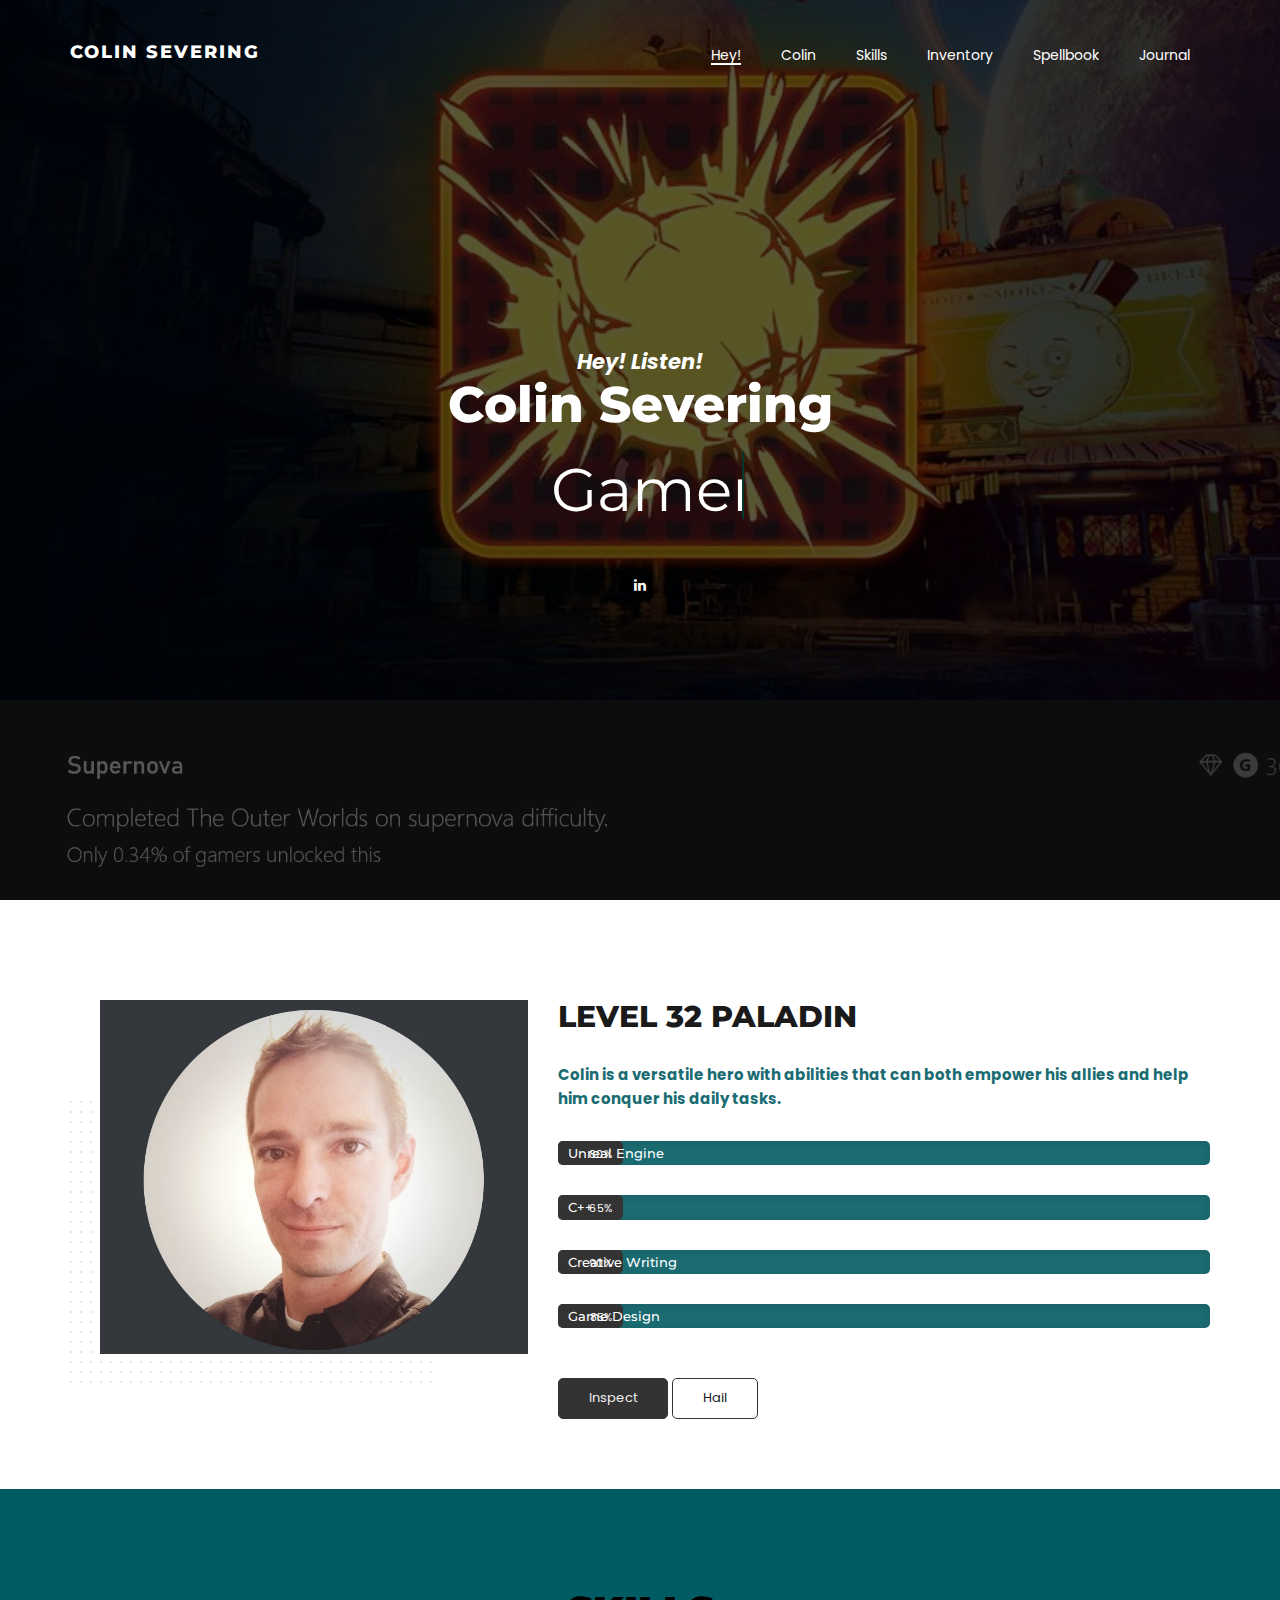
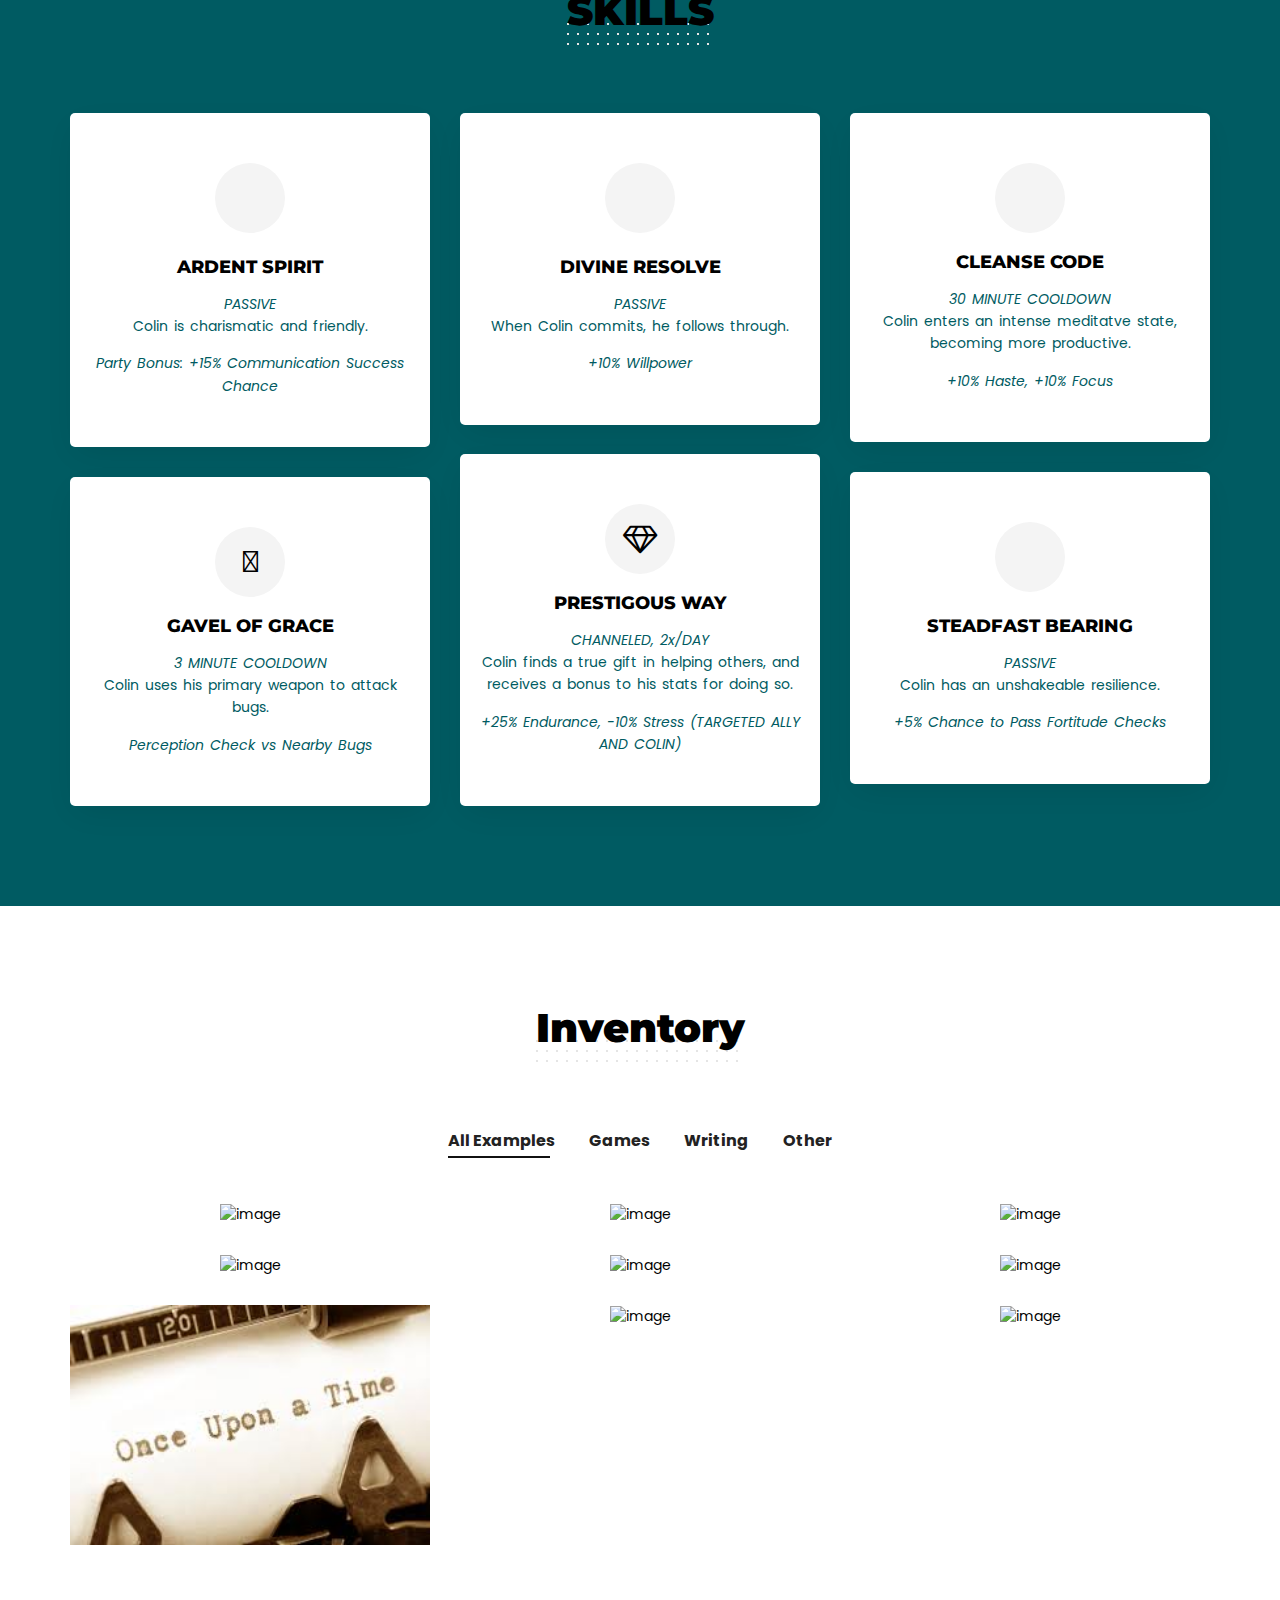
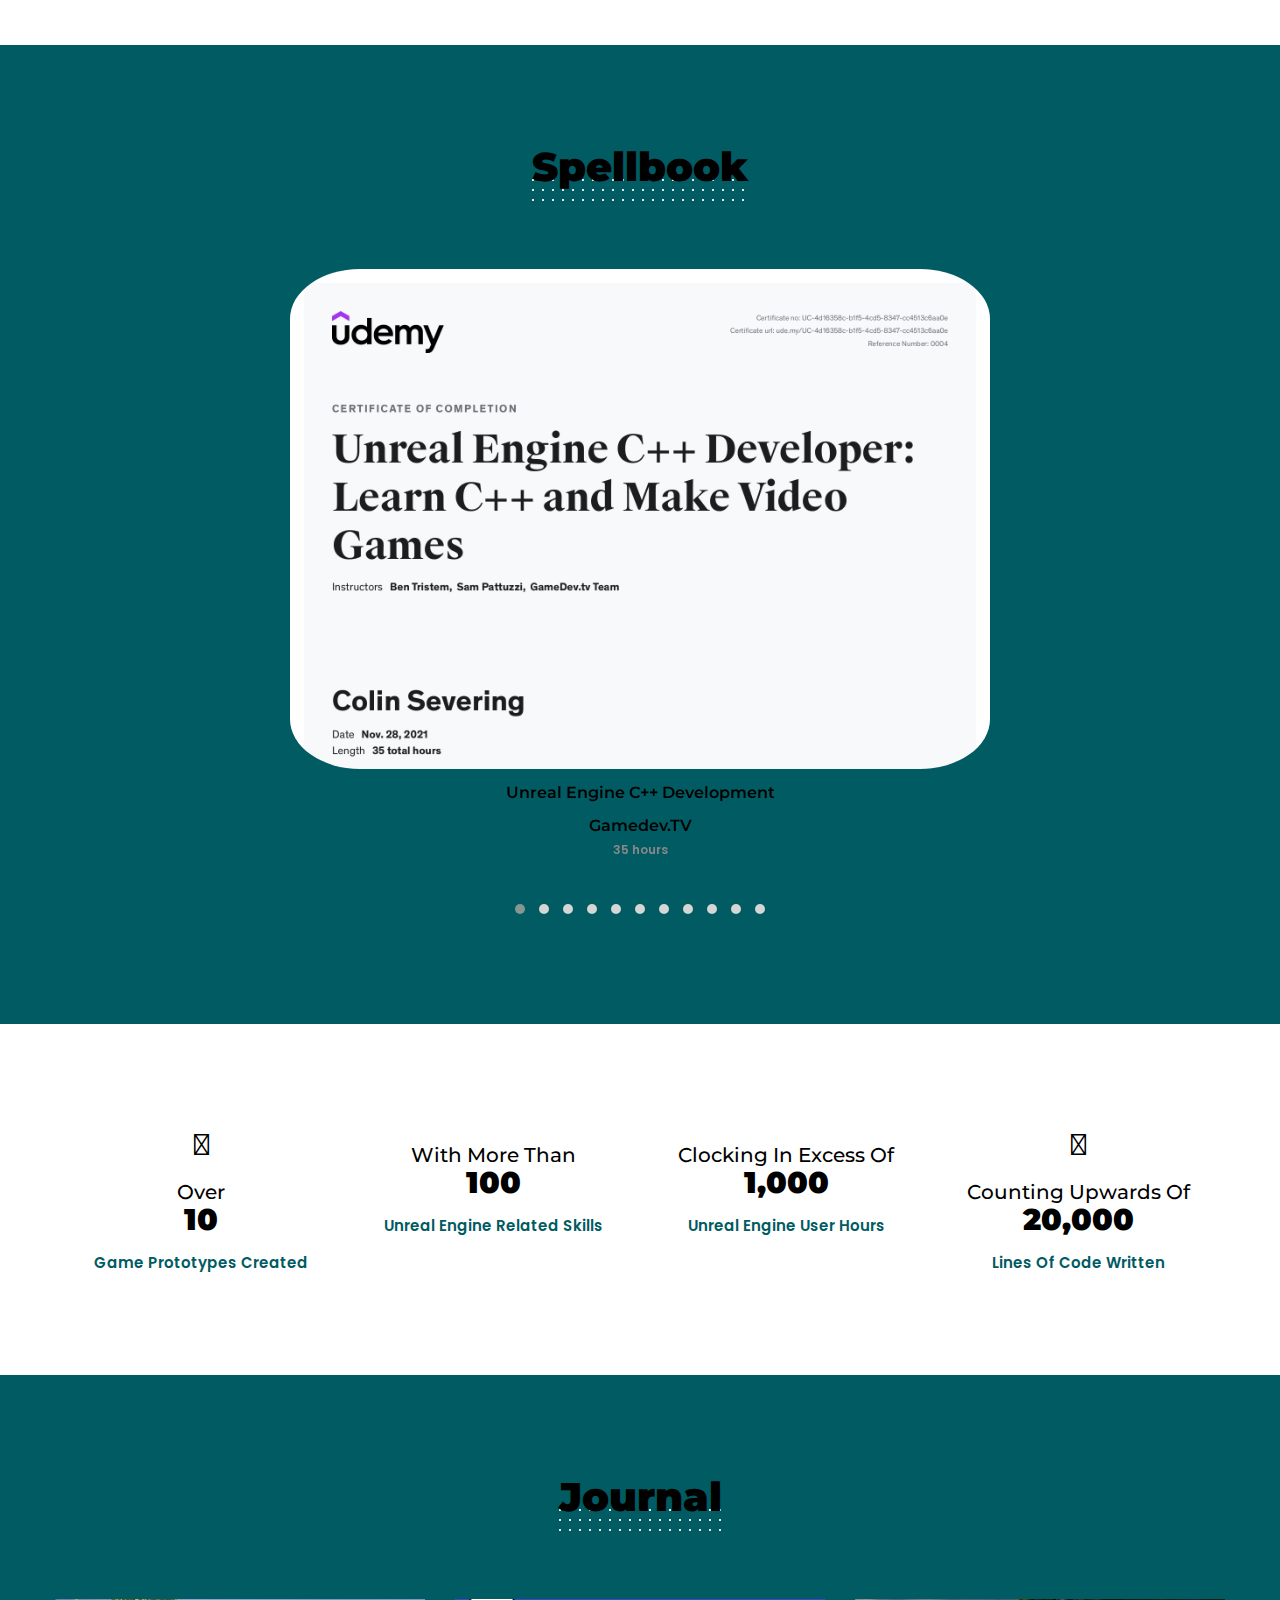
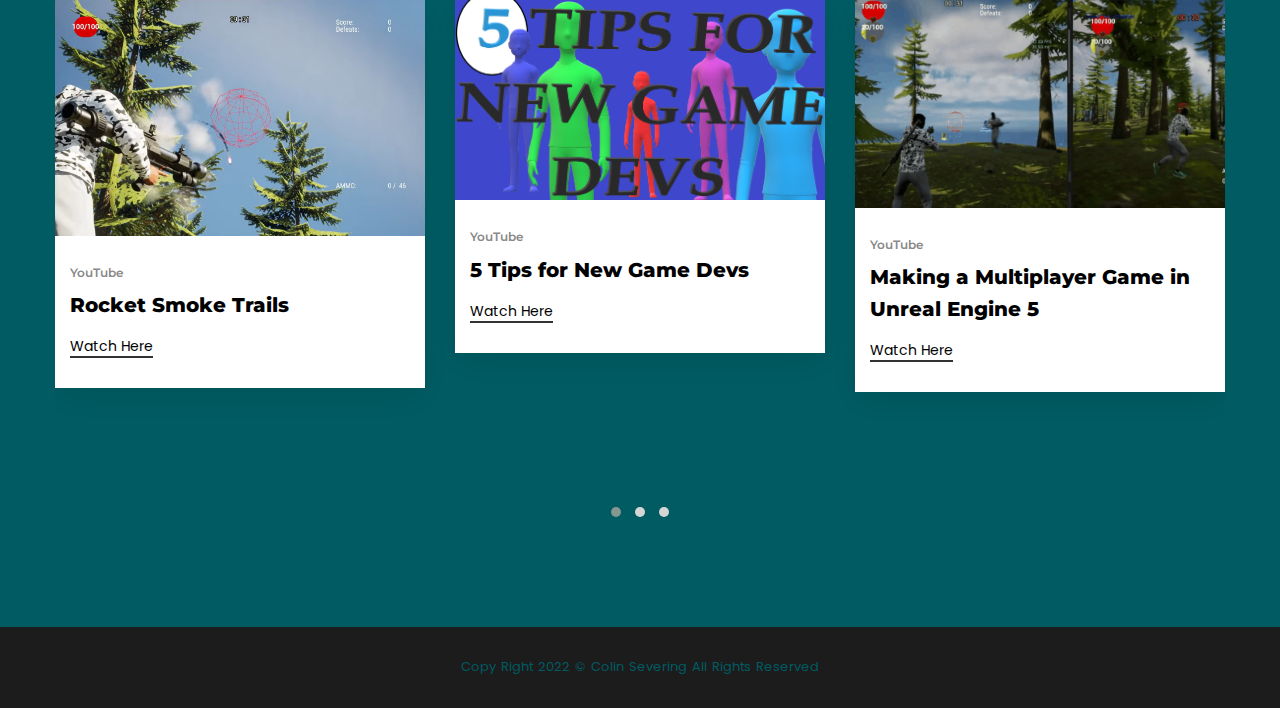
==== index.html @ b5bfec39 "added blog entry post" ====
<!doctype html>

<html class="no-js" lang="zxx">

    <head>

    	<!-- metas -->
        <meta charset="utf-8">
        <meta http-equiv="X-UA-Compatible" content="IE=edge">
        <meta name="viewport" content="width=device-width, initial-scale=1">
       	<meta name="description" content="Portfolio of Colin Severing">
		<meta name="keywords" content="portfolio, game, designer, developer, creative, writer, c++, unreal engine">

		<!-- title -->
		<title>Colin Severing</title>

		<!-- favicon -->
        <link href="img/favicon.ico" rel="icon" type="image/png">

        <!-- bootstrap css -->
		<link rel="stylesheet" href="css/bootstrap.min.css">

		<!-- google fonts -->
		<link href="https://fonts.googleapis.com/css?family=Montserrat:200,300,400,500,600,700,800,900" rel="stylesheet">
		<link href="https://fonts.googleapis.com/css?family=Poppins:200,300,400,500,600,700,800" rel="stylesheet">

		<!-- owl carousel CSS -->
		<link rel="stylesheet" href="css/owl.carousel.min.css">
		<link rel="stylesheet" href="css/owl.theme.default.min.css">

		<!-- magnific-popup CSS -->
		<link rel="stylesheet" href="css/magnific-popup.css">

		<!-- animate.min CSS -->
		<link rel="stylesheet" href="css/animate.min.css">

		<!-- Font Icon Core CSS -->
		<link rel="stylesheet" href="css/font-awesome.min.css">
		<link rel="stylesheet" href="css/et-line.css">

		<!-- Core Style Css -->
        <link rel="stylesheet" href="css/style.css">

        <!--[if lt IE 9]-->
		<script src="js/html5shiv.min.js"></script>
		<!--[endif]-->

		<!-- Icon Kit-->
		<script src="https://kit.fontawesome.com/264f73c6ee.js" crossorigin="anonymous"></script>

		<script type="text/javascript" src="sound-onclick.js"></script>
    </head>
    
    <body>
		
    	<!-- ====== Preloader ======  -->
	    <div class="loading">
			<div class="load-circle">
			</div>
		</div>
		<!-- ======End Preloader ======  -->

		<!-- ====== Navgition ======  -->
		<nav class="navbar navbar-default">
		  <div class="container">
		    <!-- Brand and toggle get grouped for better mobile display -->
		    <div class="navbar-header">
		      <button type="button" class="navbar-toggle collapsed" data-toggle="collapse" data-target="#nav-icon-collapse" aria-expanded="false">
		        <span class="sr-only">Toggle navigation</span>
		        <span class="icon-bar"></span>
		        <span class="icon-bar"></span>
		        <span class="icon-bar"></span>
		      </button>

		       <!-- logo -->
		      <a class="logo" href="#">Colin Severing</a>

		    </div>

		    <!-- Collect the nav links, and other content for toggling -->
		    <div class="collapse navbar-collapse" id="nav-icon-collapse">
		      
			  <!-- links -->
		      <ul class="nav navbar-nav navbar-right">
		        <li><a href="#" data-scroll-nav="0" class="active">Hey!</a></li>
		        <li><a href="#" data-scroll-nav="1">Colin</a></li>
		        <li><a href="#" data-scroll-nav="2">Skills</a></li>
		        <li><a href="#" data-scroll-nav="3">Inventory</a></li>
		        <li><a href="#" data-scroll-nav="4">Spellbook</a></li>
		        <li><a href="#" data-scroll-nav="5">Journal</a></li>
		      </ul>
		    </div><!-- /.navbar-collapse -->
		  </div><!-- /.container -->
		</nav>
		<!-- ====== End Navgition ======  -->


		<!-- ====== Header ======  -->
		<section id="home" class="header" data-scroll-index="0" style="background-image: url(img/bg.jpg);" data-stellar-background-ratio="0.8">

			<div class="v-middle">
				<div class="container">
					<div class="row">

						<!-- caption -->
						<div class="caption">
							<audio>
								<source src="listen.mp3" type="audio/mpeg">
								</audio>
								<div id="sounddiv"><bgsound id="sound"></div>
							<b><i> <a href="javascript:playclip();" style="font-size: 1.5em;"> Hey! Listen!</i></a></b>
							<h5>Colin Severing</h5>
							<h1 class="cd-headline clip">
					            <span class="blc"></span>
					            <span class="cd-words-wrapper">
					              <b class="is-visible">Gamer</b>
								  <b>Coder</b>
					              <b>Developer</b>
					              <b>Designer</b>
								  <b>Writer</b>
								  <b></b>
								  
					            </span>
			          		</h1>

			          		<!-- social icons -->
			          		<div class="social-icon">
			          			
			          			<!--   	<span><i class="fa fa-facebook" aria-hidden="true"></i></span>
			          			</a>
			          			<a href="#0">
			          				<span><i class="fa fa-twitter" aria-hidden="true"></i></span> -->
			          			
			          			<a href="https://www.linkedin.com/in/colin-severing-8b8811235/" target="_blank">
			          				<span><i class="fa fa-linkedin" aria-hidden="true"></i></span>
			          			 </a> 
								 <!-- 
			          			<a href="#0">
			          				<span><i class="fa fa-behance" aria-hidden="true"></i></span>
			          			</a>
			          			<a href="#0">
			          				<span><i class="fa fa-youtube" aria-hidden="true"></i></span>
			          			</a> -->
			          		</div>
						</div>
						<!-- end caption -->
					</div>
				</div><!-- /row -->
			</div><!-- /container -->
		</section>
		<!-- ====== End Header ======  -->

		<!-- ====== Hero ======  -->
		<section class="hero section-padding pb-70" data-scroll-index="1">
			<div class="container">
				<div class="row">

					<!-- hero image -->
					<div class="col-md-5">
						<div class="hero-img mb-30">
							<img src="img/hero.jpg" alt="">
						</div>
					</div>

					<!-- content -->
					<div class="col-md-7">
						<div class="content mb-30">
							<h3>LEVEL 32 PALADIN</h3>
							<span class="sub-title"></span>
							<p> <b> Colin is a versatile hero with abilities that can both empower his allies and help him conquer his daily tasks. </b></p>
							
							<!-- skills progress -->
							<div class="skills">
								<div class="item">
									<div class="skills-progress">
										<h6>Unreal Engine</h6>
										<span data-value="80%"></span>
									</div>
								</div>

								<div class="item">
									<div class="skills-progress">
										<h6>C++</h6>
										<span data-value="65%"></span>
									</div>
								</div>

								<div class="item">
									<div class="skills-progress">
										<h6>Creative Writing</h6>
										<span data-value="90%"></span>
									</div>
								</div>
								
									<div class="skills-progress">
										<h6>Game Design</h6>
										<span data-value="85%"></span>
									</div>
								
								</div>
							</div>
							<div class="clearfix"></div>

							<a href="resume.pdf" target="_blank">
								<span class="buton buton-bg">Inspect</span>
							</a>
							<a href="mailto:colin.severing@mobiedev.com" data-scroll-nav="6">
								<span class="buton">Hail</span>
							</a>

						</div>
					</div>
				</div><!-- /row -->
			</div><!-- /container -->
		</section>
		<!-- ====== End Hero ======  -->

		<!-- ====== Services ======  -->
		<section class="services section-padding bg-gray text-center pb-70" data-scroll-index="2">
			<div class="container">

				<!-- section heading -->
				<div class="section-head">
					<h3>SKILLS</h3>
				</div>
			
				<div class="row">

					<!-- items -->
					<div class="col-md-4">
						<div class="item">
							<span class="icon"><i class="fa-solid fa-people-roof" aria-hidden="true"></i></span>
							<h6>ARDENT SPIRIT</h6>
							<p> <i> PASSIVE </i></p>
							<p>Colin is charismatic and friendly. </p>
							<h6></h6>
							<p><i>Party Bonus: +15% Communication Success Chance </i></p>
							<p></p>
						</div>
					</div>
					<div class="col-md-4">
						<div class="item">
							<span class="icon"><i class="fa-solid fa-hands-holding-circle" aria-hidden="true"></i></span>
							<h6>DIVINE RESOLVE</h6>
							<p> <i> PASSIVE </i></p>
							<p>When Colin commits, he follows through. </p>
							<h6></h6>
							<p><i>+10% Willpower </i></p>
							<p></p>
						</div>
					</div>
					<div class="col-md-4">
						<div class="item">
							<span class="icon"><i class="fa fa-bug-slash" aria-hidden="true"></i></span>
							<h6>CLEANSE CODE</h6>
							<p> <i> 30 MINUTE COOLDOWN </i></p>
							<p>Colin enters an intense meditatve state, becoming more productive. </p>
							<h6></h6>
							<p><i>+10% Haste, +10% Focus</i></p>
							<p></p>
						</div>
					</div>
					<div class="col-md-4">
						<div class="item">
							<span class="icon"><i class="fa fa-diamond" aria-hidden="true"></i></span>
							<h6>PRESTIGOUS WAY</h6>
							<p> <i> CHANNELED, 2x/DAY </i></p>
							<p> Colin finds a true gift in helping others, and receives a bonus to his stats for doing so. </p>
							<h6></h6>
							<p><i>+25% Endurance, -10% Stress (TARGETED ALLY AND COLIN) </i></p>
							<p></p>
						</div>
					</div>
					<div class="col-md-4">
						<div class="item">
							<span class="icon"><i class="fa-solid fa-crown" aria-hidden="true"></i></span>
							<h6>STEADFAST BEARING</h6>
							<p> <i> PASSIVE </i></p>
							<p> Colin has an unshakeable resilience. </p>
							<h6></h6>
							<p><i>+5% Chance to Pass Fortitude Checks</i></p>
							<p></p>
						</div>
					</div>
					<div class="col-md-4">
						<div class="item">
							<span class="icon"><i class="fa-solid fa-gavel" aria-hidden="true"></i></span>
							<h6>GAVEL OF GRACE</h6>
							<p> <i> 3 MINUTE COOLDOWN </i></p>
							<p> Colin uses his primary weapon to attack bugs.  </p>
							<h6></h6>
							<p><i> Perception Check vs Nearby Bugs </i></p>
							<p></p>
						</div>
					</div>
				</div><!-- /row -->
			</div><!-- /container -->
		</section>
		<!-- ====== End Services ======  -->

		<!--====== Portfolio ======-->
		<section class="portfolio section-padding pb-70" data-scroll-index="3">
			<div class="container">
				<div class="row">

					<!-- section heading -->
					<div class="section-head">
						<h3>Inventory</h3>
					</div>

					<!-- filter links -->
					<div class="filtering text-center mb-50">
						<span data-filter='*' class="active">All Examples</span>
						<span data-filter='.brand'>Games</span>
						<span data-filter='.web'>Writing</span>
						<span data-filter='.graphic'>Other</span>
					</div>

					<!-- gallery -->
					<div class="gallery text-center">


							<!-- gallery item -->
							<div class="col-md-4 col-sm-6 items brand">
								<div class="item-img">
									<img src="img/portfolio/3.gif" alt="image">
									<div class="item-img-overlay">
										<div class="overlay-info v-middle text-center">
											<h6 class="sm-titl">miZhap</h6>
											<div class="icons">
												<span class="icon">
													<a href="mizhap.html">
														<i class="fa fa-chain-broken" aria-hidden="true"></i>
													</a>
												</span>
	
												<span class="icon link">
													<a href="img/portfolio/3.gif">
														<i class="fa fa-search-plus" aria-hidden="true"></i>
													</a>
												</span>
											</div>
										</div>
									</div>
								</div>
							</div>


						<!-- gallery item -->
						<div class="col-md-4 col-sm-6 items brand">
							<div class="item-img">
								<img src="img/portfolio/1.gif" alt="image">
								<div class="item-img-overlay">
									<div class="overlay-info v-middle text-center">
										<h6 class="sm-titl">GATES OF GALOO</h6>
										<div class="icons">
											<span class="icon">
												<a href="gog.html">
													<i class="fa fa-chain-broken" aria-hidden="true"></i>
												</a>
											</span>

											<span class="icon link">
												<a href="img/portfolio/1.gif">
													<i class="fa fa-search-plus" aria-hidden="true"></i>
												</a>
											</span>
										</div>
									</div>
								</div>
							</div>
						</div>

						<!-- gallery item -->
						<div class="col-md-4 col-sm-6 items brand">
							<div class="item-img">
								<img src="img/portfolio/2.gif" alt="image">
								<div class="item-img-overlay">
									<div class="overlay-info v-middle text-center">
										<h6 class="sm-titl">Desert Mystery</h6>
										<div class="icons">
											<span class="icon">
												<a href="desert.html">
													<i class="fa fa-chain-broken" aria-hidden="true"></i>
												</a>
											</span>

											<span class="icon link">
												<a href="img/portfolio/2.gif">
													<i class="fa fa-search-plus" aria-hidden="true"></i>
												</a>
											</span>
										</div>
									</div>
								</div>
							</div>
						</div>

						<!-- gallery item -->
						<div class="col-md-4 col-sm-6 items brand">
							<div class="item-img">
								<img src="img/tanks.gif" alt="image">
								<div class="item-img-overlay">
									<div class="overlay-info v-middle text-center">
										<h6 class="sm-titl">TOON TANKS</h6>
										<div class="icons">
											<span class="icon">
												<a href="tanks.html">
													<i class="fa fa-chain-broken" aria-hidden="true"></i>
												</a>
											</span>

											<span class="icon link">
												<a href="img/tanks.gif">
													<i class="fa fa-search-plus" aria-hidden="true"></i>
												</a>
											</span>
										</div>
									</div>
								</div>
							</div>
						</div>

						
						<!-- gallery item -->
						<div class="col-md-4 col-sm-6 items brand">
							<div class="item-img">
								<img src="img/escape.gif" alt="image">
								<div class="item-img-overlay">
									<div class="overlay-info v-middle text-center">
										<h6 class="sm-titl">GRAVEYARD ESCAPE</h6>
										<div class="icons">
											<span class="icon">
												<a href="escape.html">
													<i class="fa fa-chain-broken" aria-hidden="true"></i>
												</a>
											</span>

											<span class="icon link">
												<a href="img/escape.gif">
													<i class="fa fa-search-plus" aria-hidden="true"></i>
												</a>
											</span>
										</div>
									</div>
								</div>
							</div>
						</div>

						<!-- gallery item -->
						<div class="col-md-4 col-sm-6 items brand">
							<div class="item-img">
								<img src="img/charmer.gif" alt="image">
								<div class="item-img-overlay">
									<div class="overlay-info v-middle text-center">
										<h6 class="sm-titl">WIL WILSON: WORM CHARMER</h6>
										<div class="icons">
											<span class="icon">
												<a href="charmer.html">
													<i class="fa fa-chain-broken" aria-hidden="true"></i>
												</a>
											</span>

											<span class="icon link">
												<a href="img/charmer.gif">
													<i class="fa fa-search-plus" aria-hidden="true"></i>
												</a>
											</span>
										</div>
									</div>
								</div>
							</div>
						</div>

						<!-- gallery item -->
						<div class="col-md-4 col-sm-6 items web">
							<div class="item-img">
								<img src="img/writing.jfif" alt="image">
								<div class="item-img-overlay">
									<div class="overlay-info v-middle text-center">
										<h6 class="sm-titl">Roni's Meal</h6>
										<h6>( Short Story )</h6>
										<div class="icons">
											<span class="icon">
												<a href="rm.html">
													<i class="fa fa-chain-broken" aria-hidden="true"></i>
												</a>
											</span>

											<span class="icon link">
												<a href="img/writing.jfif">
													<i class="fa fa-search-plus" aria-hidden="true"></i>
												</a>
											</span>
										</div>
									</div>
								</div>
							</div>
						</div>

						<!-- gallery item -->
						<div class="col-md-4 col-sm-6 items brand">
							<div class="item-img">
								<img src="img/mp.gif" alt="image">
								<div class="item-img-overlay">
									<div class="overlay-info v-middle text-center">
										<h6 class="sm-titl">Multiplayer Project</h6>
										<div class="icons">
											<span class="icon">
												<a href="mp.html">
													<i class="fa fa-chain-broken" aria-hidden="true"></i>
												</a>
											</span>

											<span class="icon link">
												<a href="img/mp.gif">
													<i class="fa fa-search-plus" aria-hidden="true"></i>
												</a>
											</span>
										</div>
									</div>
								</div>
							</div>
						</div>

						<!-- gallery item -->
						<div class="col-md-4 col-sm-6 items graphic">
							<div class="item-img">
								<img src="img/fight.gif" alt="image">
								<div class="item-img-overlay">
									<div class="overlay-info v-middle text-center">
										<h6 class="sm-titl">FIGHT CLIP</h6>
										<div class="icons">
											<span class="icon">
												<a href="fight.html">
													<i class="fa fa-chain-broken" aria-hidden="true"></i>
												</a>
											</span>

											<span class="icon link">
												<a href="img/fight.gif">
													<i class="fa fa-search-plus" aria-hidden="true"></i>
												</a>
											</span>
										</div>
									</div>
								</div>
							</div>
						</div>

					
				
					</div>
				</div><!-- /row -->
			</div><!-- /container -->
		</section>
		<!--====== End Portfolio ======-->

		<!--====== Clients ======-->
		<section class="clients section-padding bg-gray" data-scroll-index="4">
			<div class="container">
				<div class="row">

					<!-- section heading -->
					<div class="section-head">
						<h3>Spellbook</h3>
					</div>

					<!-- owl carousel -->
					<div class="col-md-offset-1 col-md-10">
						<div class="owl-carousel owl-theme text-center">

							<!-- citems -->
							<div class="citem">
								<div class="author-img">
									<img src="img/cert/cpp.jpg" alt="">
								</div>
								<h6>Unreal Engine C++ Development</h6>
								<h6>Gamedev.TV</h6>
								<span>35 hours</span>
							</div>

							<div class="citem">
								<div class="author-img">
									<img src="img/cert/cpp0.jpg" alt="">
								</div>
								<h6>C++ Fundamentals</h6>
								<h6>Gamedev.TV</h6>
								<span>11 hours</span>
							</div>

							<div class="citem">
								<div class="author-img">
									<img src="img/cert/cpp1.jpg" alt="">
								</div>
								<h6>Unreal Engine C++, The Ultimate Course</h6>
								<h6>Udemy.Com - Stephen Ulibarri</h6>
								<span>34.5 hours</span>
							</div>

							<div class="citem">
								<div class="author-img">
									<img src="img/cert/cpp2.jpg" alt="">
								</div>
								<h6>Unreal Engine C++, The Ultimate Shooter Course</h6>
								<h6>Udemy.Com - Stephen Ulibarri</h6>
								<span>56 hours</span>
							</div>

							<div class="citem">
								<div class="author-img">
									<img src="img/cert/cpp3.jpg" alt="">
								</div>
								<h6>Learn C++ For Game Development</h6>
								<h6>Udemy.Com - Stephen Ulibarri</h6>
								<span>12.5 hours</span>
							</div>

							<div class="citem">
								<div class="author-img">
									<img src="img/cert/cppmenu.jpg" alt="">
								</div>
								<h6>Unreal Engine 5 - Learn To Make A Professional Menu</h6>
								<h6>Udemy.Com - Gavin Eisenbeisz</h6>
								<span>1.5 hours</span>
							</div>

							<div class="citem">
								<div class="author-img">
									<img src="img/cert/git.jpg" alt="">
								</div>
								<h6>The Ultimate Git Course - With Applications in Unreal Engine</h6>
								<h6>Udemy.Com - Stephen Ulibarri</h6>
								<span>6.5 hours</span>
							</div>

							<div class="citem">
								<div class="author-img">
									<img src="img/cert/light.jpg" alt="">
								</div>
								<h6>Unreal Engine 5 - Beginner Lighting, Fog, and Post Processing</h6>
								<h6>Udemy.Com - Gavin Eisenbeisz</h6>
								<span>2.5 hours</span>
							</div>

							<div class="citem">
								<div class="author-img">
									<img src="img/cert/mosh1.jpg" alt="">
								</div>
								<h6>Ultimate C++ Part 1 - Fundamentals</h6>
								<h6>CodeWithMosh.com - Mosh Hamedani </h6>
								<span>4 hours</span>
							</div>

							<div class="citem">
								<div class="author-img">
									<img src="img/cert/mosh2.jpg" alt="">
								</div>
								<h6>Ultimate C++ Part 2 - Intermediate</h6>
								<h6>CodeWithMosh.com - Mosh Hamedani </h6>
								<span>4 hours</span>
							</div>

							<div class="citem">
								<div class="author-img">
									<img src="img/cert/mosh3.jpg" alt="">
								</div>
								<h6>Ultimate C++ Part 3 - Advanced </h6>
								<h6>CodeWithMosh.com - Mosh Hamedani </h6>
								<span>4 hours</span>
							</div>



						</div>
					</div>
				</div><!-- /row -->
			</div><!-- /container -->
		</section>
		<!--====== End clients ======-->

		<!--====== Numbers ======-->
		<div class="numbers section-padding text-center pb-70">
			<div class="container">
				<div class="row">

					<!-- items -->
					<div class="col-md-3">
						<div class="item">
							<span class="icon"><i class="fa-solid fa-gamepad" aria-hidden="true"></i></span>
							<h5>Over</h5>
							<h3 class="counter">10</h3>
							<p>Game Prototypes Created</p>
						</div>
					</div>

					<div class="col-md-3">
						<div class="item">
							<span class="icon"><i class="fa-solid fa-list-check" aria-hidden="true"></i></span>
							<h5>With More Than</h5>
							<h3 class="counter">100</h3>
							<p>Unreal Engine Related Skills</p>
						</div>
					</div>

					<div class="col-md-3">
						<div class="item">
							<span class="icon"><i class="fa-solid fa-meteor" aria-hidden="true"></i></span>
							<h5>Clocking In Excess Of</h5>
							<h3 class="counter">1,000</h3>
							<p>Unreal Engine User Hours</p>
						</div>
					</div>

					<div class="col-md-3">
						<div class="item">
							<span class="icon"><i class="fa-solid fa-code" aria-hidden="true"></i></span>
							<h5>Counting Upwards Of</h5>
							<h3 class="counter">20,000</h3>
							<p>Lines Of Code Written</p>
						</div>
					</div>

					

				</div><!-- /row -->
			</div><!-- /container -->
		</div>
		<!--====== End Numbers ======-->

		<!--====== Blog ======-->
		<section class="blog section-padding bg-gray" data-scroll-index="5">
			<div class="container">
				<div class="row">

					<!-- section heading -->
					<div class="section-head">
						<h3>Journal</h3>
					</div>

					<!-- owl carsouel -->
					<div class="owl-carousel owl-theme">

						<div class="pitem">
							<div class="post-img">
								<img src="img/mp.jpg" alt="">
							</div>
							<div class="content">
								<h6 class="tag">
									<a href="https://www.youtube.com/watch?v=M4igxmKPHoo" target="_blank">YouTube</a>
								</h6>
								<h4>
									<a href="https://www.youtube.com/watch?v=M4igxmKPHoo" target="_blank">Rocket Smoke Trails</a>
								</h4>
								<span class="more">
									<a href="https://www.youtube.com/watch?v=M4igxmKPHoo" target="_blank">Watch Here</a>
								</span>
							</div>
						</div>

						<!-- pitems -->
						<div class="pitem">
							<div class="post-img">
								<img src="img/tips.png" alt="">
							</div>
							<div class="content">
								<h6 class="tag">
									<a href="https://www.youtube.com/watch?v=qJKWBhg3T6k" target="_blank">YouTube</a>
								</h6>
								<h4>
									<a href="https://www.youtube.com/watch?v=qJKWBhg3T6k" target="_blank">5 Tips for New Game Devs</a>
								</h4>
								<span class="more">
									<a href="https://www.youtube.com/watch?v=qJKWBhg3T6k" target="_blank">Watch Here</a>
								</span>
							</div>
						</div>

						

						<div class="pitem">
							<div class="post-img">
								<img src="img/mp2.jpg" alt="">
							</div>
							<div class="content">
								<h6 class="tag">
									<a href="https://www.youtube.com/watch?v=l1-fjvQePiU" target="_blank">YouTube</a>
								</h6>
								<h4>
									<a href="https://www.youtube.com/watch?v=l1-fjvQePiU" target="_blank">Making a Multiplayer Game in Unreal Engine 5</a>
								</h4>
								<span class="more">
									<a href="https://www.youtube.com/watch?v=l1-fjvQePiU" target="_blank">Watch Here</a>
								</span>
							</div>
						</div>

						<div class="pitem">
							<div class="post-img">
								<img src="img/ge.jpg" alt="">
							</div>
							<div class="content">
								<h6 class="tag">
									<a href="https://www.youtube.com/watch?v=WxAWnEBCpDo" target="_blank">YouTube</a>
								</h6>
								<h4>
									<a href="https://www.youtube.com/watch?v=WxAWnEBCpDo" target="_blank">DAY 5 - My GameDev.TV Game Jam 2022 Entry - "GRAVEYARD ESCAPE" </a>
								</h4>
								<span class="more">
									<a href="https://www.youtube.com/watch?v=WxAWnEBCpDo" target="_blank">Watch Here</a>
								</span>
							</div>
						</div>

						<div class="pitem">
							<div class="post-img">
								<img src="img/aim.jpg" alt="">
							</div>
							<div class="content">
								<h6 class="tag">
									<a href="https://www.youtube.com/watch?v=s5R3MTklJtQ" target="_blank">YouTube</a>
								</h6>
								<h4>
									<a href="https://www.youtube.com/watch?v=s5R3MTklJtQ" target="_blank">Dynamically aiming gun at crosshairs </a>
								</h4>
								<span class="more">
									<a href="https://www.youtube.com/watch?v=s5R3MTklJtQ" target="_blank">Watch Here</a>
								</span>
							</div>
						</div>

						<div class="pitem">
							<div class="post-img">
								<img src="img/blog/gog1.jpg" alt="">
							</div>
							<div class="content">
								<h6 class="tag">
									<a href="https://www.youtube.com/watch?v=qSLGNRmmwuY" target="_blank">YouTube</a>
								</h6>
								<h4>
									<a href="https://www.youtube.com/watch?v=qSLGNRmmwuY" target="_blank">5 Months into learning Unreal Engine C++ Game Development </a>
								</h4>
								<span class="more">
									<a href="https://www.youtube.com/watch?v=qSLGNRmmwuY" target="_blank">Watch Here</a>
								</span>
							</div>
						</div>
						
						<div class="pitem">
							<div class="post-img">
								<img src="img/code.jfif" alt="">
							</div>
							<div class="content">
								<h6 class="tag">
									<a href="https://www.youtube.com/watch?v=jD3jo46bQZs" target="_blank">YouTube</a>
								</h6>
								<h4>
									<a href="https://www.youtube.com/watch?v=jD3jo46bQZs" target="_blank">Chat System Explanation: Unreal Engine Editable Text Box C++ Tutorial </a>
								</h4>
								<span class="more">
									<a href="https://www.youtube.com/watch?v=jD3jo46bQZs" target="_blank">Watch Here</a>
								</span>
							</div>
						</div>

				

				</div><!-- /row -->
			</div><!-- /container -->
		</section>
		<!--====== End Blog ======-->

		<!--====== Footer ======-->
		<footer>
			<div class="container text-center">
				<div class="row">
					<p>Copy Right 2022 &copy; Colin Severing All Rights Reserved</p>
				</div>
			</div>
		</footer>
		<!--====== End Footer ======-->



       
        <!-- jQuery -->
		<script src="https://code.jquery.com/jquery-3.0.0.min.js"></script>
		<script src="https://code.jquery.com/jquery-migrate-3.0.0.min.js"></script>

	  	<!-- bootstrap -->
		<script src="js/bootstrap.min.js"></script>

		<!-- scrollIt -->
		<script src="js/scrollIt.min.js"></script>

		<!-- magnific-popup -->
		<script src="js/jquery.magnific-popup.min.js"></script>

		<!-- owl carousel -->
		<script src="js/owl.carousel.min.js"></script>

		<!-- stellar js -->
		<script src="js/jquery.stellar.min.js"></script>

		<!-- animated.headline -->
		<script src="js/animated.headline.js"></script>

      	<!-- jquery.waypoints.min js -->
	  	<script src="js/jquery.waypoints.min.js"></script>

	  	<!-- jquery.counterup.min js -->
	  	<script src="js/jquery.counterup.min.js"></script>

      	<!-- isotope.pkgd.min js -->
      	<script src="js/isotope.pkgd.min.js"></script>

      	<!-- validator js -->
      	<script src="js/validator.js"></script>

      	<!-- custom script -->
        <script src="js/custom.js"></script>

    </body>
</html>
---- css/et-line.css ----
@font-face {
	font-family: 'et-line';
	src:url('../fonts/et-line.eot');
	src:url('../fonts/et-line.eot?#iefix') format('embedded-opentype'),
		url('../fonts/et-line.woff') format('woff'),
		url('../fonts/et-line.ttf') format('truetype'),
		url('../fonts/et-line.svg#et-line') format('svg');
	font-weight: normal;
	font-style: normal;
}

/* Use the following CSS code if you want to use data attributes for inserting your icons */
[data-icon]:before {
	font-family: 'et-line';
	content: attr(data-icon);
	speak: none;
	font-weight: normal;
	font-variant: normal;
	text-transform: none;
	line-height: 1;
	-webkit-font-smoothing: antialiased;
	-moz-osx-font-smoothing: grayscale;
	display:inline-block;
}

/* Use the following CSS code if you want to have a class per icon */
/*
Instead of a list of all class selectors,
you can use the generic selector below, but it's slower:
[class*="icon-"] {
*/
.icon-mobile, .icon-laptop, .icon-desktop, .icon-tablet, .icon-phone, .icon-document, .icon-documents, .icon-search, .icon-clipboard, .icon-newspaper, .icon-notebook, .icon-book-open, .icon-browser, .icon-calendar, .icon-presentation, .icon-picture, .icon-pictures, .icon-video, .icon-camera, .icon-printer, .icon-toolbox, .icon-briefcase, .icon-wallet, .icon-gift, .icon-bargraph, .icon-grid, .icon-expand, .icon-focus, .icon-edit, .icon-adjustments, .icon-ribbon, .icon-hourglass, .icon-lock, .icon-megaphone, .icon-shield, .icon-trophy, .icon-flag, .icon-map, .icon-puzzle, .icon-basket, .icon-envelope, .icon-streetsign, .icon-telescope, .icon-gears, .icon-key, .icon-paperclip, .icon-attachment, .icon-pricetags, .icon-lightbulb, .icon-layers, .icon-pencil, .icon-tools, .icon-tools-2, .icon-scissors, .icon-paintbrush, .icon-magnifying-glass, .icon-circle-compass, .icon-linegraph, .icon-mic, .icon-strategy, .icon-beaker, .icon-caution, .icon-recycle, .icon-anchor, .icon-profile-male, .icon-profile-female, .icon-bike, .icon-wine, .icon-hotairballoon, .icon-globe, .icon-genius, .icon-map-pin, .icon-dial, .icon-chat, .icon-heart, .icon-cloud, .icon-upload, .icon-download, .icon-target, .icon-hazardous, .icon-piechart, .icon-speedometer, .icon-global, .icon-compass, .icon-lifesaver, .icon-clock, .icon-aperture, .icon-quote, .icon-scope, .icon-alarmclock, .icon-refresh, .icon-happy, .icon-sad, .icon-facebook, .icon-twitter, .icon-googleplus, .icon-rss, .icon-tumblr, .icon-linkedin, .icon-dribbble {
	font-family: 'et-line';
	speak: none;
	font-style: normal;
	font-weight: normal;
	font-variant: normal;
	text-transform: none;
	line-height: 1;
	-webkit-font-smoothing: antialiased;
	-moz-osx-font-smoothing: grayscale;
	display:inline-block;
}
.icon-mobile:before {
	content: "\e000";
}
.icon-laptop:before {
	content: "\e001";
}
.icon-desktop:before {
	content: "\e002";
}
.icon-tablet:before {
	content: "\e003";
}
.icon-phone:before {
	content: "\e004";
}
.icon-document:before {
	content: "\e005";
}
.icon-documents:before {
	content: "\e006";
}
.icon-search:before {
	content: "\e007";
}
.icon-clipboard:before {
	content: "\e008";
}
.icon-newspaper:before {
	content: "\e009";
}
.icon-notebook:before {
	content: "\e00a";
}
.icon-book-open:before {
	content: "\e00b";
}
.icon-browser:before {
	content: "\e00c";
}
.icon-calendar:before {
	content: "\e00d";
}
.icon-presentation:before {
	content: "\e00e";
}
.icon-picture:before {
	content: "\e00f";
}
.icon-pictures:before {
	content: "\e010";
}
.icon-video:before {
	content: "\e011";
}
.icon-camera:before {
	content: "\e012";
}
.icon-printer:before {
	content: "\f6e4";
}
.icon-toolbox:before {
	content: "\e014";
}
.icon-briefcase:before {
	content: "\e015";
}
.icon-wallet:before {
	content: "\e016";
}
.icon-gift:before {
	content: "\e017";
}
.icon-bargraph:before {
	content: "\e018";
}
.icon-grid:before {
	content: "\e019";
}
.icon-expand:before {
	content: "\e01a";
}
.icon-focus:before {
	content: "\e01b";
}
.icon-edit:before {
	content: "\e01c";
}
.icon-adjustments:before {
	content: "\e01d";
}
.icon-ribbon:before {
	content: "\e01e";
}
.icon-hourglass:before {
	content: "\e01f";
}
.icon-lock:before {
	content: "\e020";
}
.icon-megaphone:before {
	content: "\e021";
}
.icon-shield:before {
	content: "\e022";
}
.icon-trophy:before {
	content: "\e023";
}
.icon-flag:before {
	content: "\e024";
}
.icon-map:before {
	content: "\e025";
}
.icon-puzzle:before {
	content: "\e026";
}
.icon-basket:before {
	content: "\e027";
}
.icon-envelope:before {
	content: "\e028";
}
.icon-streetsign:before {
	content: "\e029";
}
.icon-telescope:before {
	content: "\e02a";
}
.icon-gears:before {
	content: "\e02b";
}
.icon-key:before {
	content: "\e02c";
}
.icon-paperclip:before {
	content: "\e02d";
}
.icon-attachment:before {
	content: "\e02e";
}
.icon-pricetags:before {
	content: "\e02f";
}
.icon-lightbulb:before {
	content: "\e030";
}
.icon-layers:before {
	content: "\e031";
}
.icon-pencil:before {
	content: "\e032";
}
.icon-tools:before {
	content: "\e033";
}
.icon-tools-2:before {
	content: "\e034";
}
.icon-scissors:before {
	content: "\e035";
}
.icon-paintbrush:before {
	content: "\e036";
}
.icon-magnifying-glass:before {
	content: "\e037";
}
.icon-circle-compass:before {
	content: "\e038";
}
.icon-linegraph:before {
	content: "\e039";
}
.icon-mic:before {
	content: "\e03a";
}
.icon-strategy:before {
	content: "\e03b";
}
.icon-beaker:before {
	content: "\e03c";
}
.icon-caution:before {
	content: "\e03d";
}
.icon-recycle:before {
	content: "\e03e";
}
.icon-anchor:before {
	content: "\e03f";
}
.icon-profile-male:before {
	content: "\e040";
}
.icon-profile-female:before {
	content: "\e041";
}
.icon-bike:before {
	content: "\e042";
}
.icon-wine:before {
	content: "\e043";
}
.icon-hotairballoon:before {
	content: "\e044";
}
.icon-globe:before {
	content: "\e045";
}
.icon-genius:before {
	content: "\e046";
}
.icon-map-pin:before {
	content: "\e047";
}
.icon-dial:before {
	content: "\e048";
}
.icon-chat:before {
	content: "\e049";
}
.icon-heart:before {
	content: "\e04a";
}
.icon-cloud:before {
	content: "\e04b";
}
.icon-upload:before {
	content: "\e04c";
}
.icon-download:before {
	content: "\e04d";
}
.icon-target:before {
	content: "\e04e";
}
.icon-hazardous:before {
	content: "\e04f";
}
.icon-piechart:before {
	content: "\e050";
}
.icon-speedometer:before {
	content: "\e051";
}
.icon-global:before {
	content: "\e052";
}
.icon-compass:before {
	content: "\e053";
}
.icon-lifesaver:before {
	content: "\e054";
}
.icon-clock:before {
	content: "\e055";
}
.icon-aperture:before {
	content: "\e056";
}
.icon-quote:before {
	content: "\e057";
}
.icon-scope:before {
	content: "\e058";
}
.icon-alarmclock:before {
	content: "\e059";
}
.icon-refresh:before {
	content: "\e05a";
}
.icon-happy:before {
	content: "\e05b";
}
.icon-sad:before {
	content: "\e05c";
}
.icon-facebook:before {
	content: "\e05d";
}
.icon-twitter:before {
	content: "\e05e";
}
.icon-googleplus:before {
	content: "\e05f";
}
.icon-rss:before {
	content: "\e060";
}
.icon-tumblr:before {
	content: "\e061";
}
.icon-linkedin:before {
	content: "\e062";
}
.icon-dribbble:before {
	content: "\e063";
}
---- css/style.css ----
/*-----------------------------------------------------------------------------------

    Theme Name: Daniels
    Theme URI: http://
    Description: Portfolio Onepage Template
    Author: creativotheme
    Author URI: http://themeforest.net/user/creativotheme
    Version: 1.0

-----------------------------------------------------------------------------------*/
/* ----------------------------------------------------------------

TABLE OF CONTENTS

	01 Global
	02 Navbar
	03 Header
	04 Hero
	05 Services
	06 Portfolio
	07 Clients
	08 Numbers
	09 Blog
	10 Contact
	11 Responsive
		
---------------------------------------------------------------- */
/* -------------------------------------------------------
                     Global 
-------------------------------------------------------- */
@import url(main.css);
body {
  font-family: 'Poppins', sans-serif;
  color: #000000;
  font-weight: 400;
}

.section-padding {
  padding: 100px 0;
}

.section-head {
  margin-bottom: 80px;
  text-align: center;
}
.section-head h3 {
  font-weight: 900;
  font-size: 40px;
  position: relative;
  display: inline-block;
  z-index: 4;
}
.section-head h3:after {
  content: '';
  width: 100%;
  height: 30px;
  background-image: url(../img/dots.png);
  background-repeat: repeat;
  position: absolute;
  bottom: -20px;
  left: 0;
  z-index: -1;
}

.bg-gray {
  background: #005b62;
}

h1, h2, h3, h4, h5, h6, .logo {
  font-family: 'Montserrat', sans-serif;
}

p {
  line-height: 1.6;
  margin: 0;
  font-size: 15px;
  color: #005b62;
}

.cd-headline {
  font-size: 3rem;
  line-height: 1.2;
}

@media only screen and (min-width: 768px) {
  .cd-headline {
    font-size: 4.4rem;
    font-weight: 300;
  }
}
@media only screen and (min-width: 1170px) {
  .cd-headline {
    font-size: 6rem;
  }
}
.cd-words-wrapper {
  display: inline-block;
  position: relative;
  text-align: left;
}

.cd-words-wrapper b {
  display: inline-block;
  position: absolute;
  white-space: nowrap;
  left: 0;
  top: 0;
}

.cd-words-wrapper b.is-visible {
  position: relative;
}

.no-js .cd-words-wrapper b {
  opacity: 0;
}

.no-js .cd-words-wrapper b.is-visible {
  opacity: 1;
}

/* xclip */
.cd-headline.clip span {
  display: inline-block;
  padding: .2em 0;
}

.cd-headline.clip .cd-words-wrapper {
  overflow: hidden;
  vertical-align: top;
}

.cd-headline.clip .cd-words-wrapper::after {
  /* line */
  content: '';
  position: absolute;
  top: 10%;
  right: 0;
  width: 2px;
  height: 70%;
  background-color: #00392c;
}

.cd-headline.clip b {
  opacity: 0;
}

.cd-headline b.is-visible {
  opacity: 1;
}

.buton {
  padding: 10px 30px;
  border: 1px solid #1c1c1c;
  border-radius: 5px;
  font-size: 13px;
  -webkit-transition: all .5s;
  transition: all .5s;
}
.buton:hover {
  background: #1c1c1c;
  color: #eee;
}

.buton-bg {
  background: #1c1c1c;
  color: #eee;
}
.buton-bg:hover {
  background: transparent !important;
  color: #343434 !important;
}

/* -------------------------------------------------------
                     Navbar 
-------------------------------------------------------- */
.navbar-default {
  padding: 20px 0 30px;
  background: none;
  border: none;
  border-radius: 0;
  position: absolute;
  top: 0;
  left: 0;
  width: 100%;
  z-index: 99;
}
.navbar-default .navbar-nav > li > a {
  margin: 0 !important;
  color: #fff !important;
  padding: 0 !important;
  position: relative;
  overflow: hidden;
}
.navbar-default .navbar-nav > li > a:after {
  content: '';
  width: 0;
  height: 2px;
  background: #fff;
  position: absolute;
  bottom: 0;
  left: 0;
  -webkit-transition: all .5s;
  transition: all .5s;
}
.navbar-default .navbar-nav > li {
  font-size: 14px;
  margin: 25px 20px 0;
  padding: 5 10px;
  background: none;
  cursor: pointer;
  position: relative;
}
.navbar-default .navbar-nav > li .active {
  background: none;
}
.navbar-default .navbar-nav > li .active:after {
  width: 100%;
}

.nav-scroll {
  background: #fff;
  -webkit-box-shadow: 0px 30px 50px rgba(0, 0, 0, 0.05);
          box-shadow: 0px 30px 50px rgba(0, 0, 0, 0.05);
  min-height: 60px;
  line-height: 60px;
  padding: 0;
  position: fixed;
  top: 0;
  left: 0;
  width: 100%;
  -webkit-transition: all .5s;
  transition: all .5s;
}
.nav-scroll .logo {
  padding-top: 2px;
  color: #1c1c1c;
}
.nav-scroll .logo:hover, .nav-scroll .logo:focus {
  color: #1c1c1c;
}
.nav-scroll .navbar-nav > li > a {
  color: #111 !important;
}
.nav-scroll .navbar-nav > li > a:after {
  background: #222;
}

.logo {
  float: left;
  padding-top: 20px;
  font-size: 18px;
  font-weight: 800;
  text-transform: uppercase;
  letter-spacing: 2px;
  color: #fff;
}
.logo:hover, .logo:focus {
  color: #005b62;
}

/* -------------------------------------------------------
                     Header 
-------------------------------------------------------- */
.header {
  height: 100vh;
  background-size: cover;
  position: relative;
  overflow: auto;
}
.header:after {
  content: '';
  position: absolute;
  top: 0;
  bottom: 0;
  left: 0;
  right: 0;
  background: #000;
  opacity: .65;
  z-index: 2;
}
.header .v-middle {
  z-index: 11;
}
.header .caption {
  text-align: center;
  color: #fff;
  margin-top: 50px;
}
.header .caption h5 {
  font-size: 50px;
  font-weight: 800;
  margin-bottom: 10px;
}
.header .caption h1 {
  font-weight: 200;
}
.header .caption h1 b {
  font-weight: 400;
}
.header .caption .social-icon {
  margin-top: 30px;
}
.header .caption .social-icon span {
  font-size: 14px;
  width: 35px;
  height: 35px;
  line-height: 35px;
  border-radius: 50%;
  background: rgba(0, 0, 0, 0.3);
}
.header .svg {
  position: absolute;
  bottom: -10px;
  left: 0;
  width: 100%;
  z-index: 22;
}
.header .svg svg {
  fill: #fff;
  width: 101%;
}

#particles-js {
  z-index: 9;
  position: relative;
}

/* -------------------------------------------------------
                     Hero 
-------------------------------------------------------- */
.hero .hero-img {
  padding: 0 0 0 30px;
  position: relative;
}
.hero .hero-img:after {
  content: '';
  width: 80%;
  height: 80%;
  position: absolute;
  left: 0px;
  bottom: -30px;
  background-image: url(../img/dots.png);
  background-repeat: repeat;
  z-index: -1;
}
.hero .content h3 {
  font-weight: 800;
  margin-bottom: 5px;
}
.hero .content .sub-title {
  color: #999;
  text-transform: uppercase;
  letter-spacing: 2px;
  margin-bottom: 20px;
}
.hero .skills {
  margin-top: 30px;
}
.hero .skills .item {
  margin-bottom: 30px;
}
.hero .skills h6 {
  font-size: 13px;
  color: #fff;
  position: relative;
  z-index: 2;
}
.hero .skills .skills-progress {
  width: 100%;
  padding: 5px 10px;
  border-radius: 5px;
  background: #005b62;
  -webkit-box-shadow: 0px 2px 7px rgba(0, 0, 0, 0.15) inset;
          box-shadow: 0px 2px 7px rgba(0, 0, 0, 0.15) inset;
  position: relative;
}
.hero .skills .skills-progress span {
  position: absolute;
  top: 0;
  left: 0;
  height: 100%;
  width: 10%;
  border-radius: 5px;
  background-color: #1c1c1c;
  -webkit-transition: all 1s;
  transition: all 1s;
}
.hero .skills .skills-progress span:after {
  content: attr(data-value);
  position: absolute;
  top: 6px;
  right: 10px;
  font-size: 11px;
  color: #fff;
}
.hero .buton {
  margin-top: 20px;
}

/* -------------------------------------------------------
                     Services 
-------------------------------------------------------- */
.services .item {
  padding: 50px 20px;
  background: #fff;
  -webkit-box-shadow: 0px 10px 30px -8px rgba(0, 0, 0, 0.1);
          box-shadow: 0px 10px 30px -8px rgba(0, 0, 0, 0.1);
  margin-bottom: 30px;
  border-radius: 5px;
}
.services .item:hover .icon {
  background: #1c1c1c;
  color: #eee;
}
.services .item .icon {
  font-size: 30px;
  margin-bottom: 20px;
  width: 70px;
  height: 70px;
  line-height: 70px;
  background: #f4f4f4;
  border-radius: 50%;
  -webkit-transition: all .5s;
  transition: all .5s;
}
.services .item h6 {
  margin-bottom: 15px;
  font-weight: 800;
  font-size: 18px;
}
.services .item p {
  word-spacing: 2px;
  font-size: 14px;
}

/* -------------------------------------------------------
                     Portfolio 
-------------------------------------------------------- */
.portfolio {
  overflow: hidden;
}
.portfolio .filtering span {
  margin: 0 15px;
  color: #222;
  font-weight: 700;
  font-size: 16px;
  cursor: pointer;
  position: relative;
  z-index: 2;
}
.portfolio .filtering span:before {
  content: "";
  width: 0;
  height: 2px;
  background: #111;
  position: absolute;
  left: 0;
  bottom: -5px;
  -webkit-transition: all .4s;
  transition: all .4s;
  z-index: -1;
}
.portfolio .filtering .active:before {
  width: 95%;
}
.portfolio .items {
  padding: 0 15px;
  margin-bottom: 30px;
}
.portfolio .item-img {
  position: relative;
  overflow: hidden;
}
.portfolio .item-img:hover .item-img-overlay {
  opacity: 1;
  -webkit-transform: translateY(0);
          transform: translateY(0);
}
.portfolio .item-img:hover h6, .portfolio .item-img:hover .icons {
  -webkit-transform: translateY(0);
          transform: translateY(0);
}
.portfolio .item-img h6 {
  font-size: 12px;
  font-weight: 700;
  letter-spacing: 2px;
  position: relative;
  margin-bottom: 15px;
  -webkit-transform: translateY(-15px);
          transform: translateY(-15px);
  -webkit-transition: all .5s;
  transition: all .5s;
}
.portfolio .item-img .icon i {
  display: inline-block;
  width: 30px;
  height: 30px;
  line-height: 28px;
  border-radius: 50%;
  border: 1px solid #111;
  background: #111;
  color: #eee;
}
.portfolio .item-img .icon i:hover {
  background: transparent;
  color: #000;
}
.portfolio .item-img-overlay {
  position: absolute;
  top: 5px;
  left: 5px;
  right: 5px;
  bottom: 5px;
  background: rgba(255, 255, 255, 0.95);
  opacity: 0;
  -webkit-transition: all .5s;
  transition: all .5s;
  z-index: 2;
  -webkit-transform: translateY(10px);
          transform: translateY(10px);
}

/* -------------------------------------------------------
                     Clients 
-------------------------------------------------------- */
.clients .citem .author-img {
  width: 700px;
  height: 500px;
  border-radius: 10%;
  overflow: hidden;
  margin: 0 auto 5px;
}
.clients .citem p {
  word-spacing: 2px;
}
.clients .citem h6 {
  font-size: 16px;
  font-weight: 600;
  margin: 15px 0 5px;
}
.clients .citem span {
  font-size: 12px;
  font-weight: 600;
  color: #888;
  margin-bottom: 30px;
}

/* -------------------------------------------------------
                     Numbers 
-------------------------------------------------------- */
.numbers .icon {
  font-size: 30px;
  margin-bottom: 15px;
}
.numbers h3 {
  font-weight: 900;
  margin-bottom: 15px;
}
.numbers p {
  font-weight: 600;
  margin-bottom: 30px;
}

/* -------------------------------------------------------
                     Blog 
-------------------------------------------------------- */
.blog .pitem {
  margin-bottom: 30px;
  -webkit-box-shadow: 0px 10px 30px -8px rgba(0, 0, 0, 0.1);
          box-shadow: 0px 10px 30px -8px rgba(0, 0, 0, 0.1);
}
.blog .pitem .post-img {
  overflow: scroll;

}
.blog .pitem .post-img:hover img {
  -webkit-transform: scale(1.15);
          transform: scale(1.15);
}
.blog .pitem img {
  -webkit-transition: all .5s;
  transition: all .5s;
}
.blog .pitem .content {
  background: #fff;
  padding: 30px 15px;
}
.blog .pitem .tag {
  font-size: 12px;
  font-weight: 600;
  color: #888;
  margin-bottom: 10px;
}
.blog .pitem h4 {
  font-weight: 800;
  font-size: 20px;
  line-height: 1.6;
  margin-bottom: 15px;
}
.blog .pitem .more {
  border-bottom: 2px solid #333;
}

.blog-nav {
  position: static !important;
  background: #fff !important;
  margin: 0;
}
.blog-nav .logo {
  color: #1c1c1c !important;
}
.blog-nav .navbar-nav li a {
  color: #1c1c1c !important;
  font-weight: 500;
}

.min-header {
  height: 40vh;
  background: #1c1c1c;
  position: relative;
}
.min-header h5 {
  font-weight: 800;
  letter-spacing: 1px;
  color: #ccc;
  margin-bottom: 15px;
}
.min-header a {
  position: relative;
  color: #ddd;
}
.min-header a:after {
  content: '/';
  position: relative;
  margin: 0 10px;
}
.min-header a:last-child:after {
  display: none;
}

.blogs .posts .post {
  margin-bottom: 50px;
  border-bottom: 1px solid #eee;
}
.blogs .posts .post .content {
  padding: 50px 15px;
  background: #fff;
}
.blogs .posts .post .content .post-title h5 {
  font-weight: 700;
  font-size: 20px;
  line-height: 1.6;
  margin-bottom: 10px;
}
.blogs .posts .post .content .meta {
  margin-bottom: 20px;
}
.blogs .posts .post .content .meta li {
  display: inline-block;
  font-size: 12px;
  color: #777;
  margin: 5px;
}
.blogs .posts .post .content p {
  font-weight: 300;
}
.blogs .posts .post .content .spical {
  padding: 15px;
  margin: 30px 0;
  border-left: 2px solid #111;
  background: #f7f7f7;
  font-size: 16px;
}
.blogs .posts .post .content .butn {
  display: inline-block;
  margin-top: 30px;
  padding: 8px 30px;
  border: 2px solid #ddd;
  font-weight: 500;
  -webkit-transition: all .5s;
  transition: all .5s;
}
.blogs .posts .post .content .butn:hover {
  background: #1c1c1c;
  border-color: #1c1c1c;
  color: #fff;
}
.blogs .posts .post .share-post {
  margin-top: 30px;
  padding-top: 20px;
  border-top: 1px dashed #eee;
  text-align: left;
}
.blogs .posts .post .share-post span {
  font-weight: 700;
}
.blogs .posts .post .share-post ul {
  float: right;
}
.blogs .posts .post .share-post ul li {
  display: inline-block;
  margin: 0 10px;
}
.blogs .posts .title-g h3 {
  font-weight: 800;
  font-size: 25px;
}
.blogs .posts .comments-area .comment-box {
  padding-bottom: 30px;
  margin-bottom: 50px;
  border-bottom: 1px solid #eee;
}
.blogs .posts .comments-area .comment-box:nth-child(odd) {
  margin-left: 80px;
}
.blogs .posts .comments-area .comment-box:last-child {
  margin-bottom: 0;
}
.blogs .posts .comments-area .comment-box .author-thumb {
  width: 80px;
  float: left;
}
.blogs .posts .comments-area .comment-box .comment-info {
  margin-left: 100px;
}
.blogs .posts .comments-area .comment-box .comment-info h6 {
  font-size: 14px;
  font-weight: 600;
  margin-bottom: 10px;
}
.blogs .posts .comments-area .comment-box .comment-info .reply {
  margin-top: 10px;
  font-weight: 600;
}
.blogs .posts .comments-area .comment-box .comment-info .reply i {
  padding-right: 5px;
  font-size: 12px;
}
.blogs .posts .comment-form .form input[type='text'],
.blogs .posts .comment-form .form input[type='email'],
.blogs .posts .comment-form .form textarea {
  width: 100%;
  border: 0;
  border-radius: 5px;
  padding: 10px;
  background: #f4f4f4;
}
.blogs .posts .comment-form .form textarea {
  height: 160px;
  max-height: 160px;
  max-width: 100%;
}
.blogs .posts .comment-form .form .buton {
  padding: 10px 40px;
  width: 100%;
}
.blogs .posts .pagination {
  display: block;
  text-align: center;
}
.blogs .posts .pagination li {
  display: inline-block;
  padding: 5px 10px;
  margin: 2px;
  border: 1px solid #ddd;
}
.blogs .side-bar .widget {
  margin-bottom: 50px;
}
.blogs .side-bar .widget:last-child {
  margin-bottom: 0;
}
.blogs .side-bar .widget .widget-title {
  border-bottom: 1px solid #eee;
  margin-bottom: 30px;
}
.blogs .side-bar .widget .widget-title h6 {
  position: relative;
  padding-bottom: 15px;
  font-size: 13px;
  font-weight: 600;
  letter-spacing: 1px;
  text-transform: uppercase;
}
.blogs .side-bar .widget .widget-title h6:after {
  content: '';
  width: 30px;
  height: 1px;
  background: #000;
  position: absolute;
  bottom: 0;
  left: 0;
}
.blogs .side-bar .widget li {
  margin-bottom: 10px;
  color: #777;
}
.blogs .side-bar .widget li:last-child {
  margin: 0;
}
.blogs .side-bar .search form input {
  width: calc(100% - 52px);
  height: 50px;
  padding: 0 10px;
  border: 0;
  background: #f7f7f7;
}
.blogs .side-bar .search form button {
  width: 50px;
  height: 50px;
  line-height: 50px;
  background: #1c1c1c;
  color: #fff;
  border: 0;
  float: right;
}

/* -------------------------------------------------------
                     Contact 
-------------------------------------------------------- */
.contact .info .item {
  margin-bottom: 30px;
}
.contact .info .item:hover .icon {
  background: #1c1c1c;
  color: #eee;
}
.contact .info .item .icon {
  font-size: 25px;
  margin-bottom: 15px;
  width: 60px;
  height: 60px;
  line-height: 60px;
  background: #f4f4f4;
  border-radius: 50%;
  -webkit-transition: all .5s;
  transition: all .5s;
}
.contact .info .item h6 {
  font-weight: 700;
  margin-bottom: 10px;
}
.contact .form input[type='text'],
.contact .form input[type='email'],
.contact .form textarea {
  width: 100%;
  border: 0;
  border-radius: 5px;
  padding: 10px;
  background: #f4f4f4;
}
.contact .form textarea {
  height: 160px;
  max-height: 160px;
  max-width: 100%;
}
.contact .form .buton {
  padding: 10px 40px;
}

/* -------------------------------------------------------
                     Footer 
-------------------------------------------------------- */
footer {
  background: #1c1c1c;
  padding: 30px;
}
footer p {
  font-size: 13px;
  word-spacing: 2px;
}

/* -------------------------------------------------------
                     Pages 
-------------------------------------------------------- */
.error {
  height: 100vh;
  color: #fff;
}
.error h2 {
  font-size: 100px;
  font-weight: 800;
  margin-bottom: 15px;
}
.error h5 {
  margin-bottom: 30px;
  font-weight: 300;
}
.error p {
  color: #eee;
  margin-bottom: 10px;
}
.error input {
  padding: 10px;
  width: 500px;
  background: transparent;
  border: 1px solid #eee;
  border-radius: 4px;
  margin-bottom: 30px;
}

/* -------------------------------------------------------
                    Responsive
-------------------------------------------------------- */
@media screen and (max-width: 767px) {
  .navbar-default .logo {
    margin-left: 20px;
  }
  .navbar-default .navbar-toggle {
    background: none !important;
    margin-top: 15px !important;
    border: none !important;
  }
  .navbar-default .navbar-toggle:hover, .navbar-default .navbar-toggle:focus {
    background: transparent !important;
  }
  .navbar-default .navbar-toggle .icon-bar {
    background: #fff;
  }
  .navbar-default .navbar-nav > li {
    line-height: 0;
  }
  .navbar-default .navbar-nav > li > a {
    padding-bottom: 0 !important;
    color: #111 !important;
    display: inline-block;
  }
  .navbar-default .navbar-collapse {
    text-align: center;
    border: none;
    border-top: 1px solid rgba(12, 12, 12, 0.04);
    background: #fff;
    margin-top: 5px;
    padding-bottom: 15px;
  }

  .nav-scroll .navbar-toggle .icon-bar {
    background: #111;
  }

  .portfolio .items {
    width: 100%;
  }
}
@media screen and (max-width: 991px) {
  .navbar-default .navbar-nav > li {
    margin: 25px 15px 0;
    font-size: 13px;
  }

  .hero .hero-img {
    margin-bottom: 80px !important;
  }

  .side-bar {
    margin-top: 80px;
  }
}


/* -------------------------------------------------------
                    End
-------------------------------------------------------- */

/*# sourceMappingURL=style.css.map */
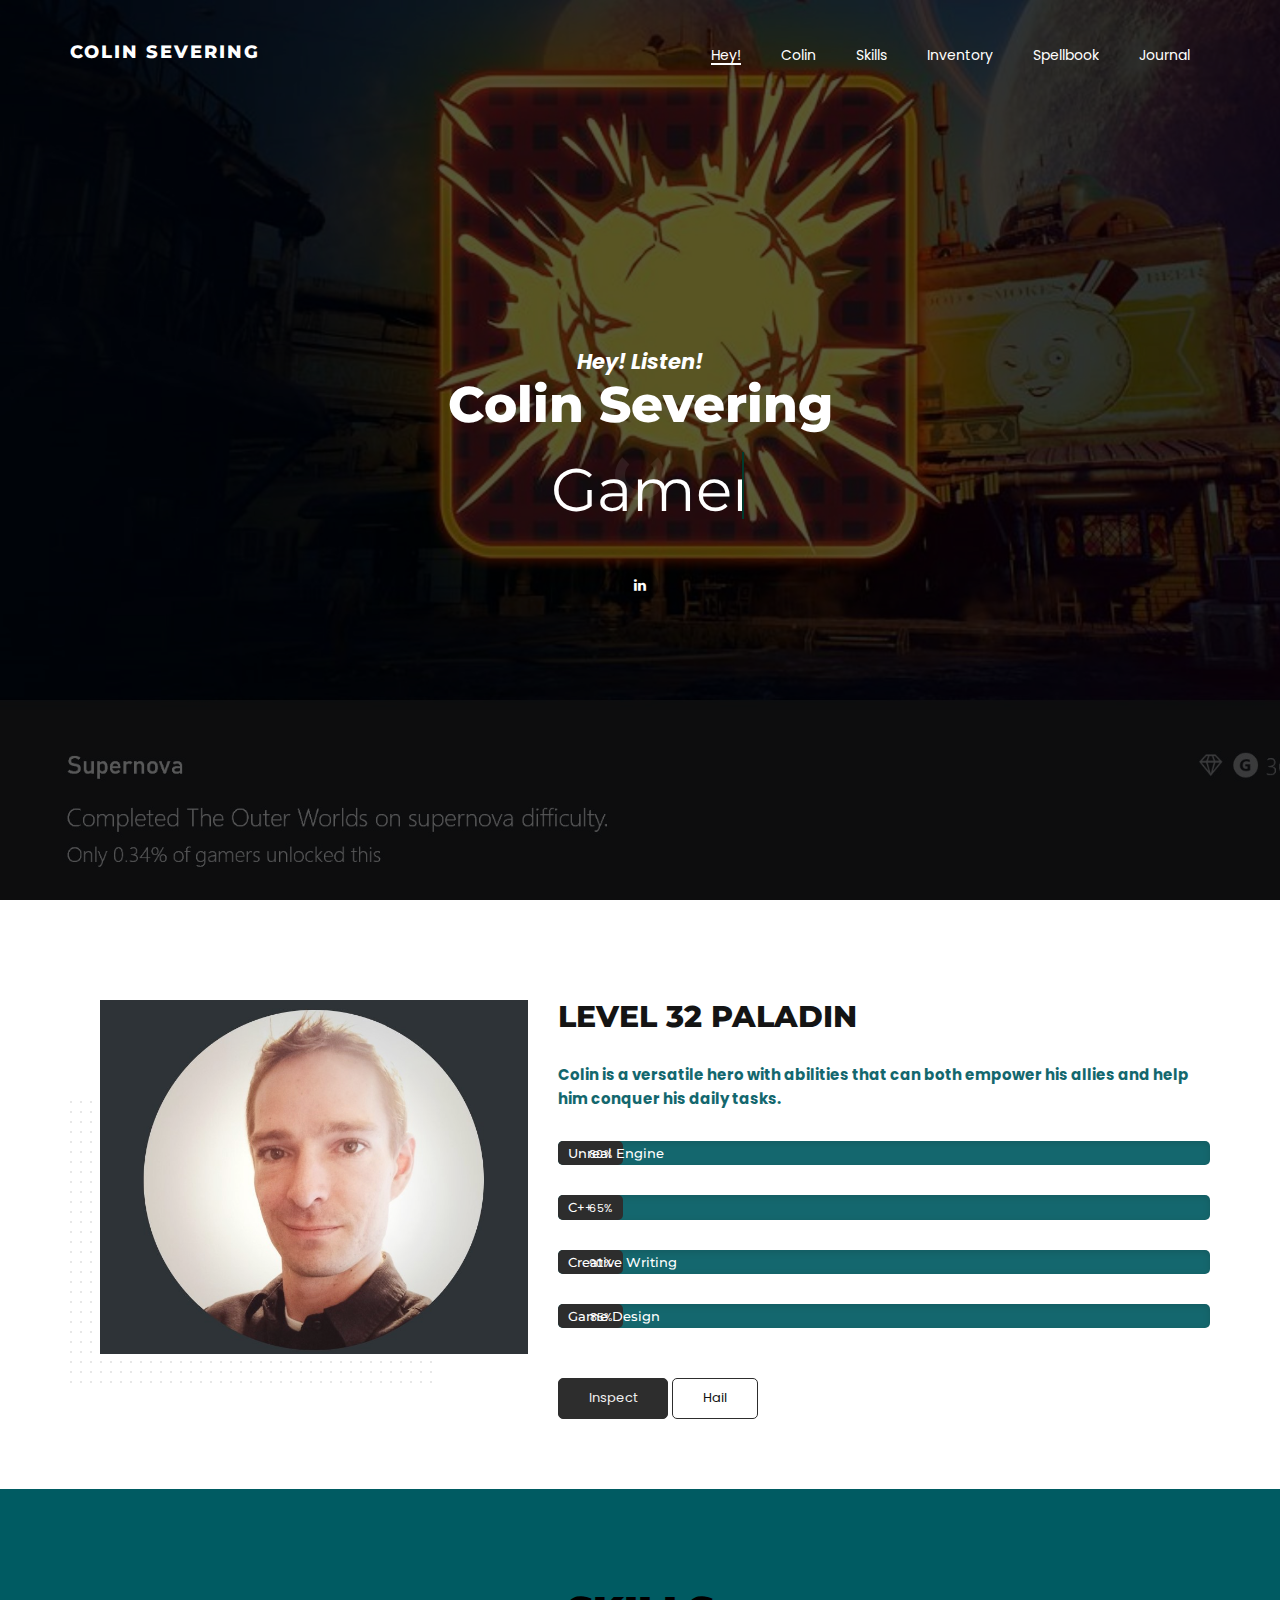
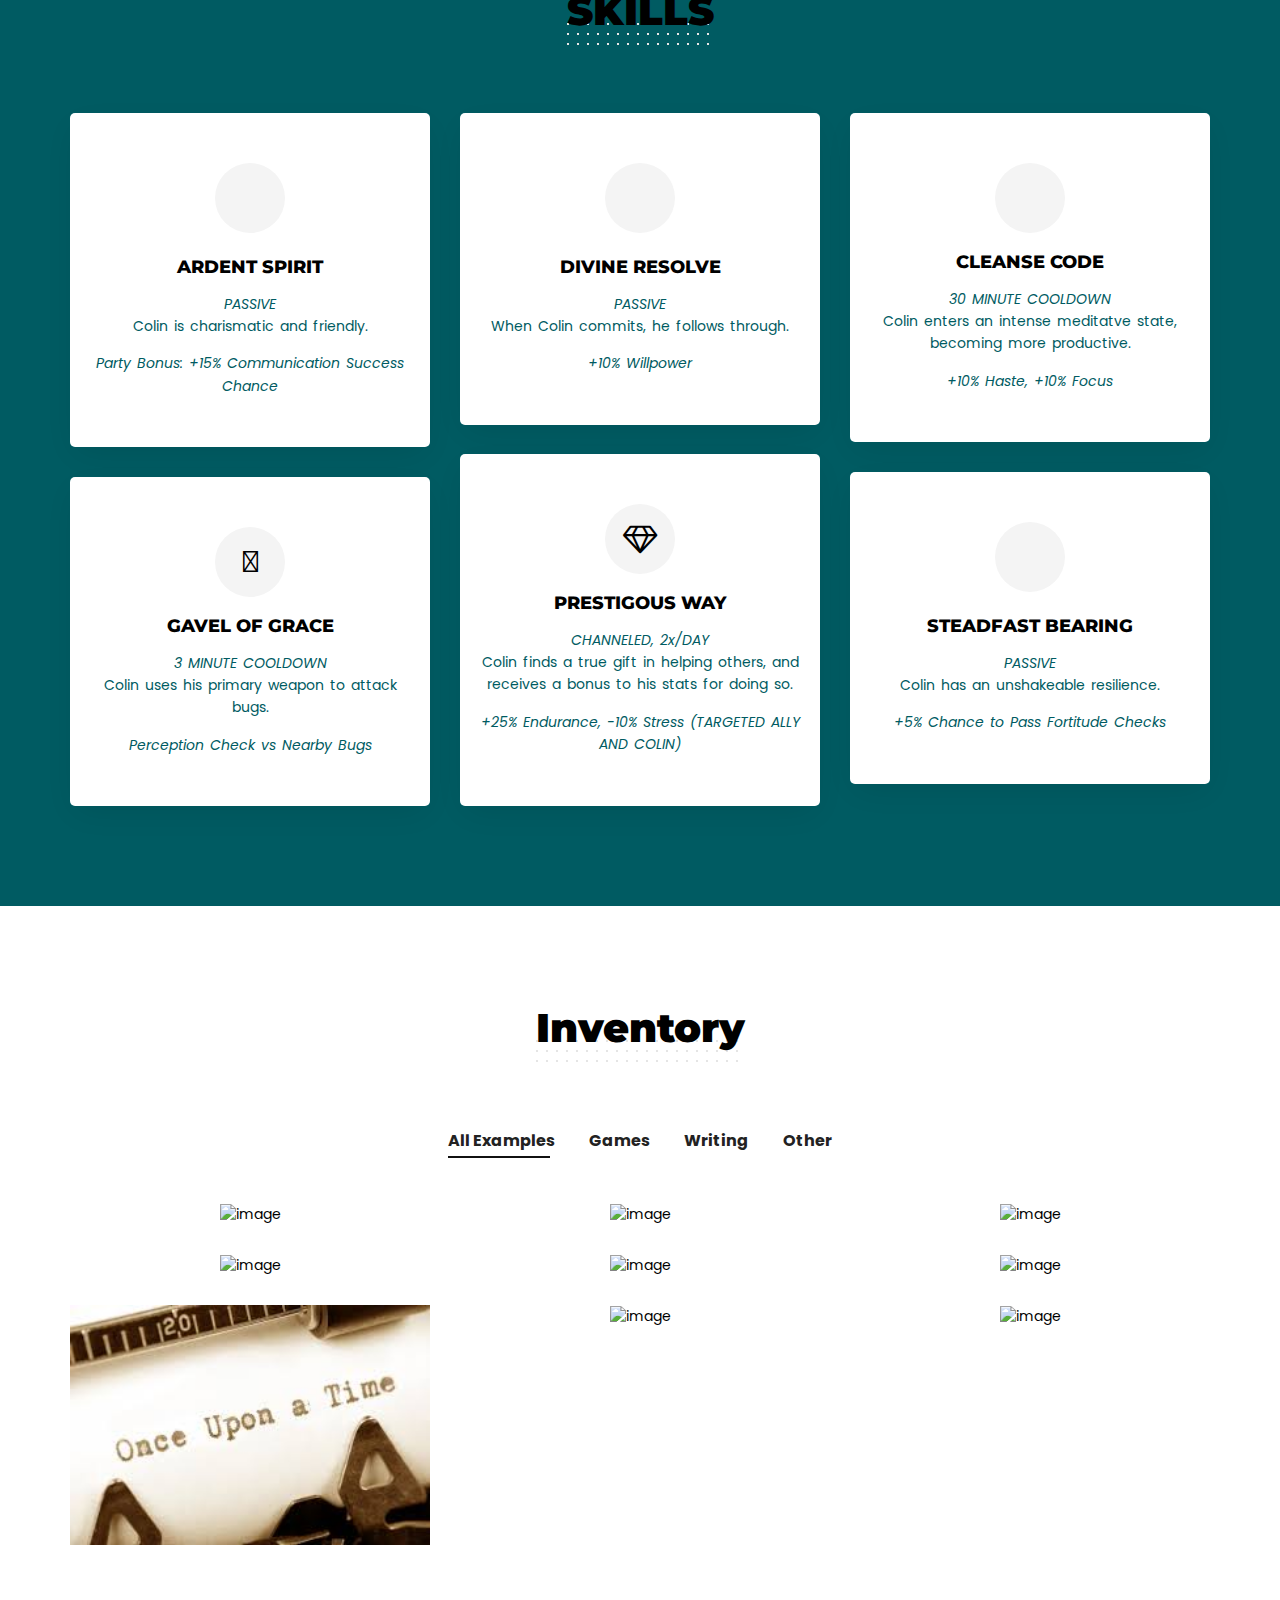
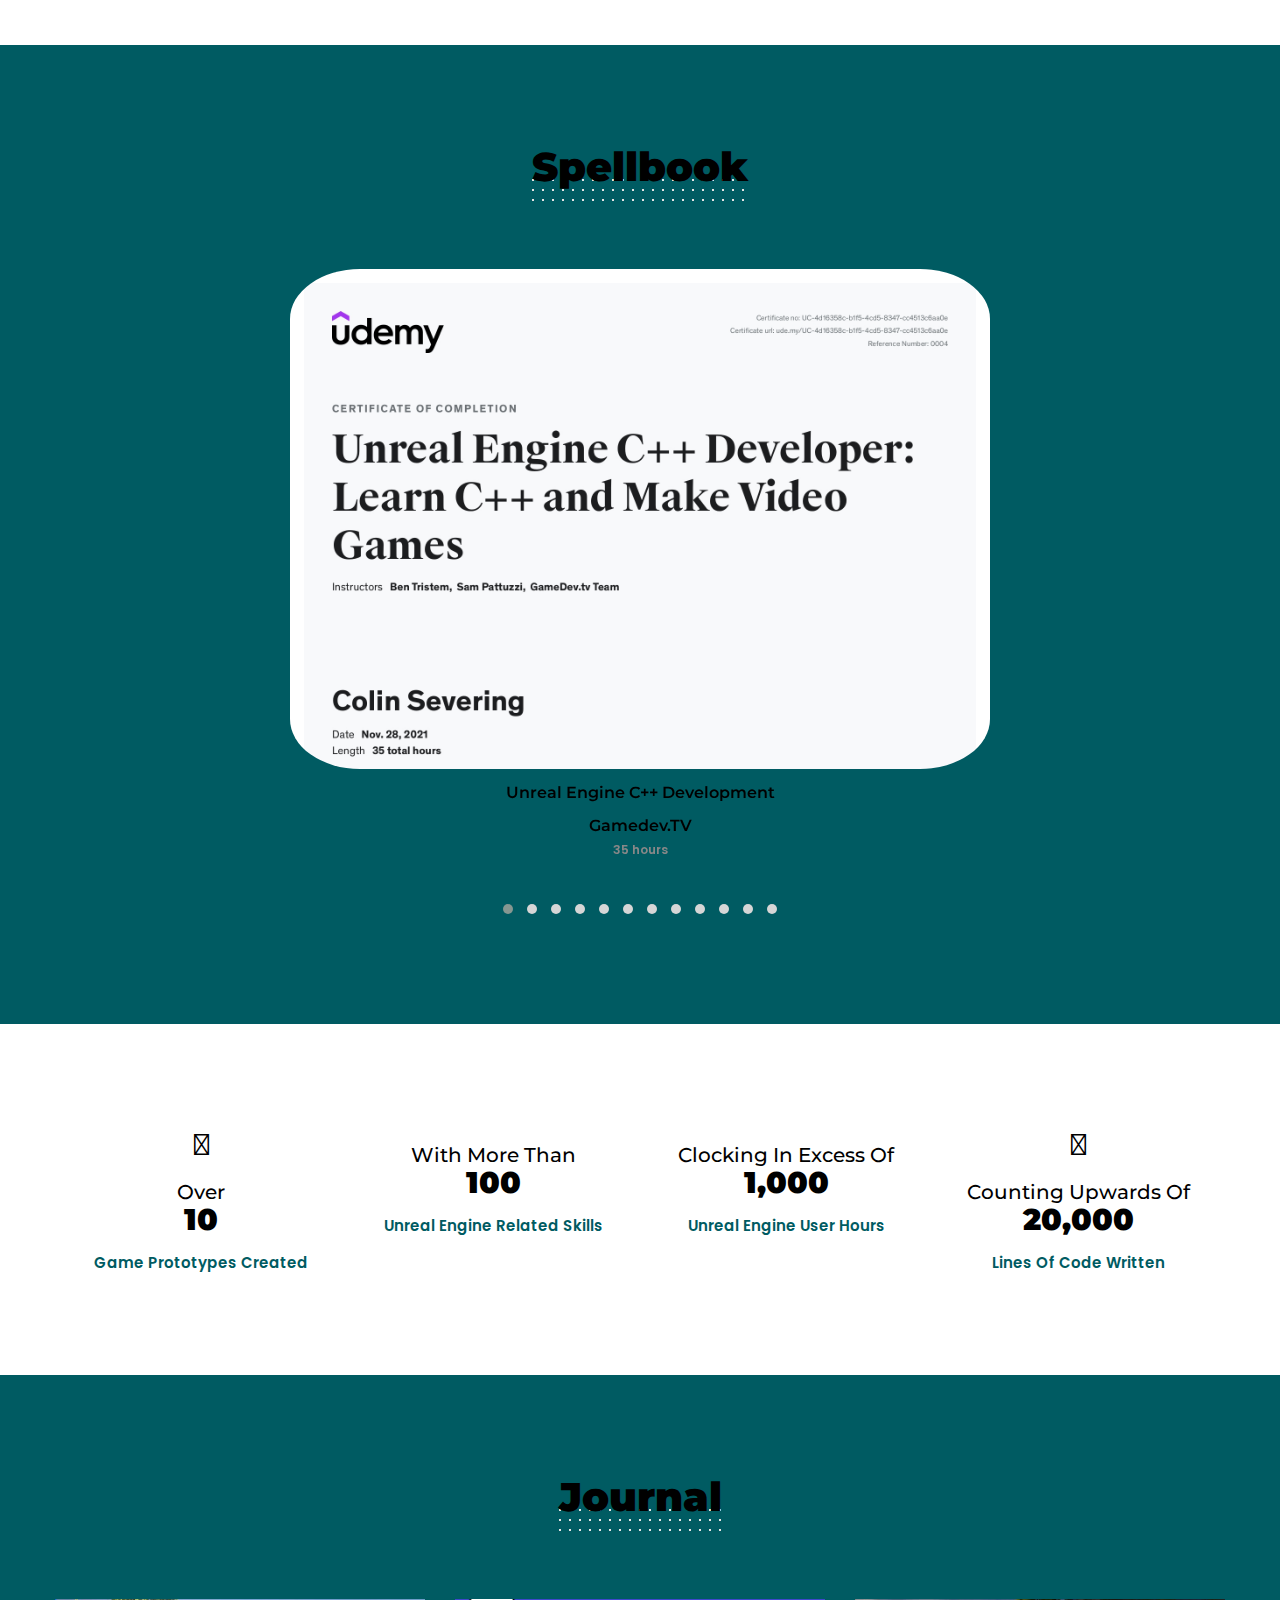
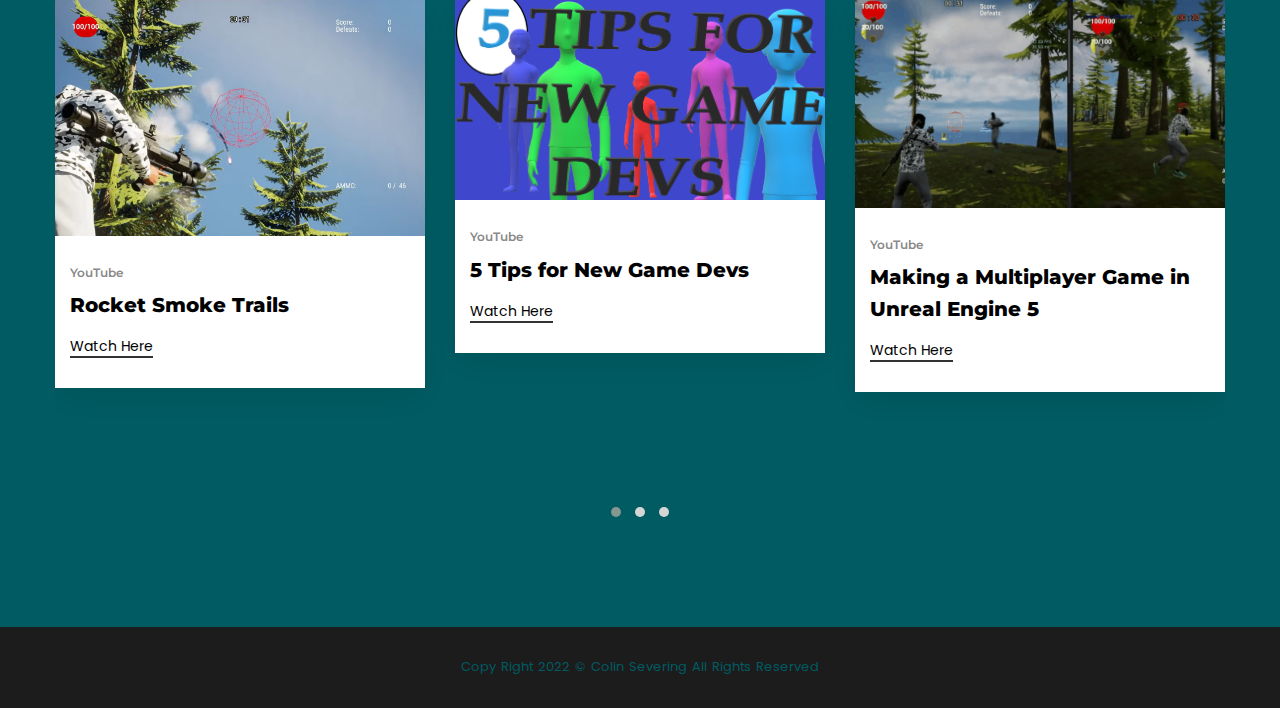
==== commit d42d6dee: "minor changes" ====
--- a/index.html
+++ b/index.html
@@ -114,10 +114,10 @@
 					            <span class="blc"></span>
 					            <span class="cd-words-wrapper">
 					              <b class="is-visible">Gamer</b>
-								  <b>Coder</b>
-					              <b>Developer</b>
-					              <b>Designer</b>
-								  <b>Writer</b>
+								  <b>Unreal C++ Coder</b>
+					              <b>Gameplay Developer</b>
+					              <b>Narrative Designer</b>
+								  <b>Creative Writer</b>
 								  <b></b>
 								  
 					            </span>
@@ -204,7 +204,7 @@
 							<a href="resume.pdf" target="_blank">
 								<span class="buton buton-bg">Inspect</span>
 							</a>
-							<a href="mailto:colin.severing@mobiedev.com" data-scroll-nav="6">
+							<a href="mailto:colin.severing@mobiedev.com" data-scroll-nav="6" target="_blank">
 								<span class="buton">Hail</span>
 							</a>
 
@@ -670,6 +670,15 @@
 								<span>4 hours</span>
 							</div>
 
+							<div class="citem">
+								<div class="author-img">
+									<img src="img/cert/ue5mp.jpg" alt="">
+								</div>
+								<h6> Unreal Engine 5 C++ Multiplayer Shooter </h6>
+								<h6>Udemy.com - Stephen Ulibarri </h6>
+								<span>65 hours</span>
+							</div>
+
 
 
 						</div>
@@ -845,7 +854,7 @@
 								</span>
 							</div>
 						</div>
-						
+
 						<div class="pitem">
 							<div class="post-img">
 								<img src="img/code.jfif" alt="">
@@ -863,7 +872,25 @@
 							</div>
 						</div>
 
-				
+						<div class="pitem">
+							<div class="post-img">
+								<img src="img/spaceship.jpg" alt="">
+							</div>
+							<div class="content">
+								<h6 class="tag">
+									<a href="https://www.youtube.com/watch?v=xoDu8dVh72Q" target="_blank">YouTube</a>
+								</h6>
+								<h4>
+									<a href="https://www.youtube.com/watch?v=xoDu8dVh72Q" target="_blank"> ( TIMELAPSE ) Making a Spaceship in Unreal Engine </a>
+								</h4>
+								<span class="more">
+									<a href="https://www.youtube.com/watch?v=xoDu8dVh72Q" target="_blank">Watch Here</a>
+								</span>
+							</div>
+						</div>
+
+
+						
 
 				</div><!-- /row -->
 			</div><!-- /container -->
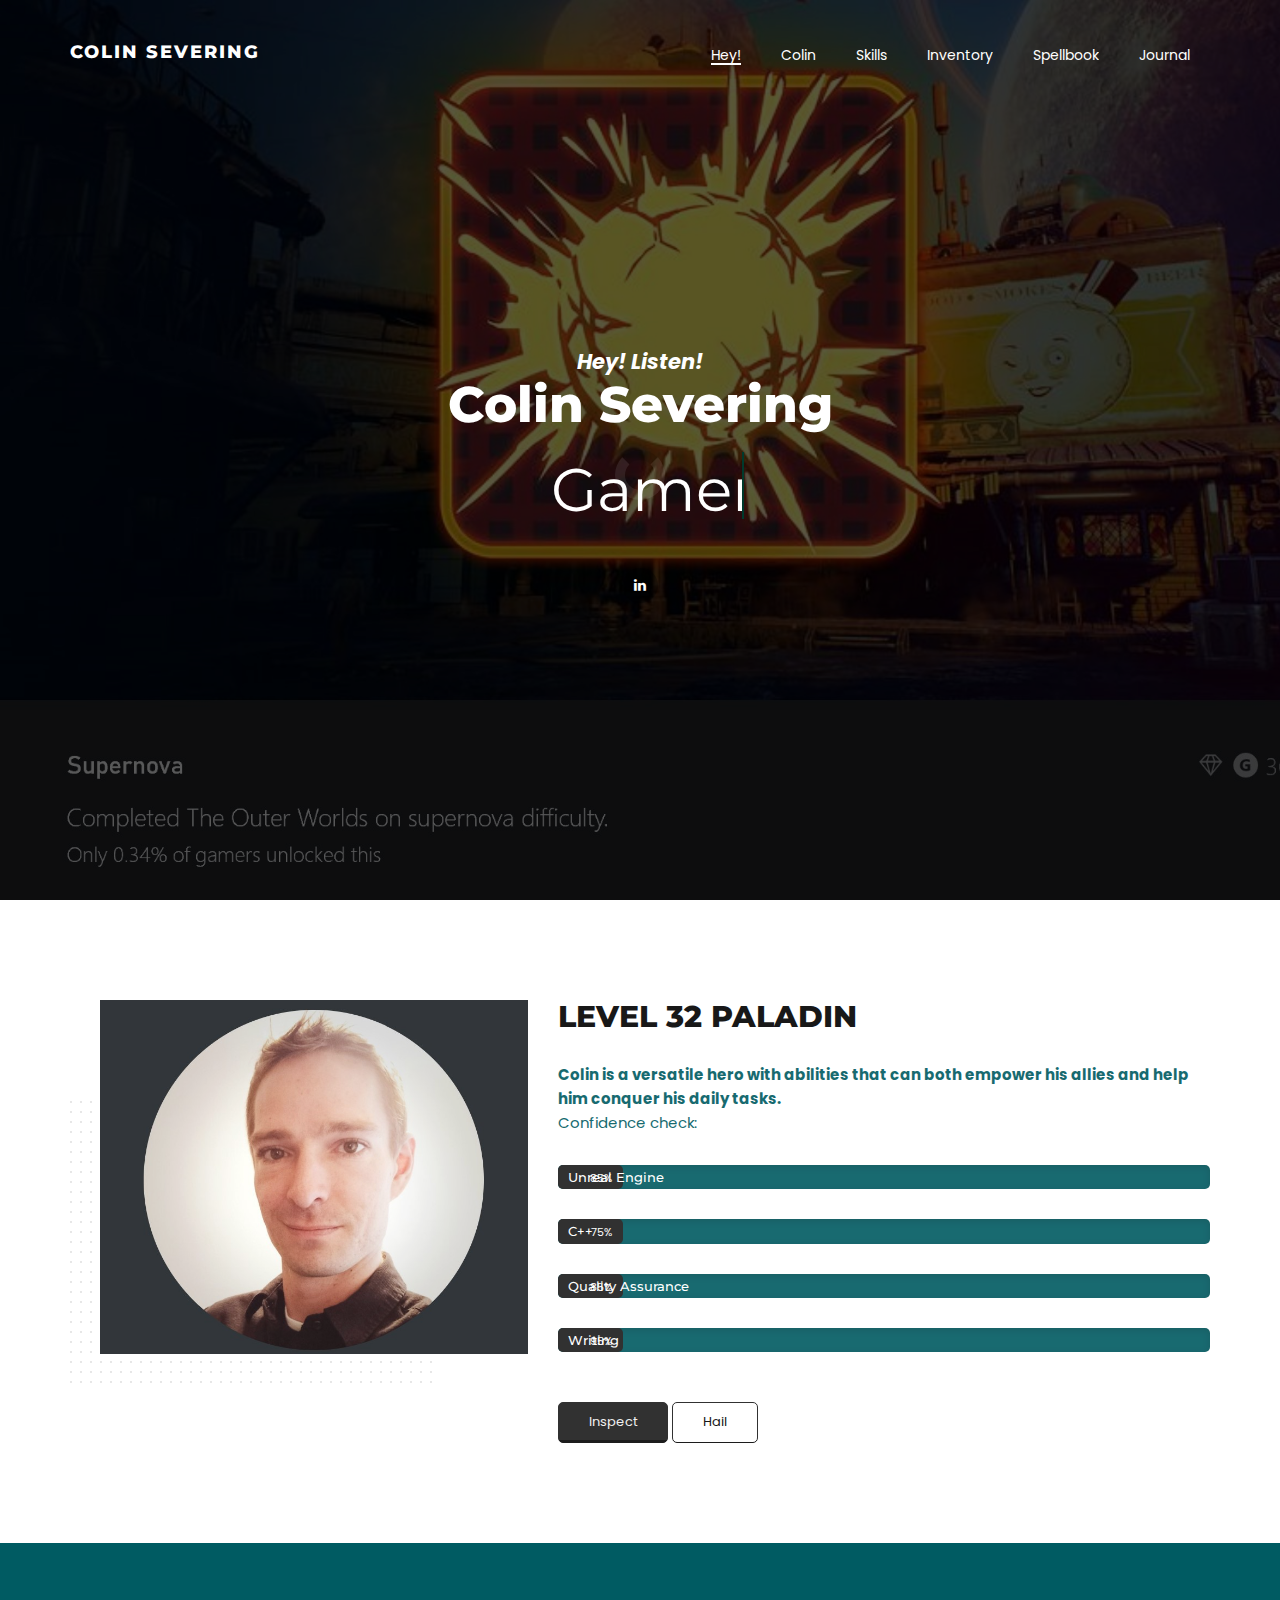
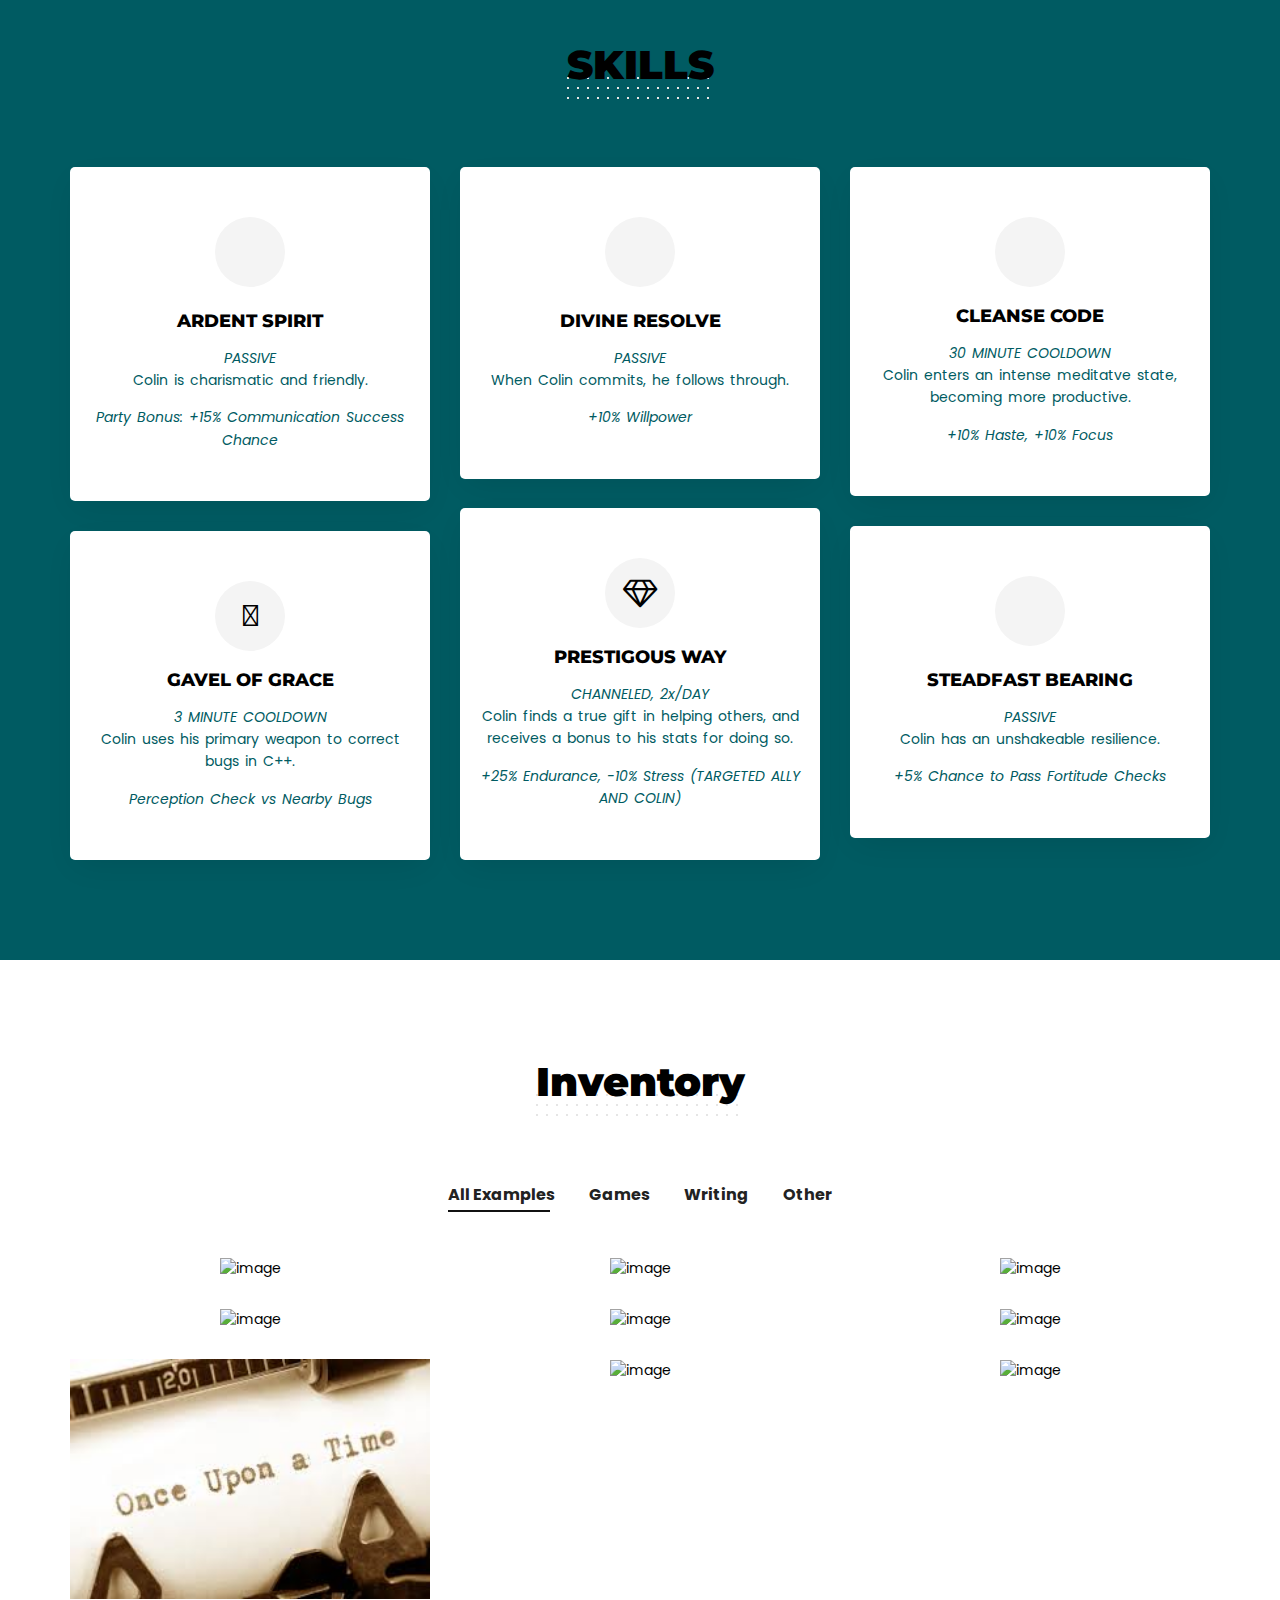
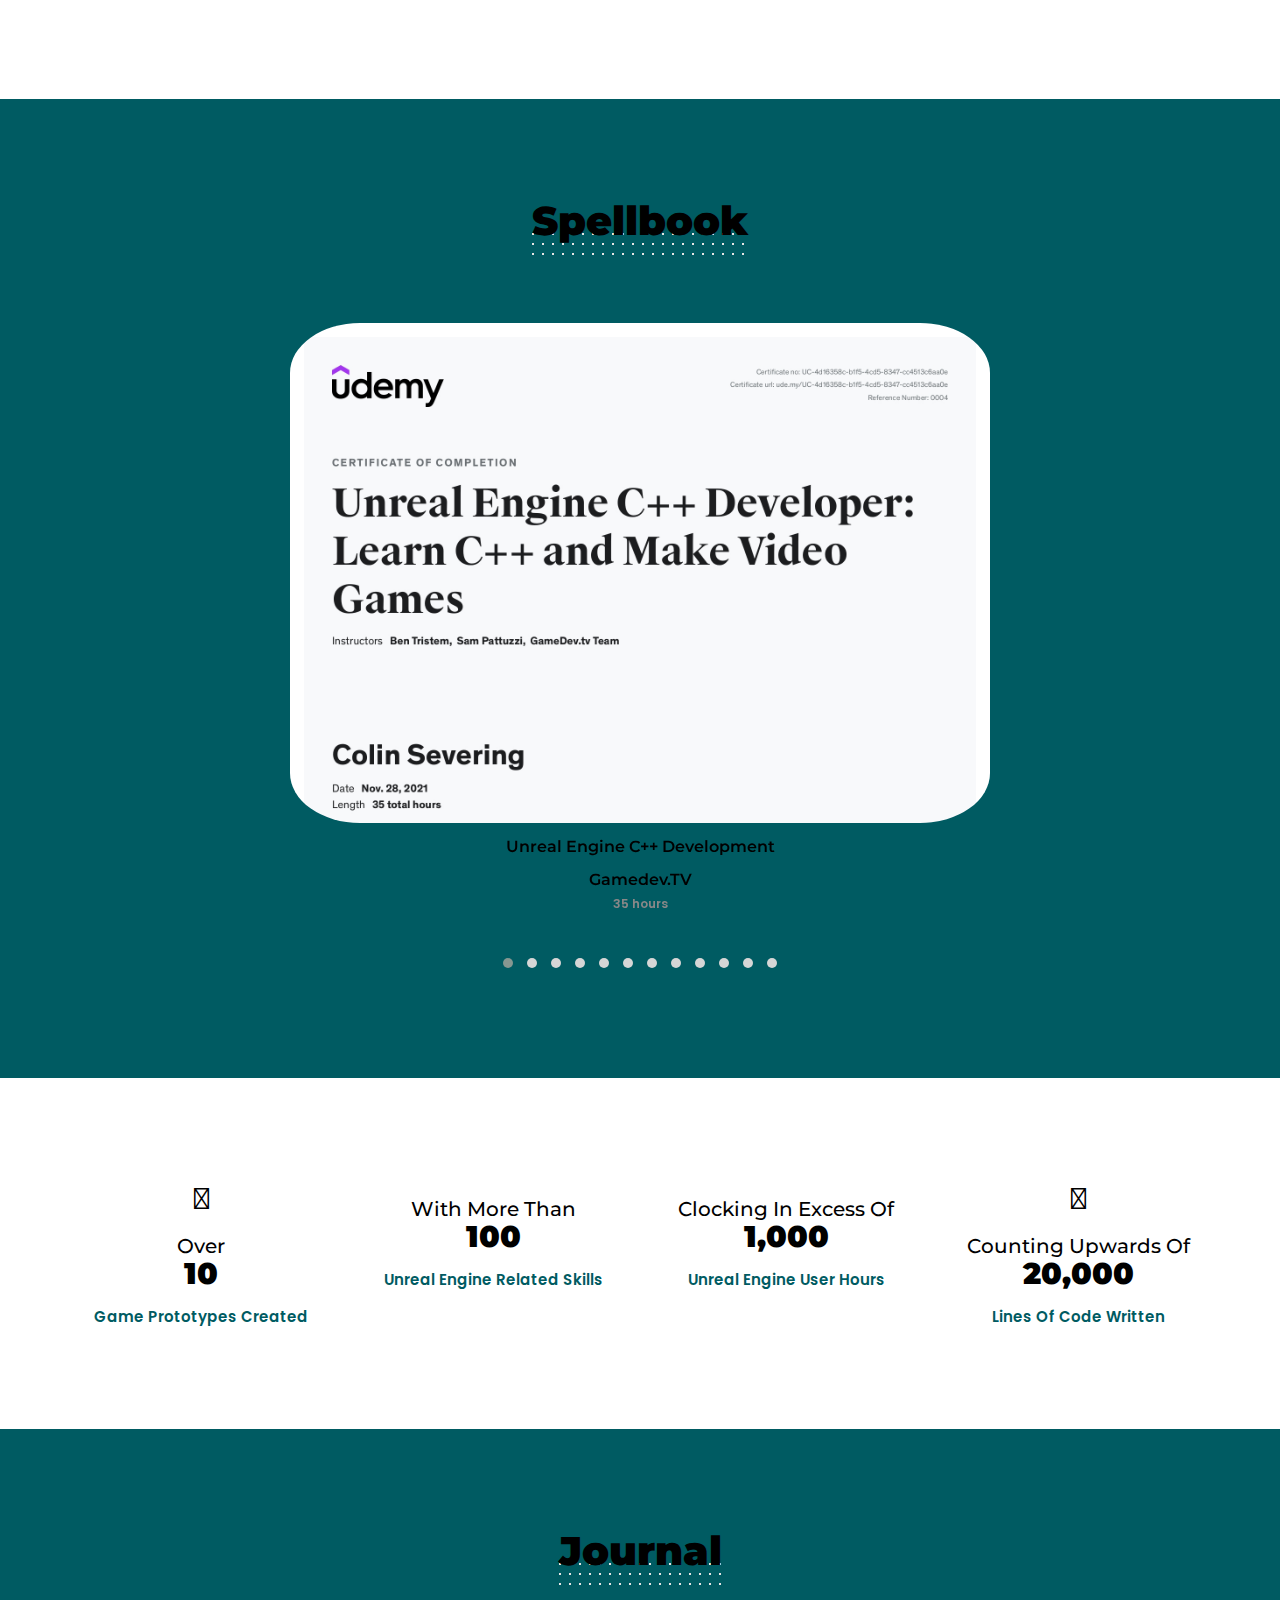
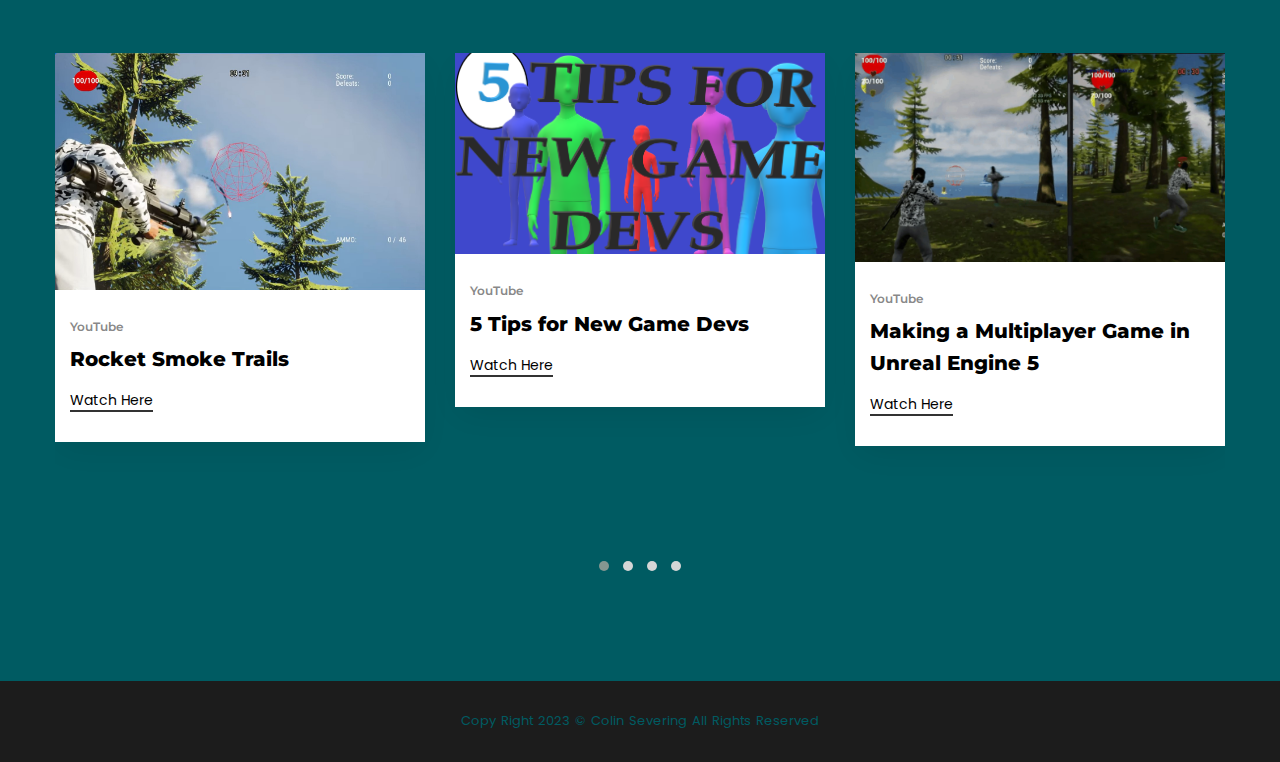
==== commit 54a0d559: "updated index" ====
--- a/index.html
+++ b/index.html
@@ -114,10 +114,9 @@
 					            <span class="blc"></span>
 					            <span class="cd-words-wrapper">
 					              <b class="is-visible">Gamer</b>
-								  <b>Unreal C++ Coder</b>
-					              <b>Gameplay Developer</b>
-					              <b>Narrative Designer</b>
-								  <b>Creative Writer</b>
+								  <b>Coder</b>
+					              <b>Developer</b>
+								  <b>Writer</b>
 								  <b></b>
 								  
 					            </span>
@@ -168,36 +167,38 @@
 							<h3>LEVEL 32 PALADIN</h3>
 							<span class="sub-title"></span>
 							<p> <b> Colin is a versatile hero with abilities that can both empower his allies and help him conquer his daily tasks. </b></p>
+							<p> Confidence check: </p>
 							
 							<!-- skills progress -->
 							<div class="skills">
 								<div class="item">
 									<div class="skills-progress">
 										<h6>Unreal Engine</h6>
-										<span data-value="80%"></span>
+										<span data-value="85%"></span>
 									</div>
 								</div>
 
 								<div class="item">
 									<div class="skills-progress">
 										<h6>C++</h6>
-										<span data-value="65%"></span>
+										<span data-value="75%"></span>
 									</div>
 								</div>
 
 								<div class="item">
 									<div class="skills-progress">
-										<h6>Creative Writing</h6>
-										<span data-value="90%"></span>
-									</div>
-								</div>
-								
+										<h6>Quality Assurance</h6>
+										<span data-value="85%"></span>
+									</div>
+								</div>
+
+								<div class="item">
 									<div class="skills-progress">
-										<h6>Game Design</h6>
-										<span data-value="85%"></span>
-									</div>
-								
-								</div>
+										<h6>Writing</h6>
+										<span data-value="95%"></span>
+									</div>
+								</div>
+						
 							</div>
 							<div class="clearfix"></div>
 
@@ -287,7 +288,7 @@
 							<span class="icon"><i class="fa-solid fa-gavel" aria-hidden="true"></i></span>
 							<h6>GAVEL OF GRACE</h6>
 							<p> <i> 3 MINUTE COOLDOWN </i></p>
-							<p> Colin uses his primary weapon to attack bugs.  </p>
+							<p> Colin uses his primary weapon to correct bugs in C++.  </p>
 							<h6></h6>
 							<p><i> Perception Check vs Nearby Bugs </i></p>
 							<p></p>
@@ -889,6 +890,40 @@
 							</div>
 						</div>
 
+						<div class="pitem">
+							<div class="post-img">
+								<img src="img/dekker.jpg" alt="">
+							</div>
+							<div class="content">
+								<h6 class="tag">
+									<a href="https://www.youtube.com/watch?v=DFM0iySV5l0" target="_blank">YouTube</a>
+								</h6>
+								<h4>
+									<a href="https://www.youtube.com/watch?v=DFM0iySV5l0" target="_blank"> Character Implementation : Dekker </a>
+								</h4>
+								<span class="more">
+									<a href="https://www.youtube.com/watch?v=DFM0iySV5l0" target="_blank">Watch Here</a>
+								</span>
+							</div>
+						</div>
+
+						<div class="pitem">
+							<div class="post-img">
+								<img src="img/footik.jpg" alt="">
+							</div>
+							<div class="content">
+								<h6 class="tag">
+									<a href="https://www.youtube.com/watch?v=g8OV0oTmq-c" target="_blank">YouTube </a>
+								</h6>
+								<h4>
+									<a href="https://www.youtube.com/watch?v=g8OV0oTmq-c" target="_blank">Foot Rotation IK Tutorail [UE5] </a>
+								</h4>
+								<span class="more">
+									<a href="https://www.youtube.com/watch?v=g8OV0oTmq-c" target="_blank">Watch Here </a>
+								</span>
+							</div>
+						</div>
+
 
 						
 
@@ -901,7 +936,7 @@
 		<footer>
 			<div class="container text-center">
 				<div class="row">
-					<p>Copy Right 2022 &copy; Colin Severing All Rights Reserved</p>
+					<p>Copy Right 2023 &copy; Colin Severing All Rights Reserved</p>
 				</div>
 			</div>
 		</footer>
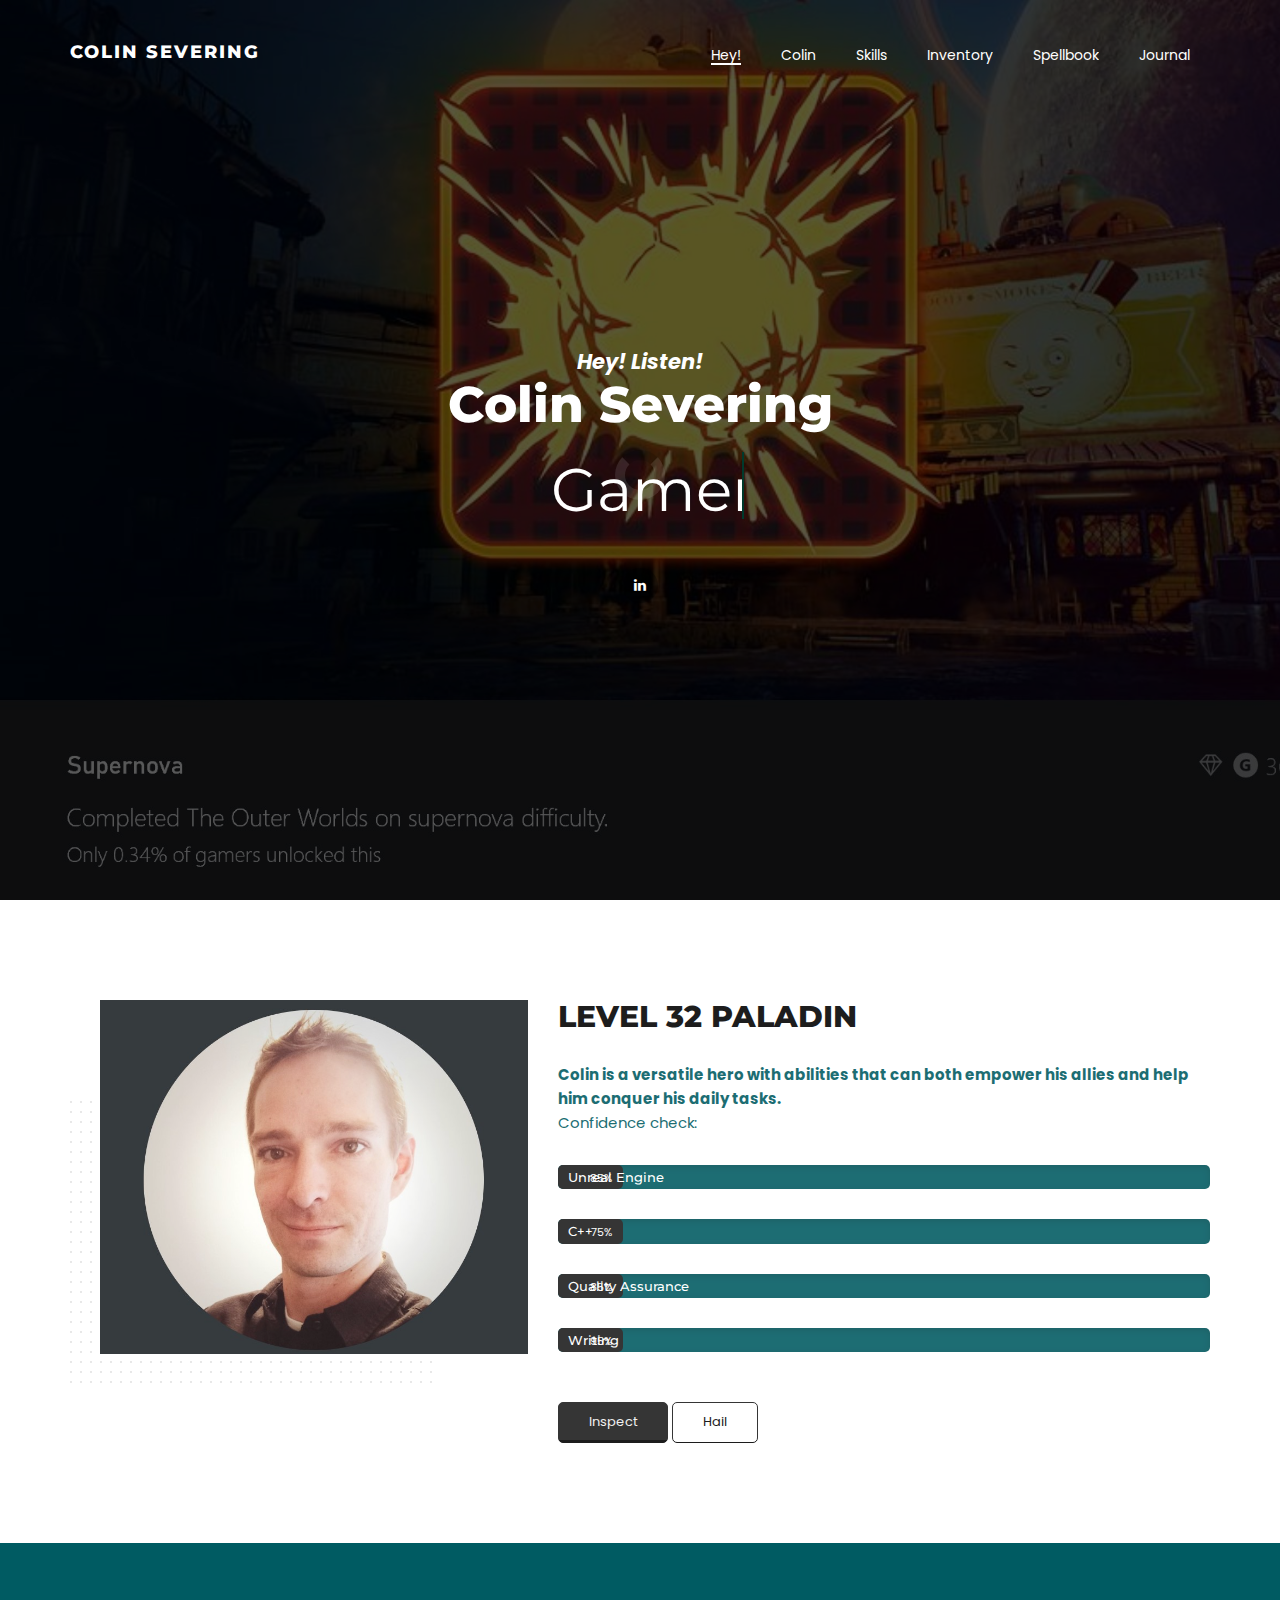
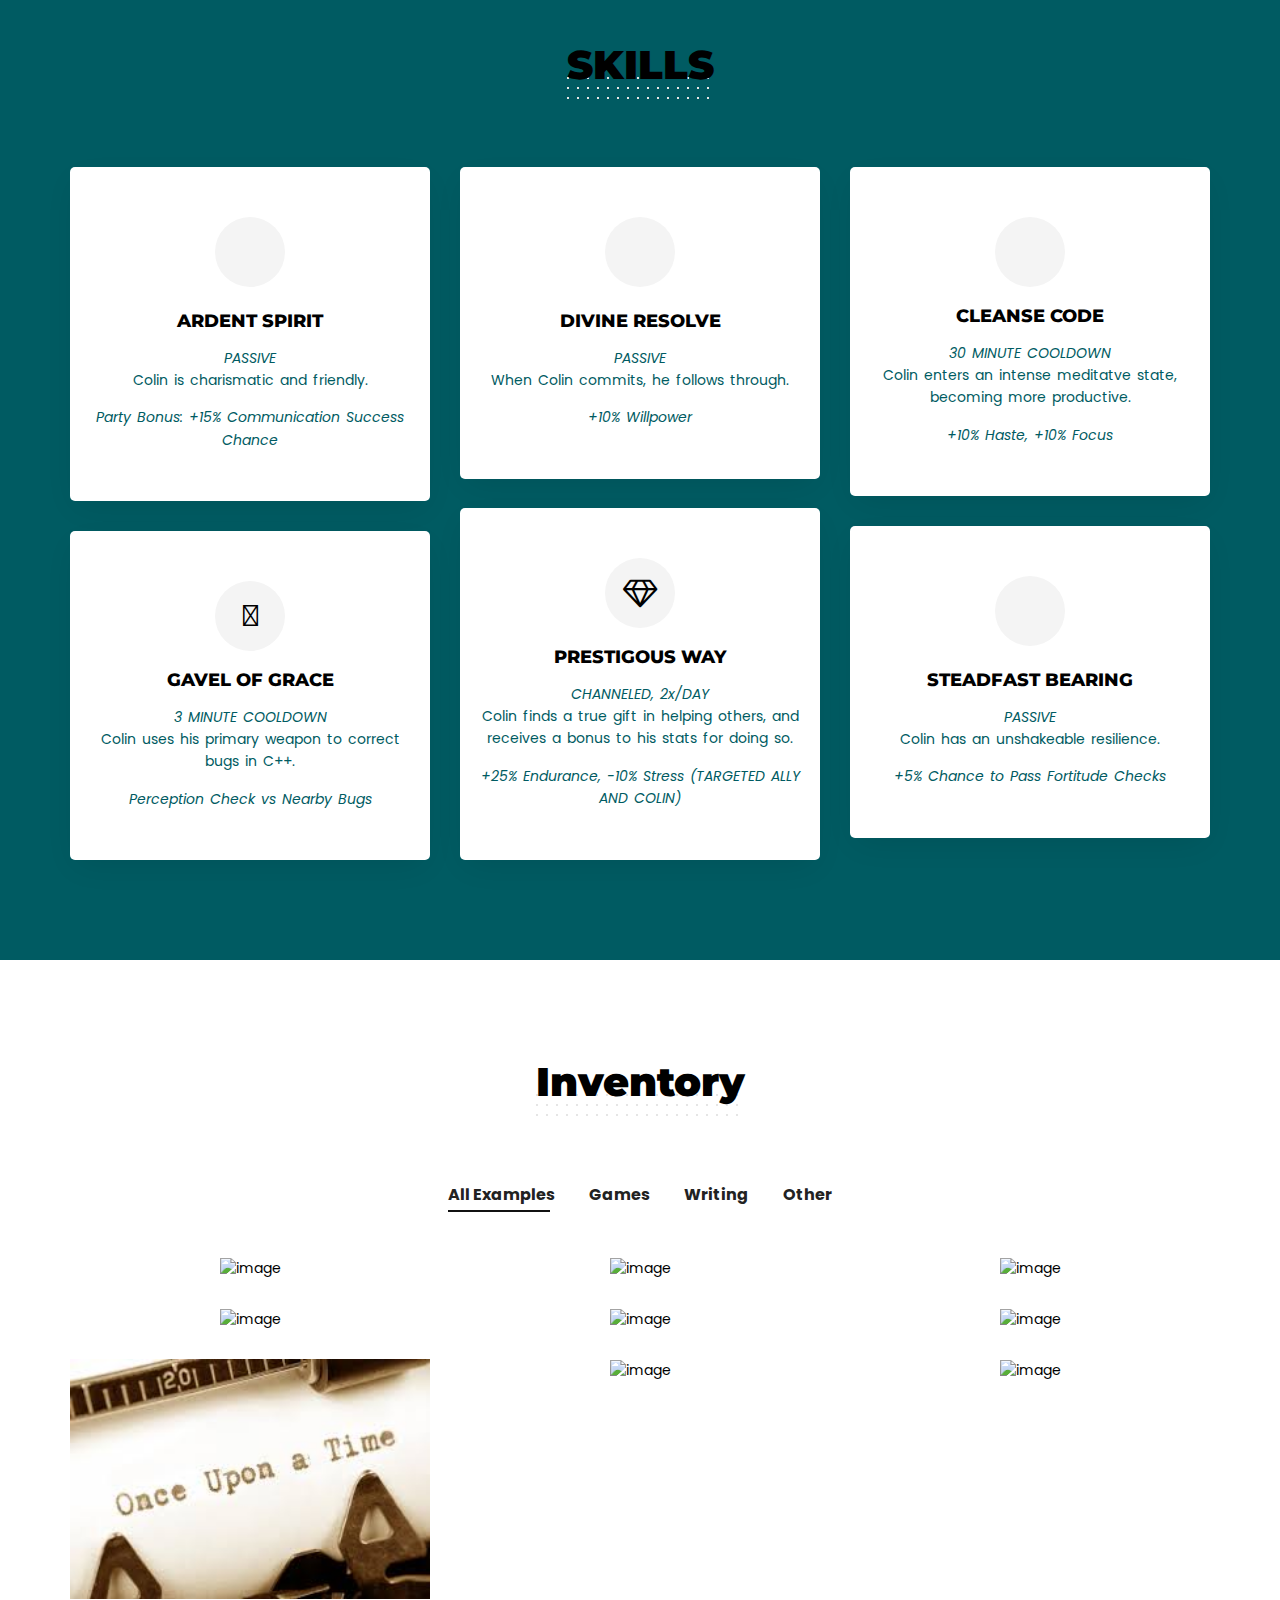
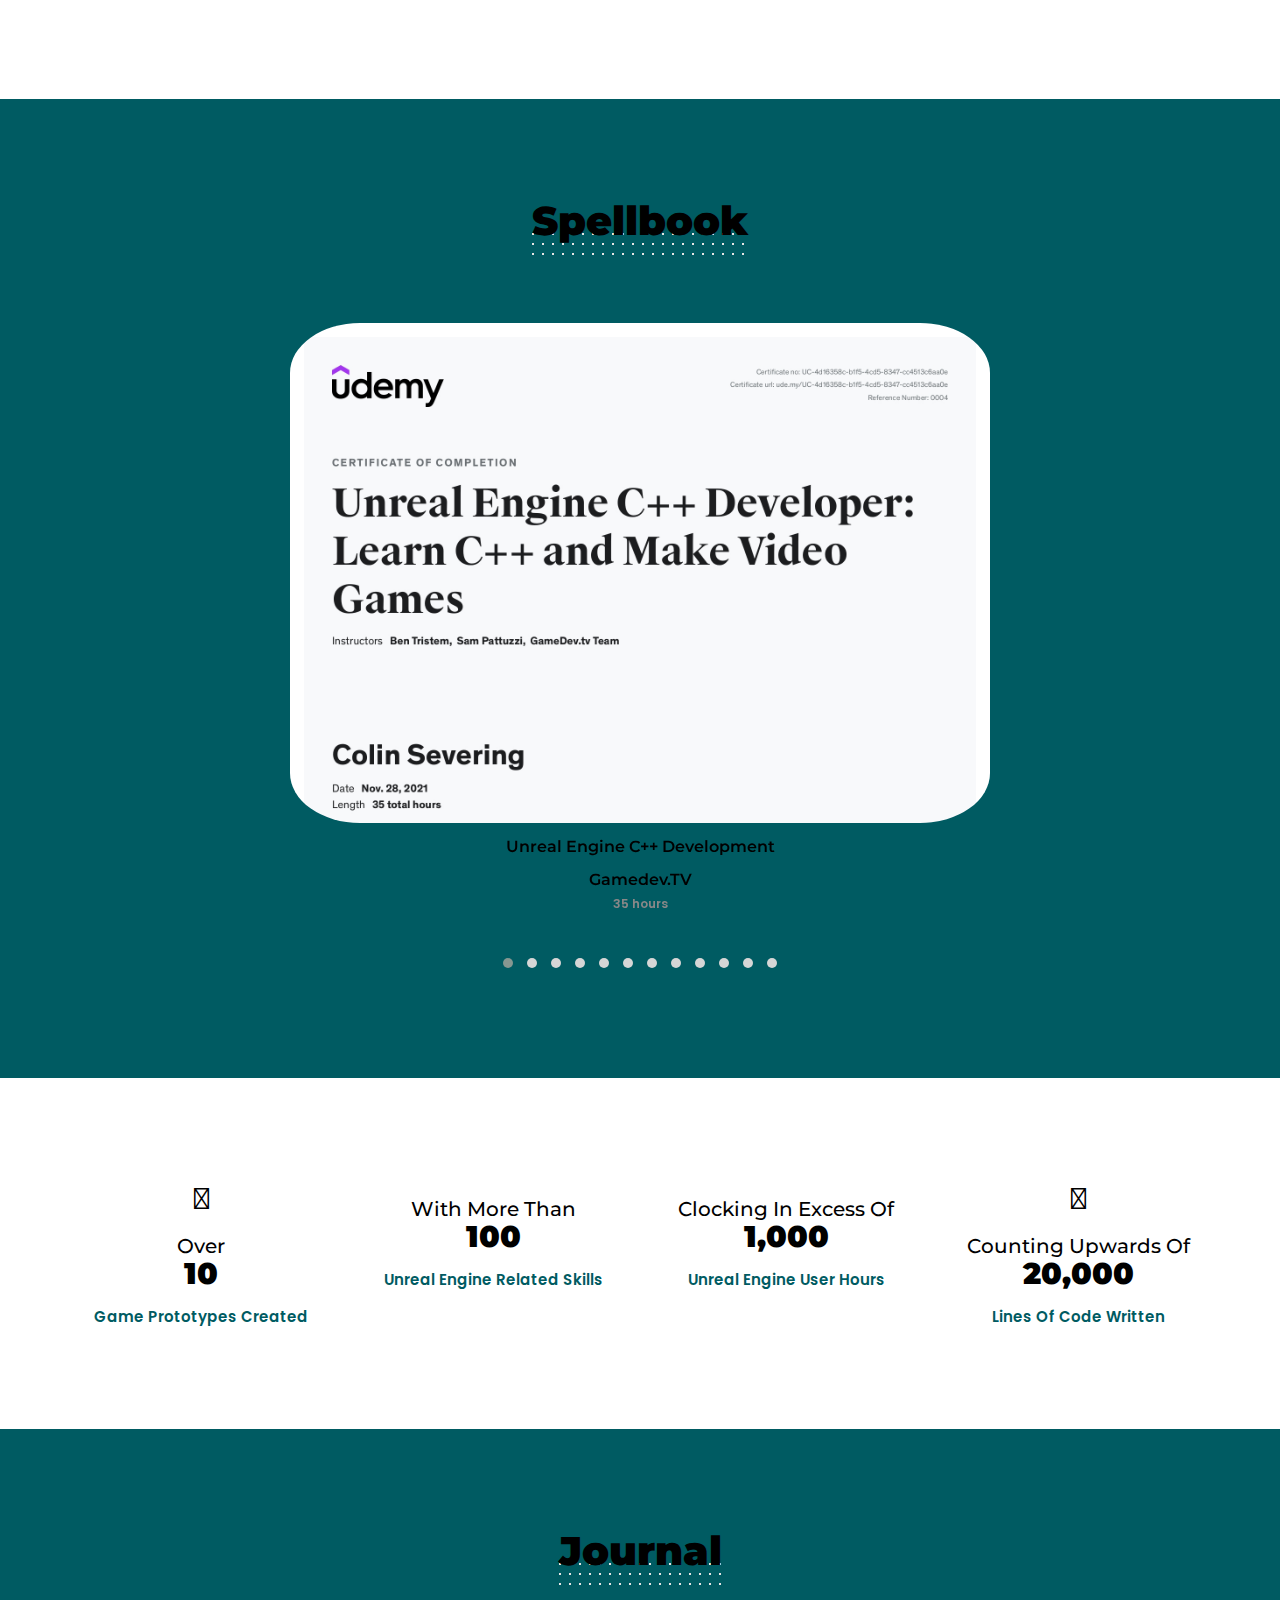
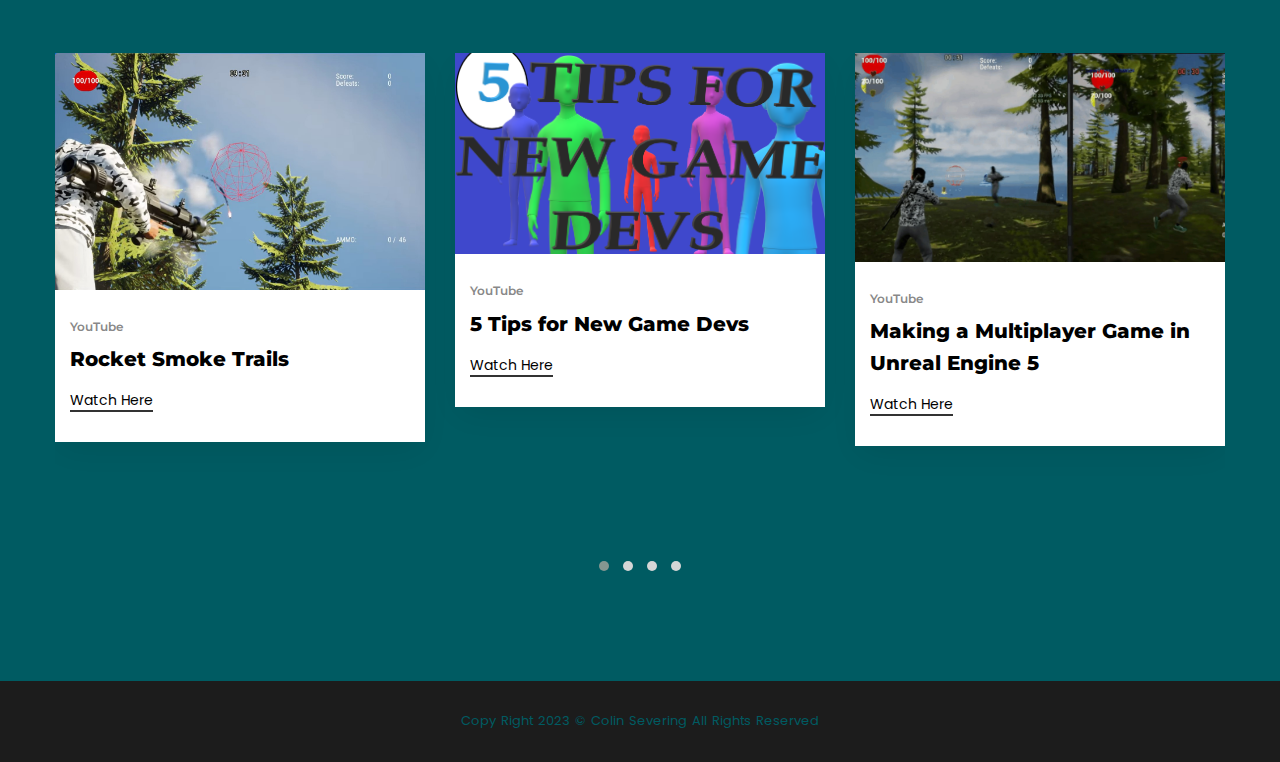
==== commit 6bc3bd08: "corrected typo" ====
--- a/index.html
+++ b/index.html
@@ -916,7 +916,7 @@
 									<a href="https://www.youtube.com/watch?v=g8OV0oTmq-c" target="_blank">YouTube </a>
 								</h6>
 								<h4>
-									<a href="https://www.youtube.com/watch?v=g8OV0oTmq-c" target="_blank">Foot Rotation IK Tutorail [UE5] </a>
+									<a href="https://www.youtube.com/watch?v=g8OV0oTmq-c" target="_blank">Foot Rotation IK Tutorial [UE5] </a>
 								</h4>
 								<span class="more">
 									<a href="https://www.youtube.com/watch?v=g8OV0oTmq-c" target="_blank">Watch Here </a>
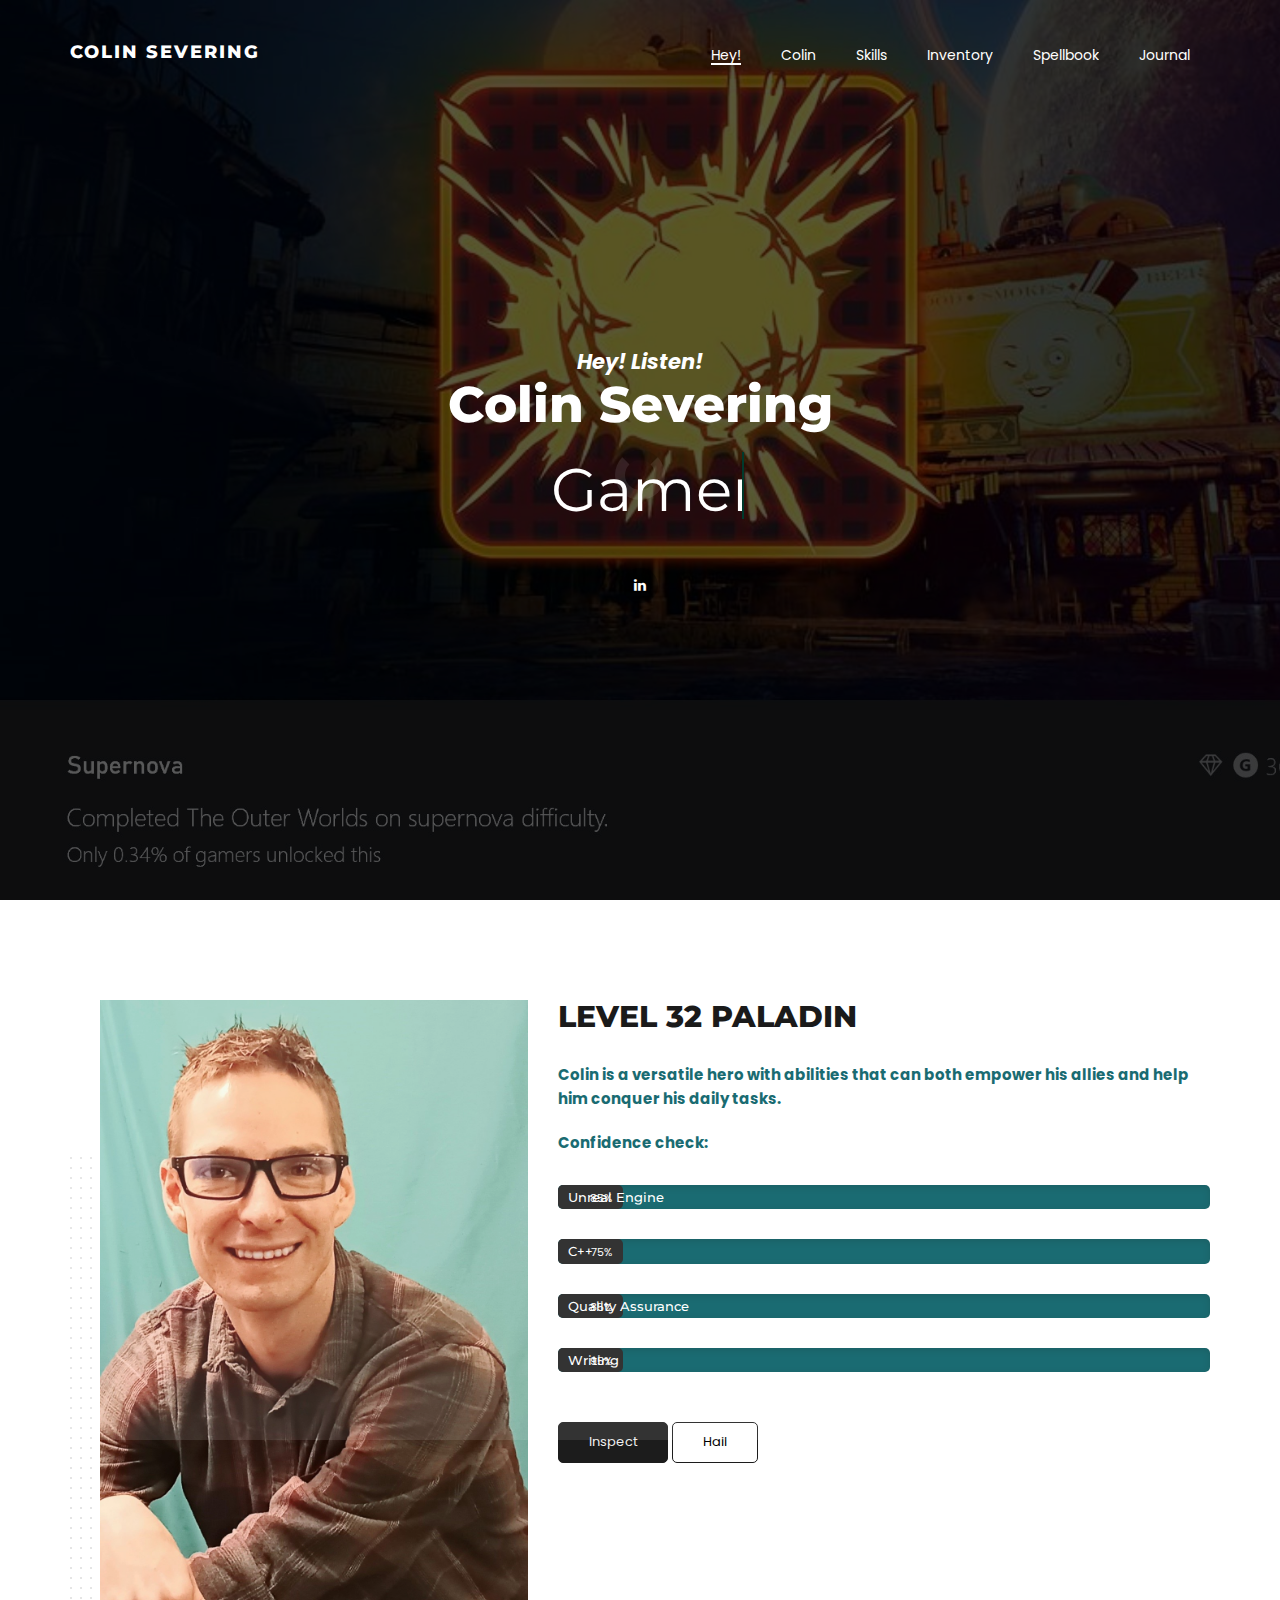
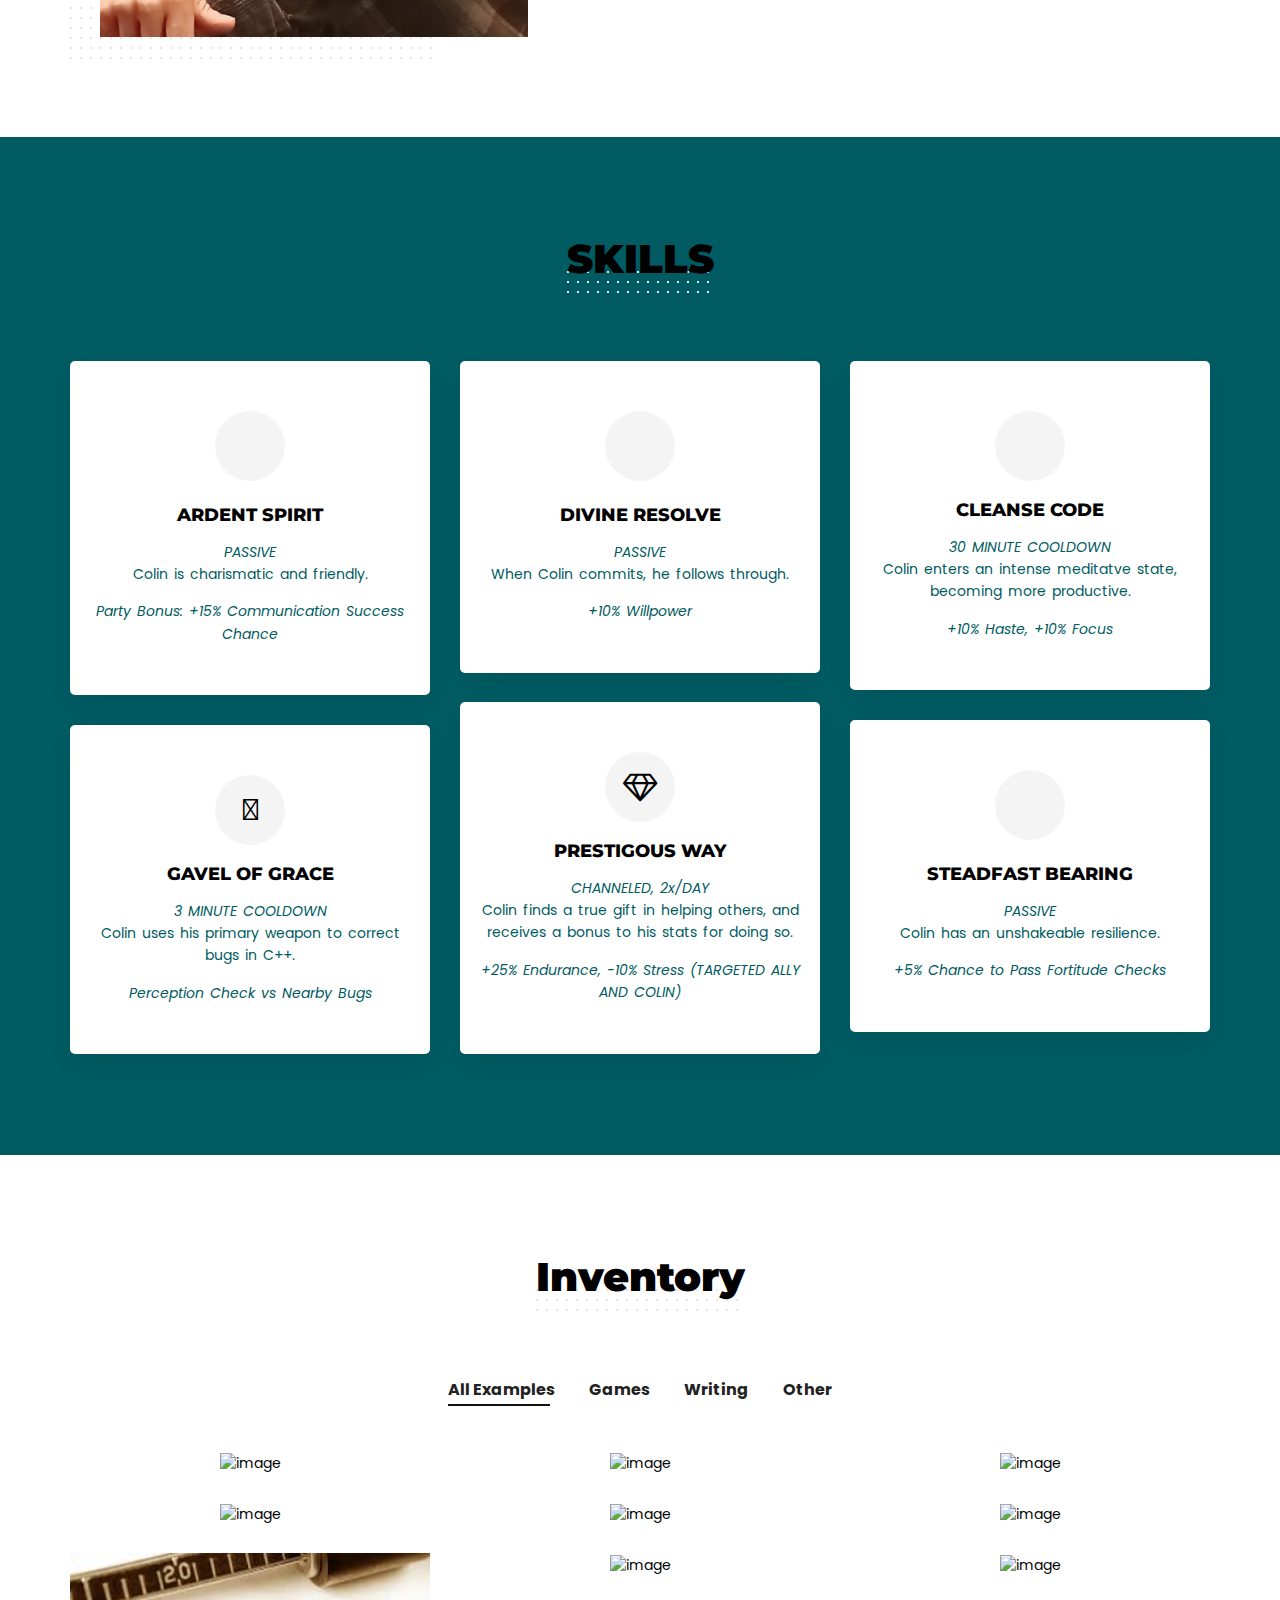
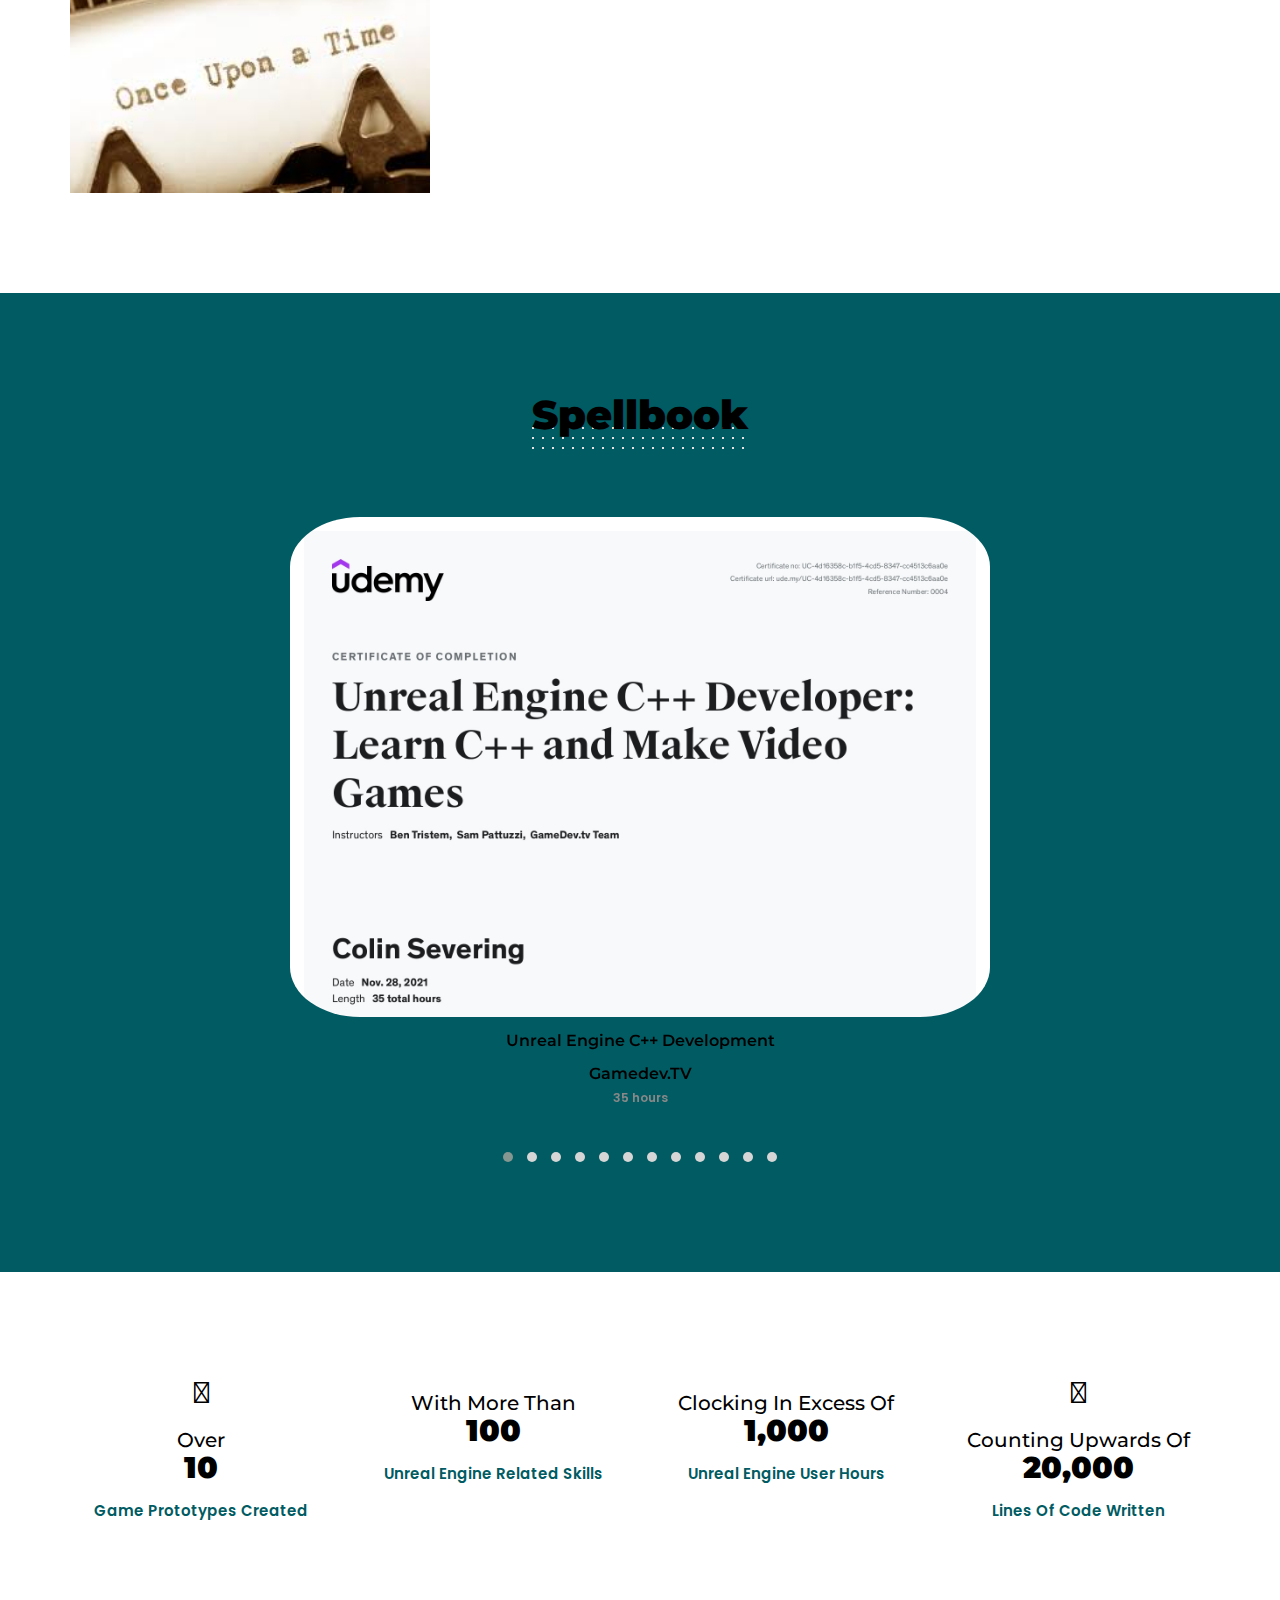
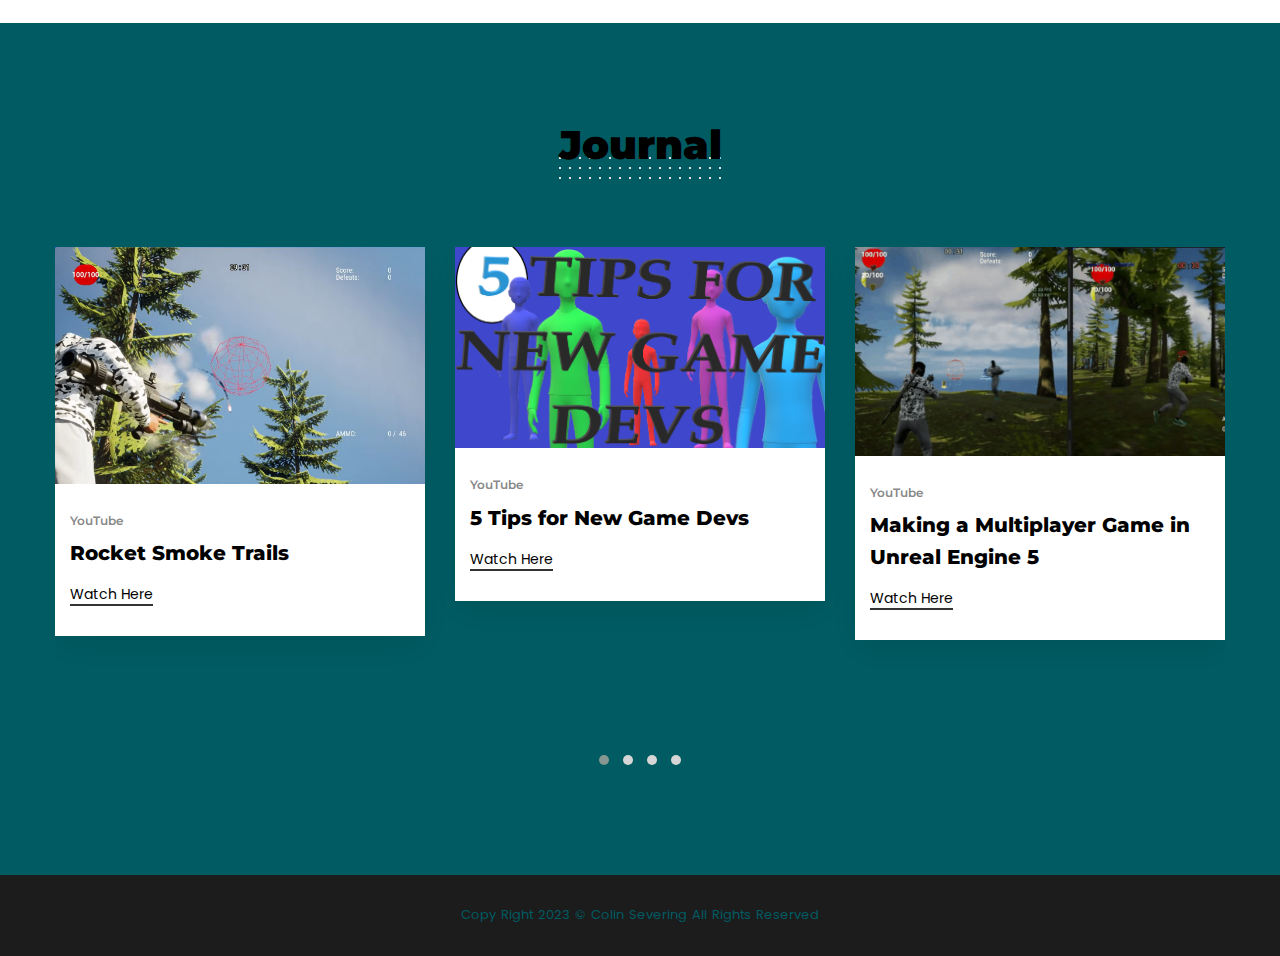
==== commit 4290ab74: "updated resume" ====
--- a/index.html
+++ b/index.html
@@ -157,7 +157,7 @@
 					<!-- hero image -->
 					<div class="col-md-5">
 						<div class="hero-img mb-30">
-							<img src="img/hero.jpg" alt="">
+							<img src="img/hero2.jpg" alt="">
 						</div>
 					</div>
 
@@ -167,7 +167,8 @@
 							<h3>LEVEL 32 PALADIN</h3>
 							<span class="sub-title"></span>
 							<p> <b> Colin is a versatile hero with abilities that can both empower his allies and help him conquer his daily tasks. </b></p>
-							<p> Confidence check: </p>
+							<br>
+							<p><b>Confidence check: </b></p>
 							
 							<!-- skills progress -->
 							<div class="skills">
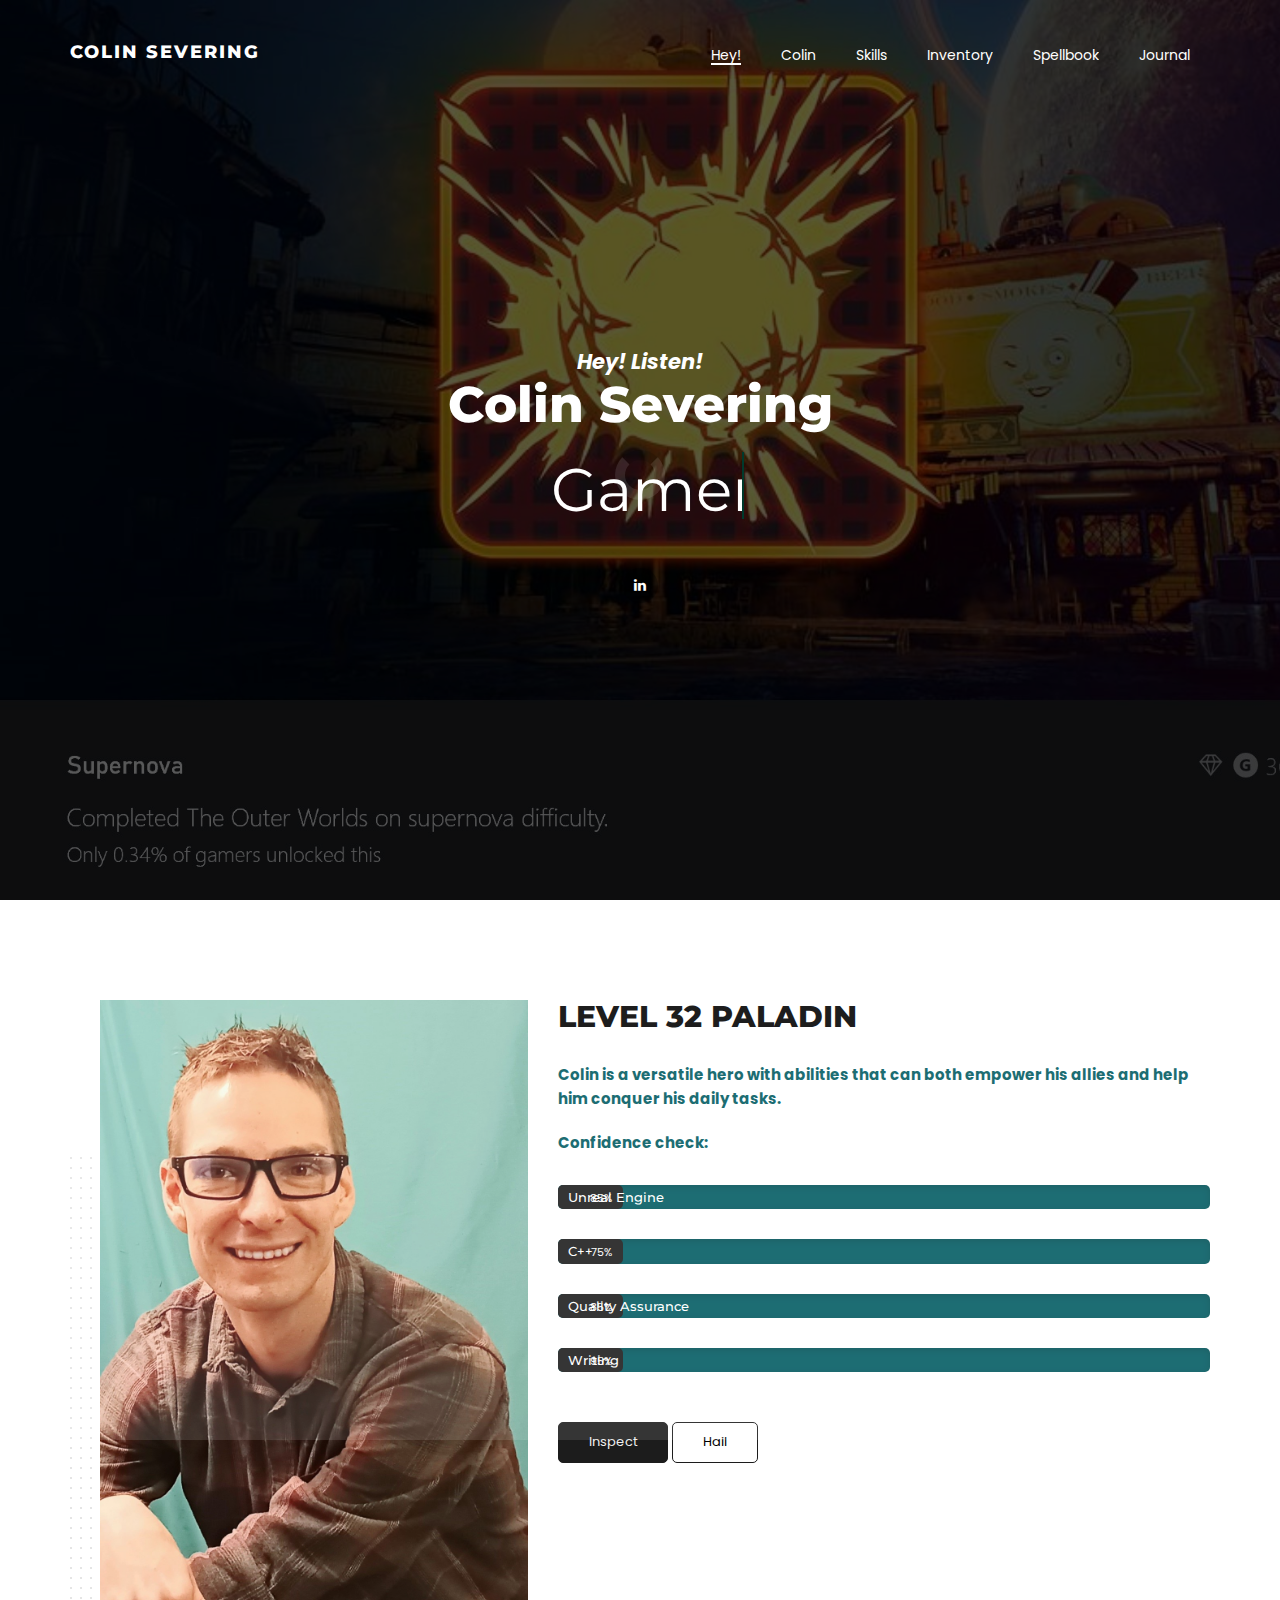
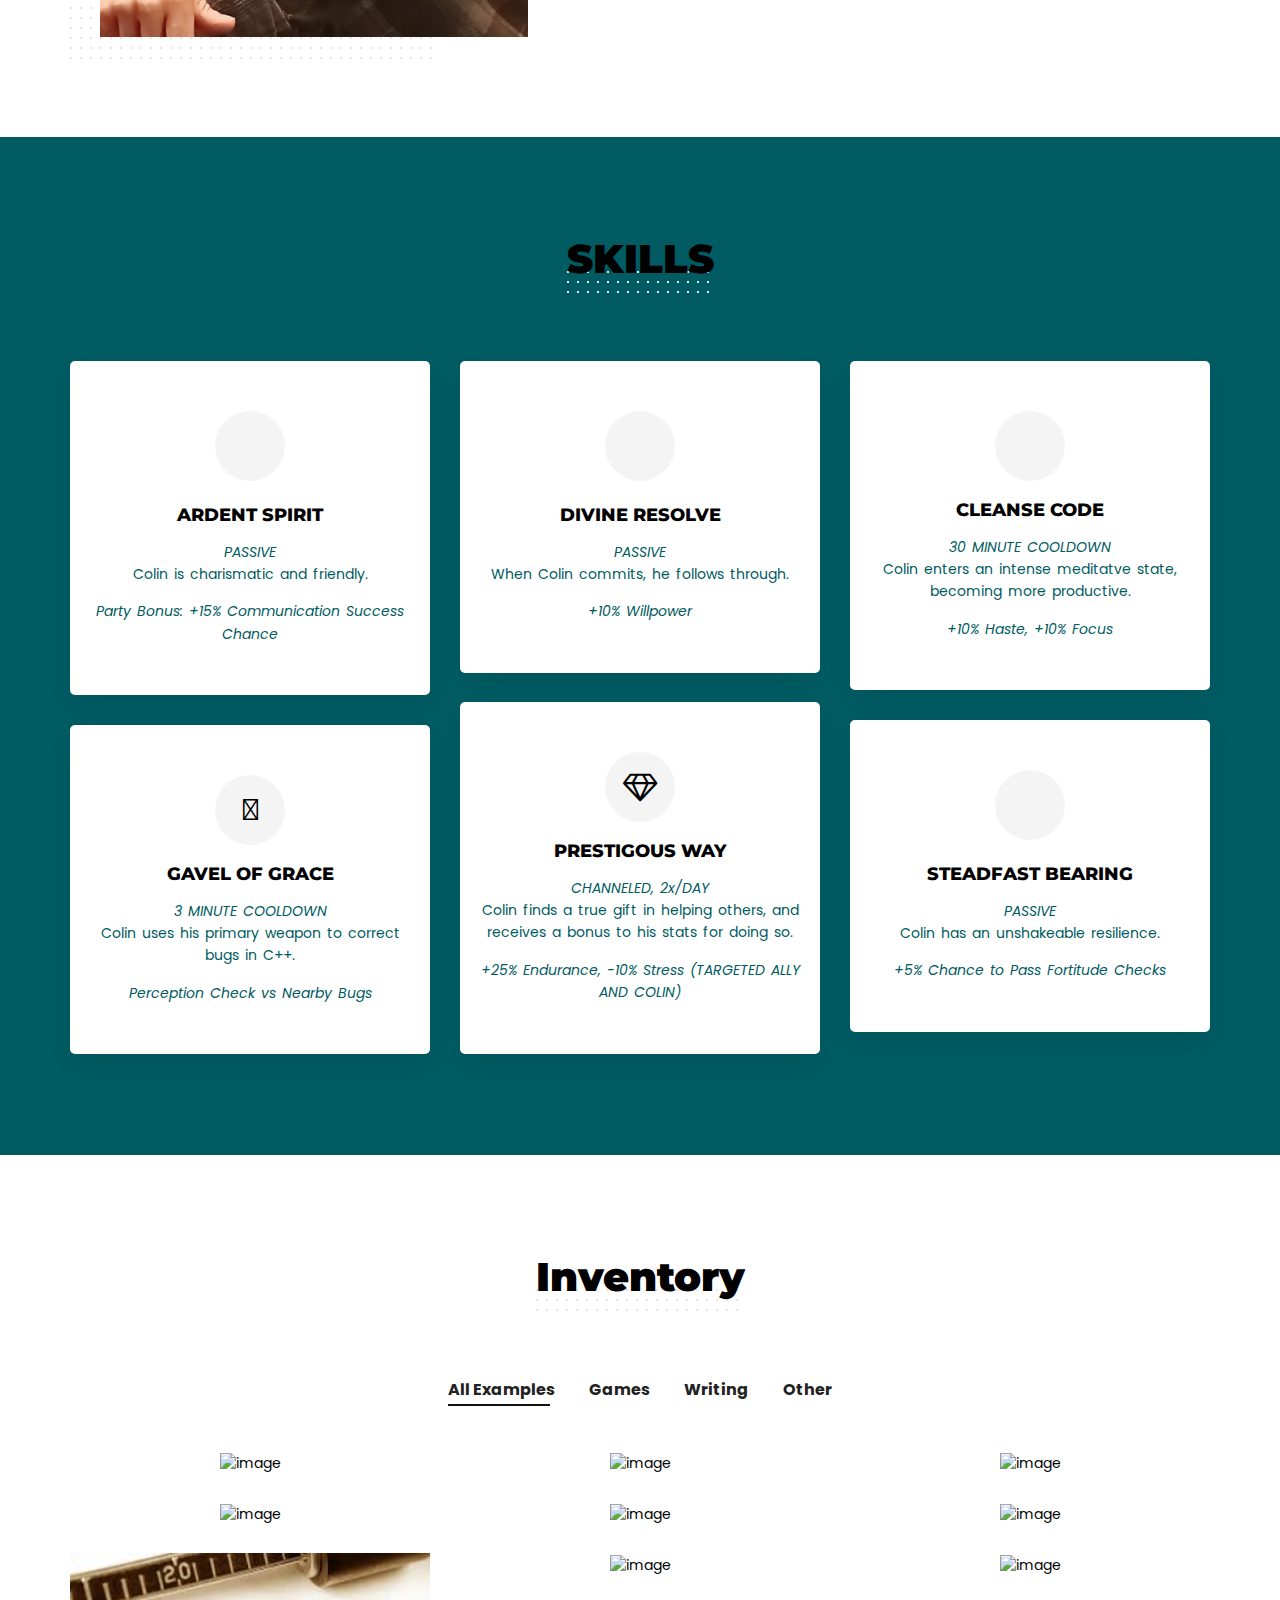
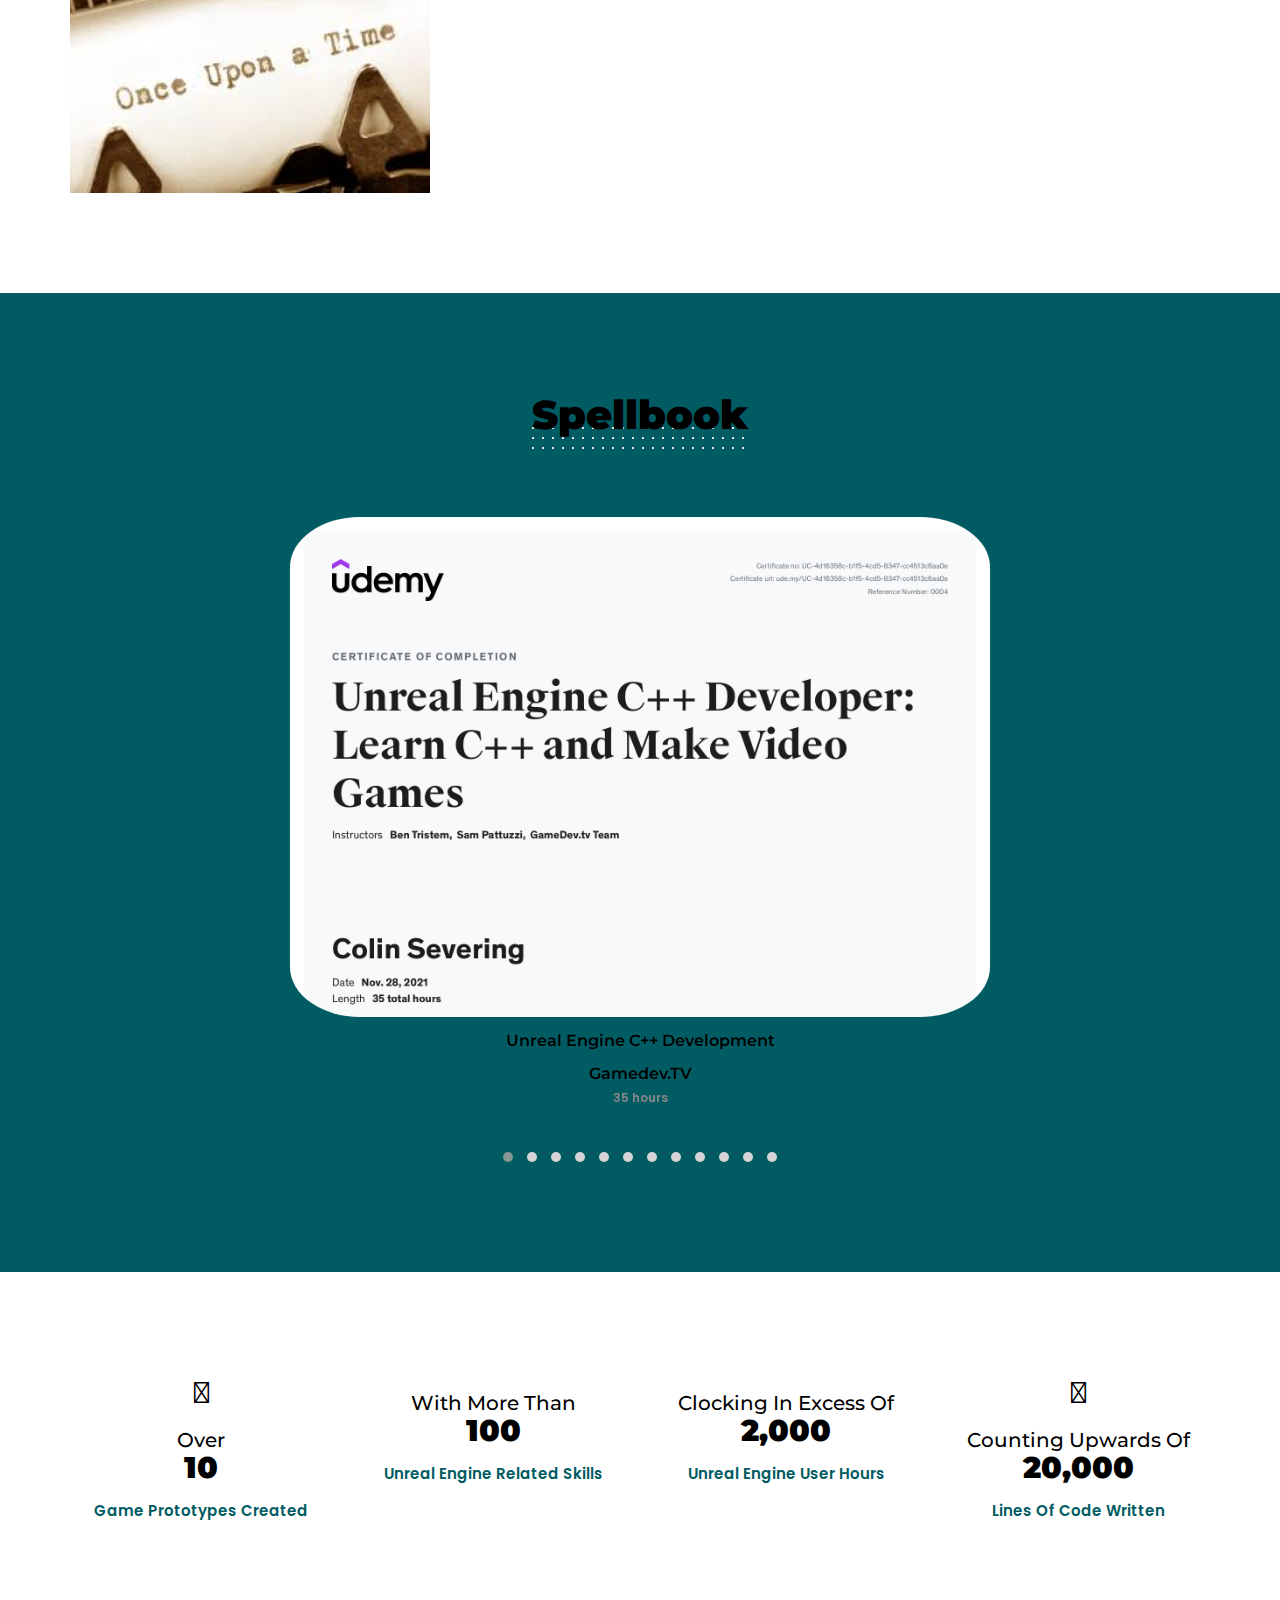
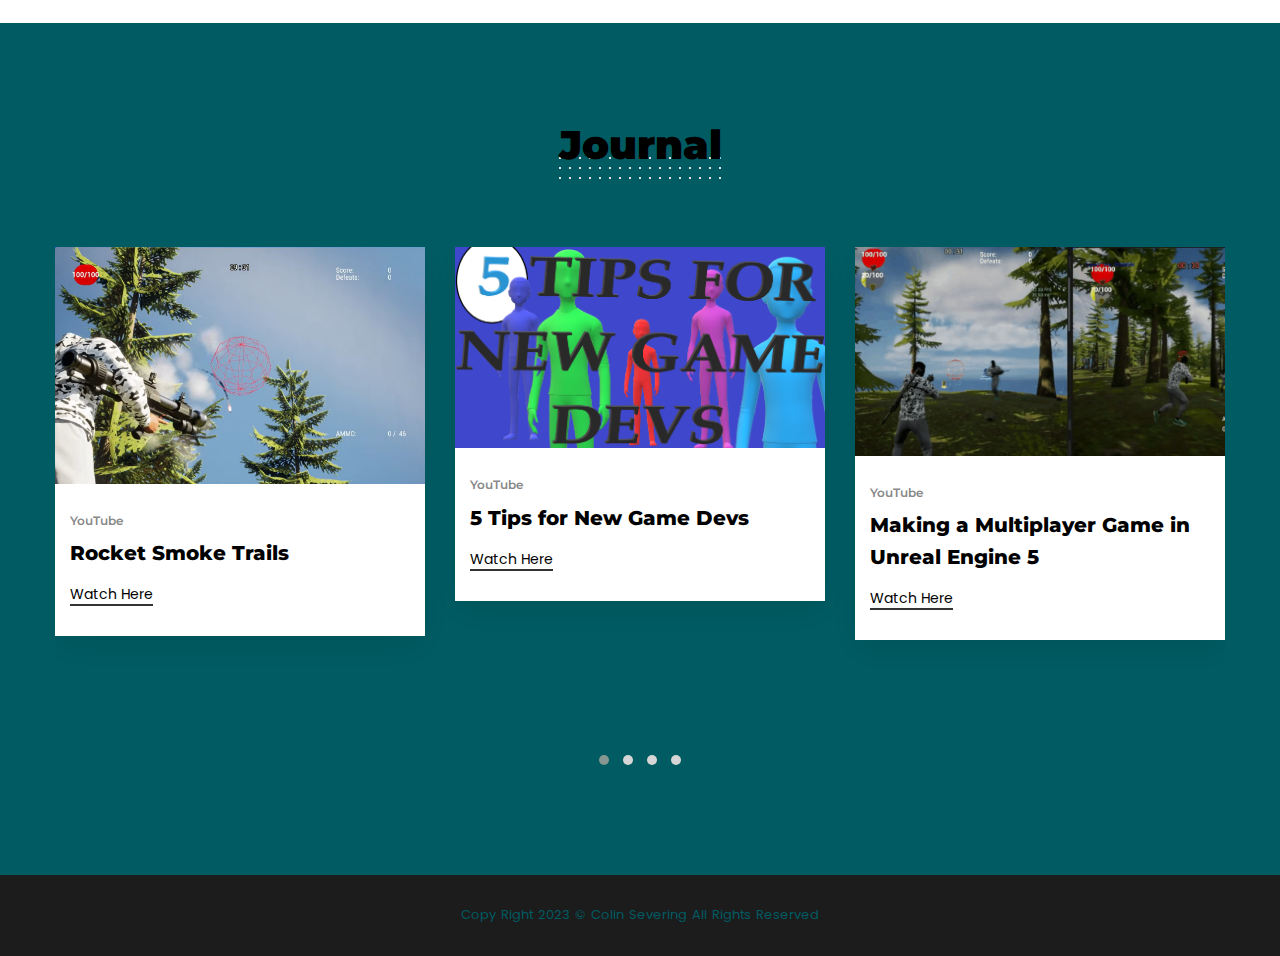
==== commit dc3572a2: "minor update" ====
--- a/index.html
+++ b/index.html
@@ -718,7 +718,7 @@
 						<div class="item">
 							<span class="icon"><i class="fa-solid fa-meteor" aria-hidden="true"></i></span>
 							<h5>Clocking In Excess Of</h5>
-							<h3 class="counter">1,000</h3>
+							<h3 class="counter">2,000</h3>
 							<p>Unreal Engine User Hours</p>
 						</div>
 					</div>
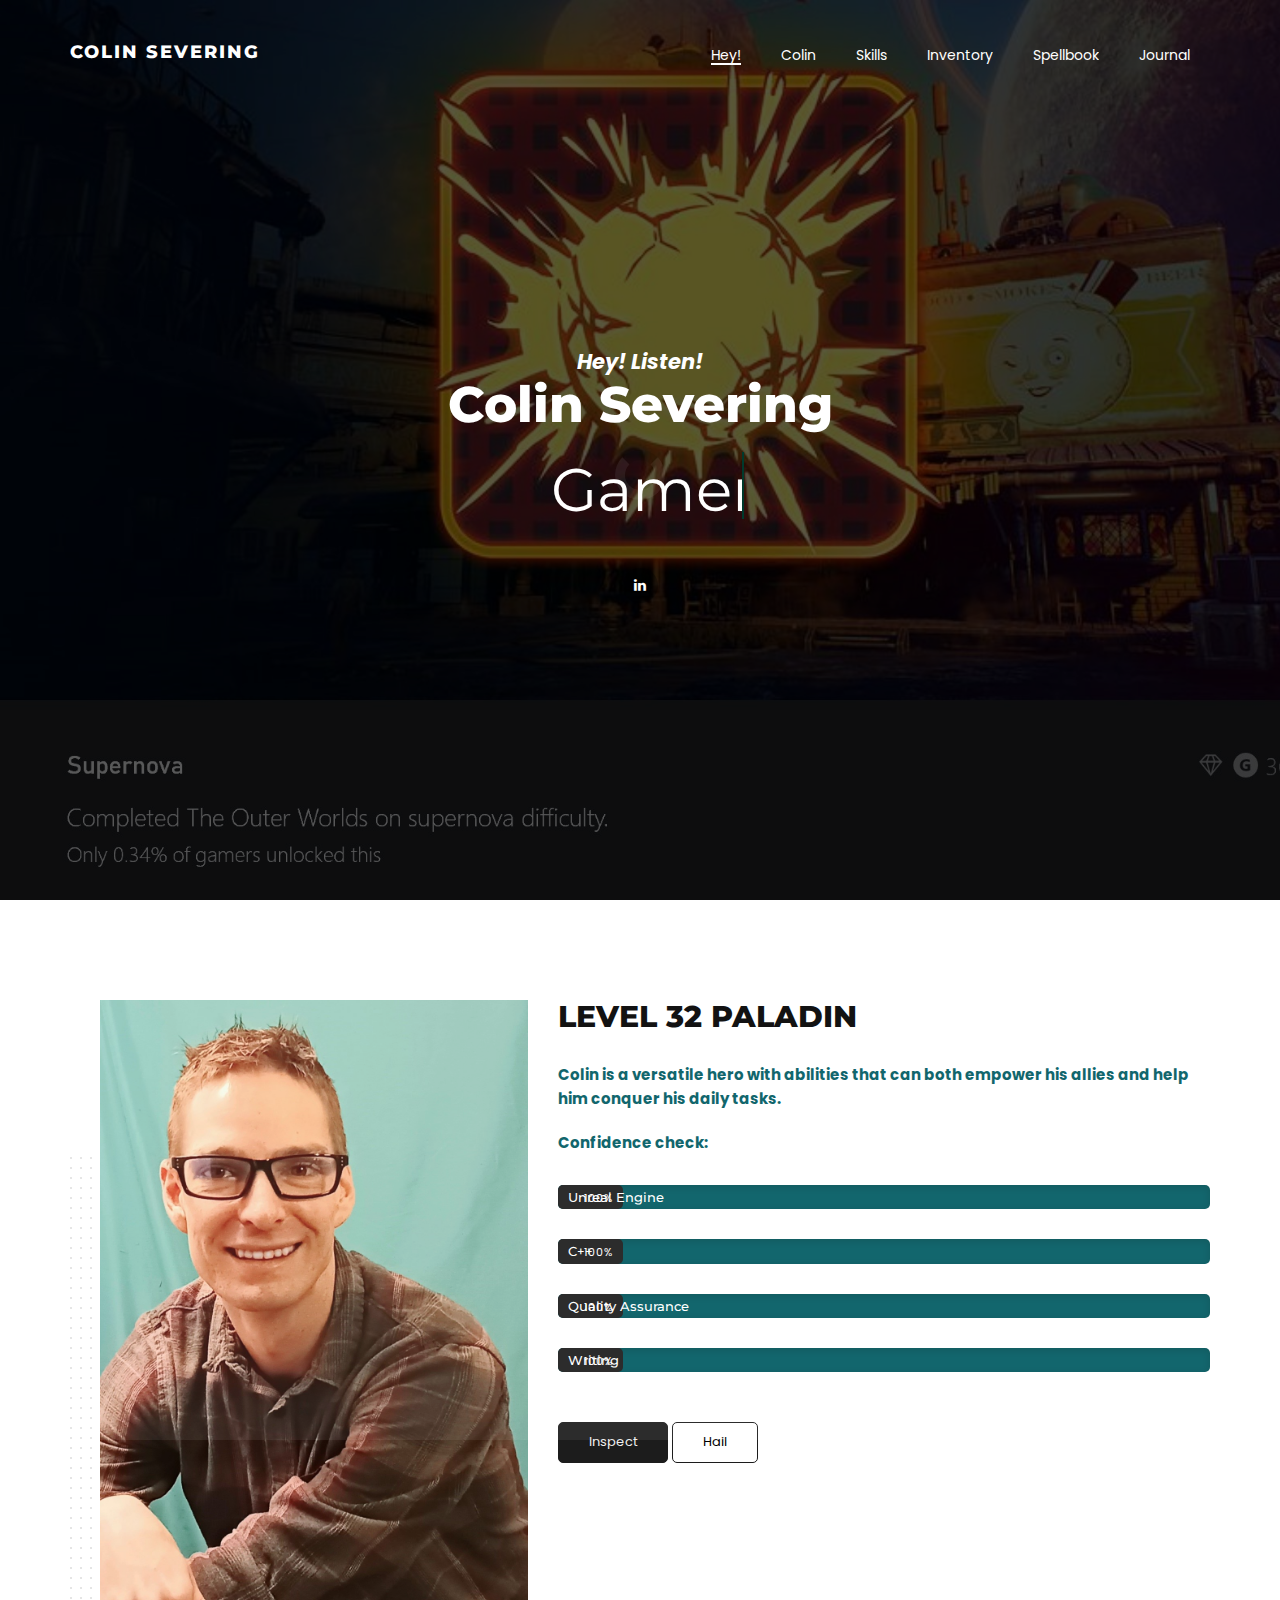
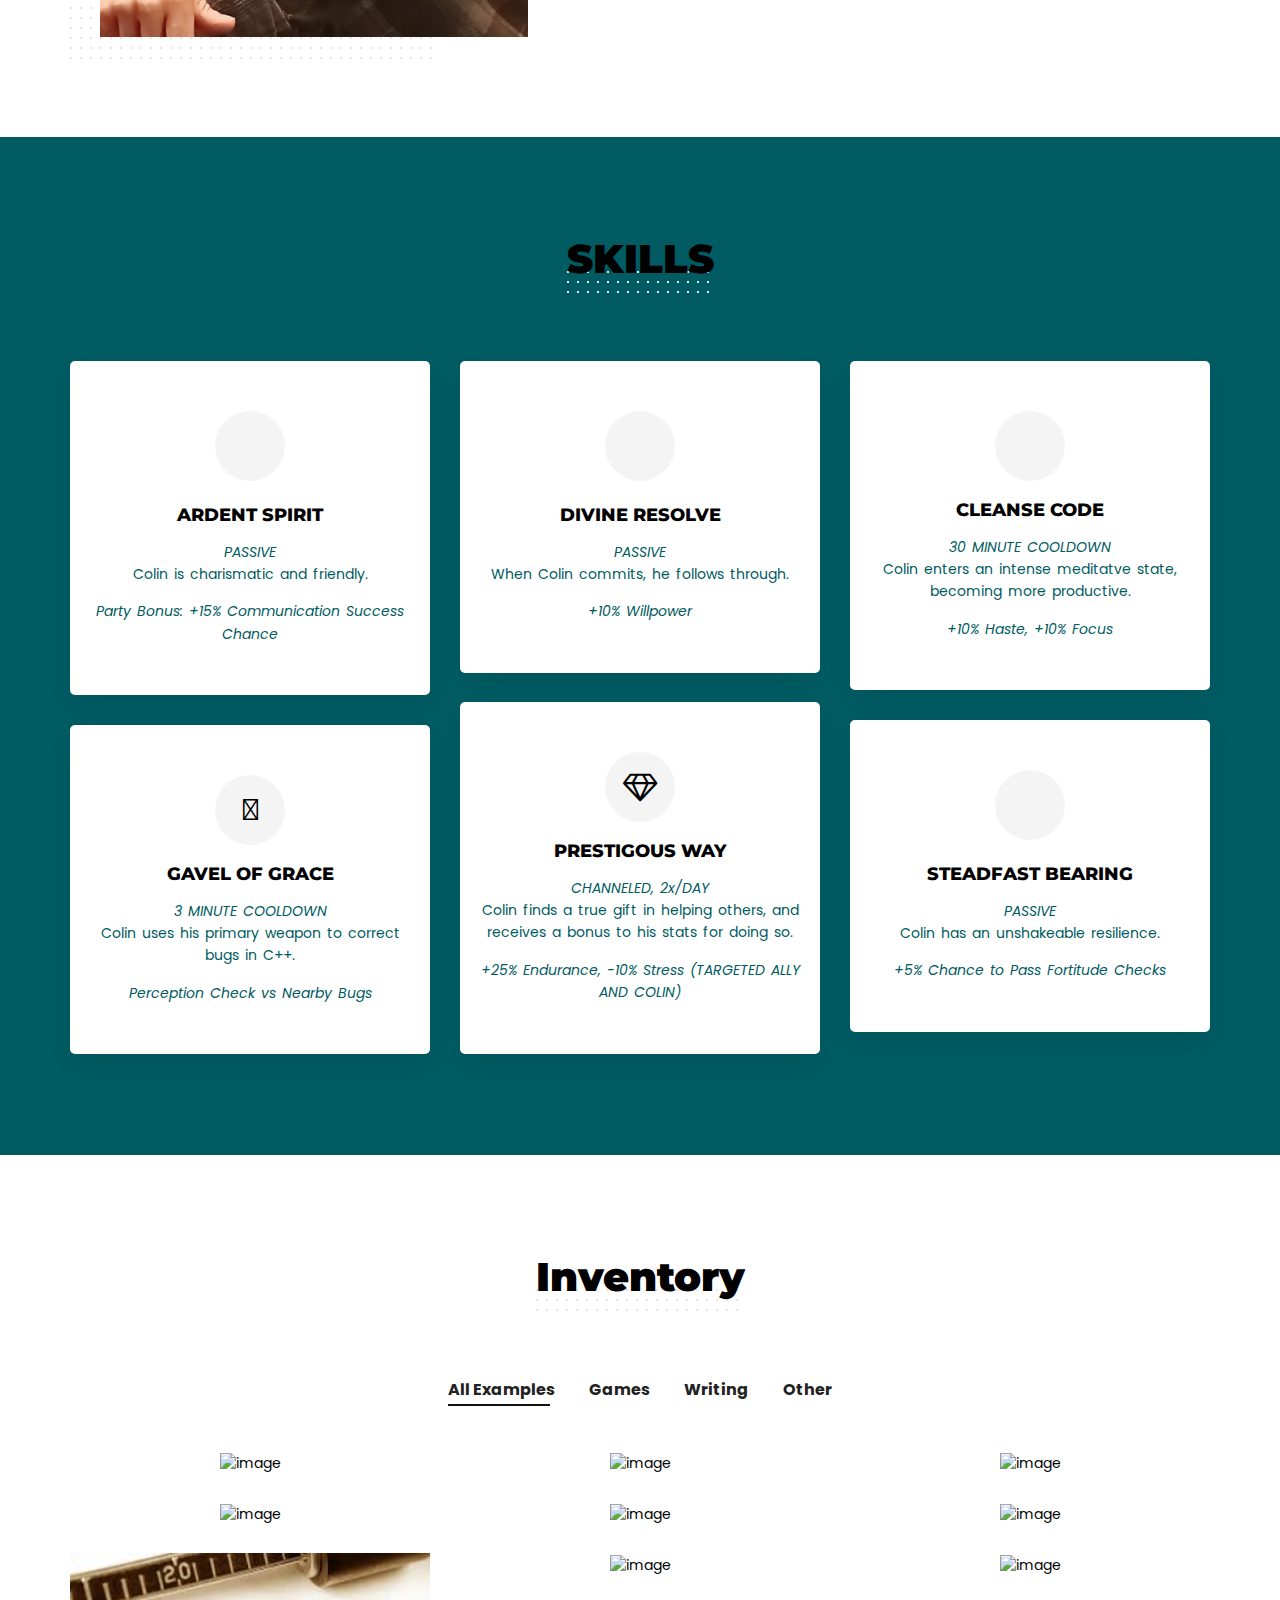
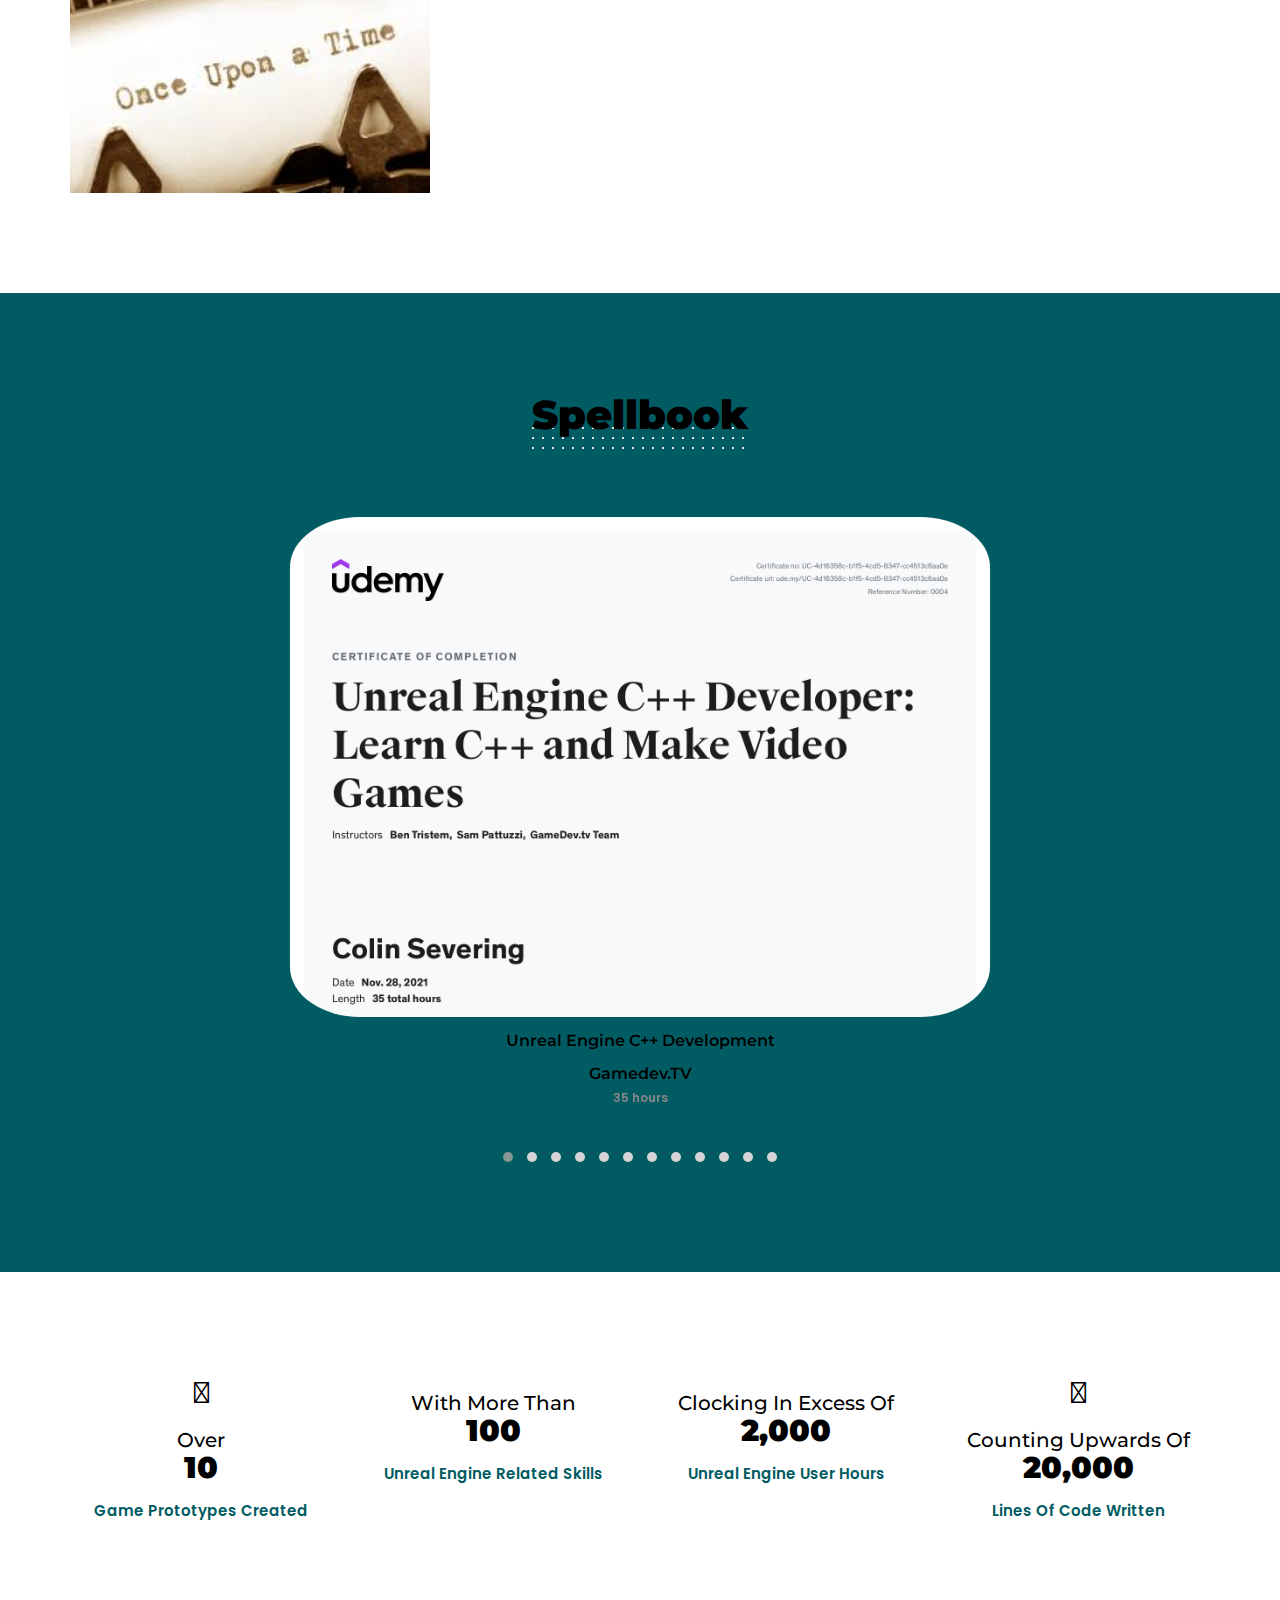
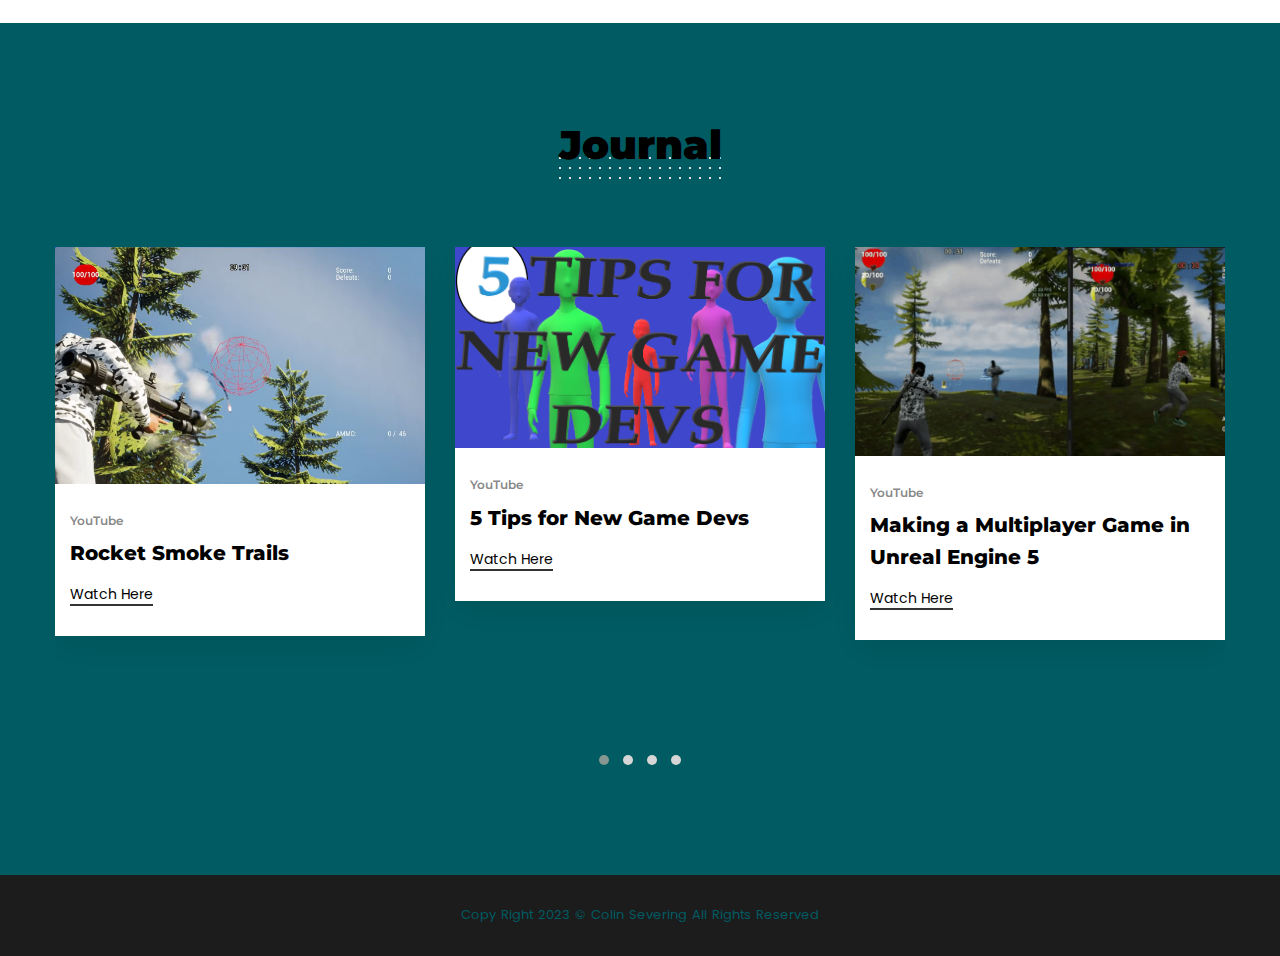
==== commit 9fc0f667: "updated resume and index" ====
--- a/index.html
+++ b/index.html
@@ -175,28 +175,28 @@
 								<div class="item">
 									<div class="skills-progress">
 										<h6>Unreal Engine</h6>
-										<span data-value="85%"></span>
+										<span data-value="100%"></span>
 									</div>
 								</div>
 
 								<div class="item">
 									<div class="skills-progress">
 										<h6>C++</h6>
-										<span data-value="75%"></span>
+										<span data-value="100%"></span>
 									</div>
 								</div>
 
 								<div class="item">
 									<div class="skills-progress">
 										<h6>Quality Assurance</h6>
-										<span data-value="85%"></span>
+										<span data-value="100%"></span>
 									</div>
 								</div>
 
 								<div class="item">
 									<div class="skills-progress">
 										<h6>Writing</h6>
-										<span data-value="95%"></span>
+										<span data-value="100%"></span>
 									</div>
 								</div>
 						
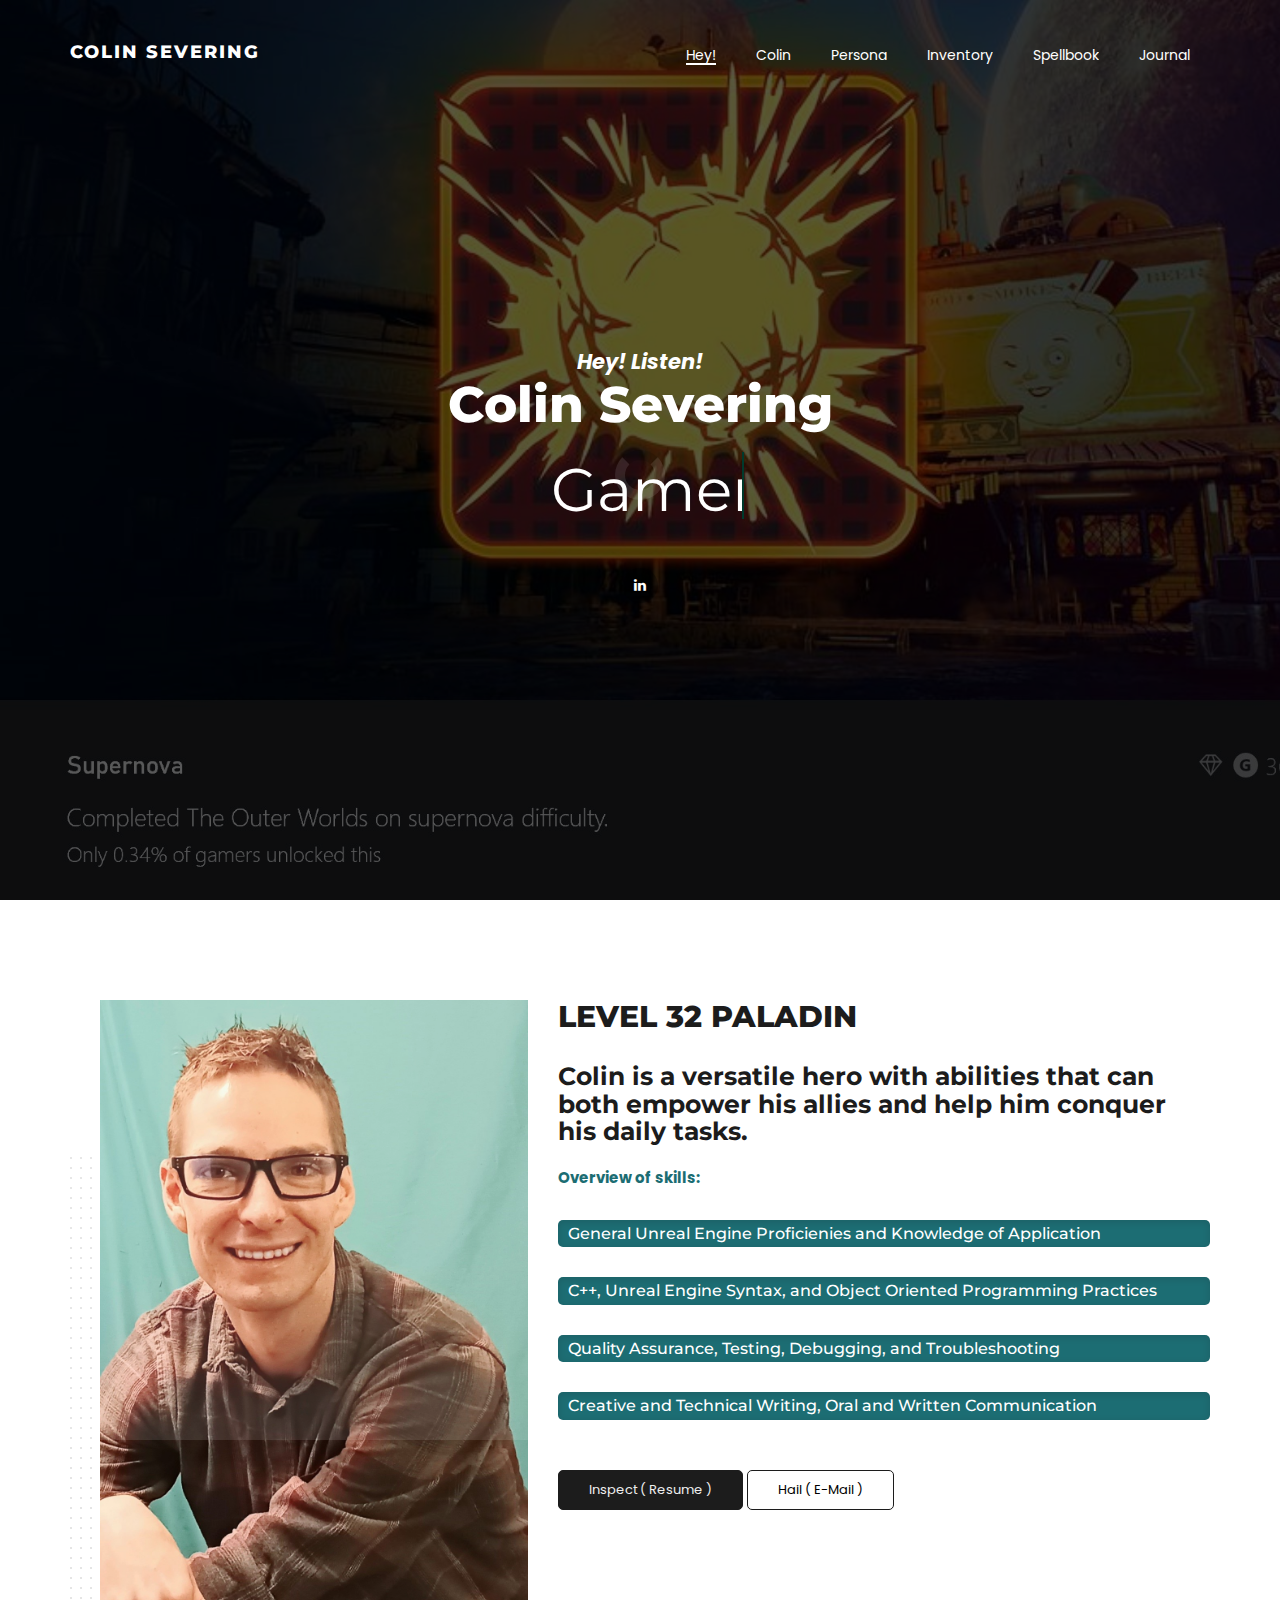
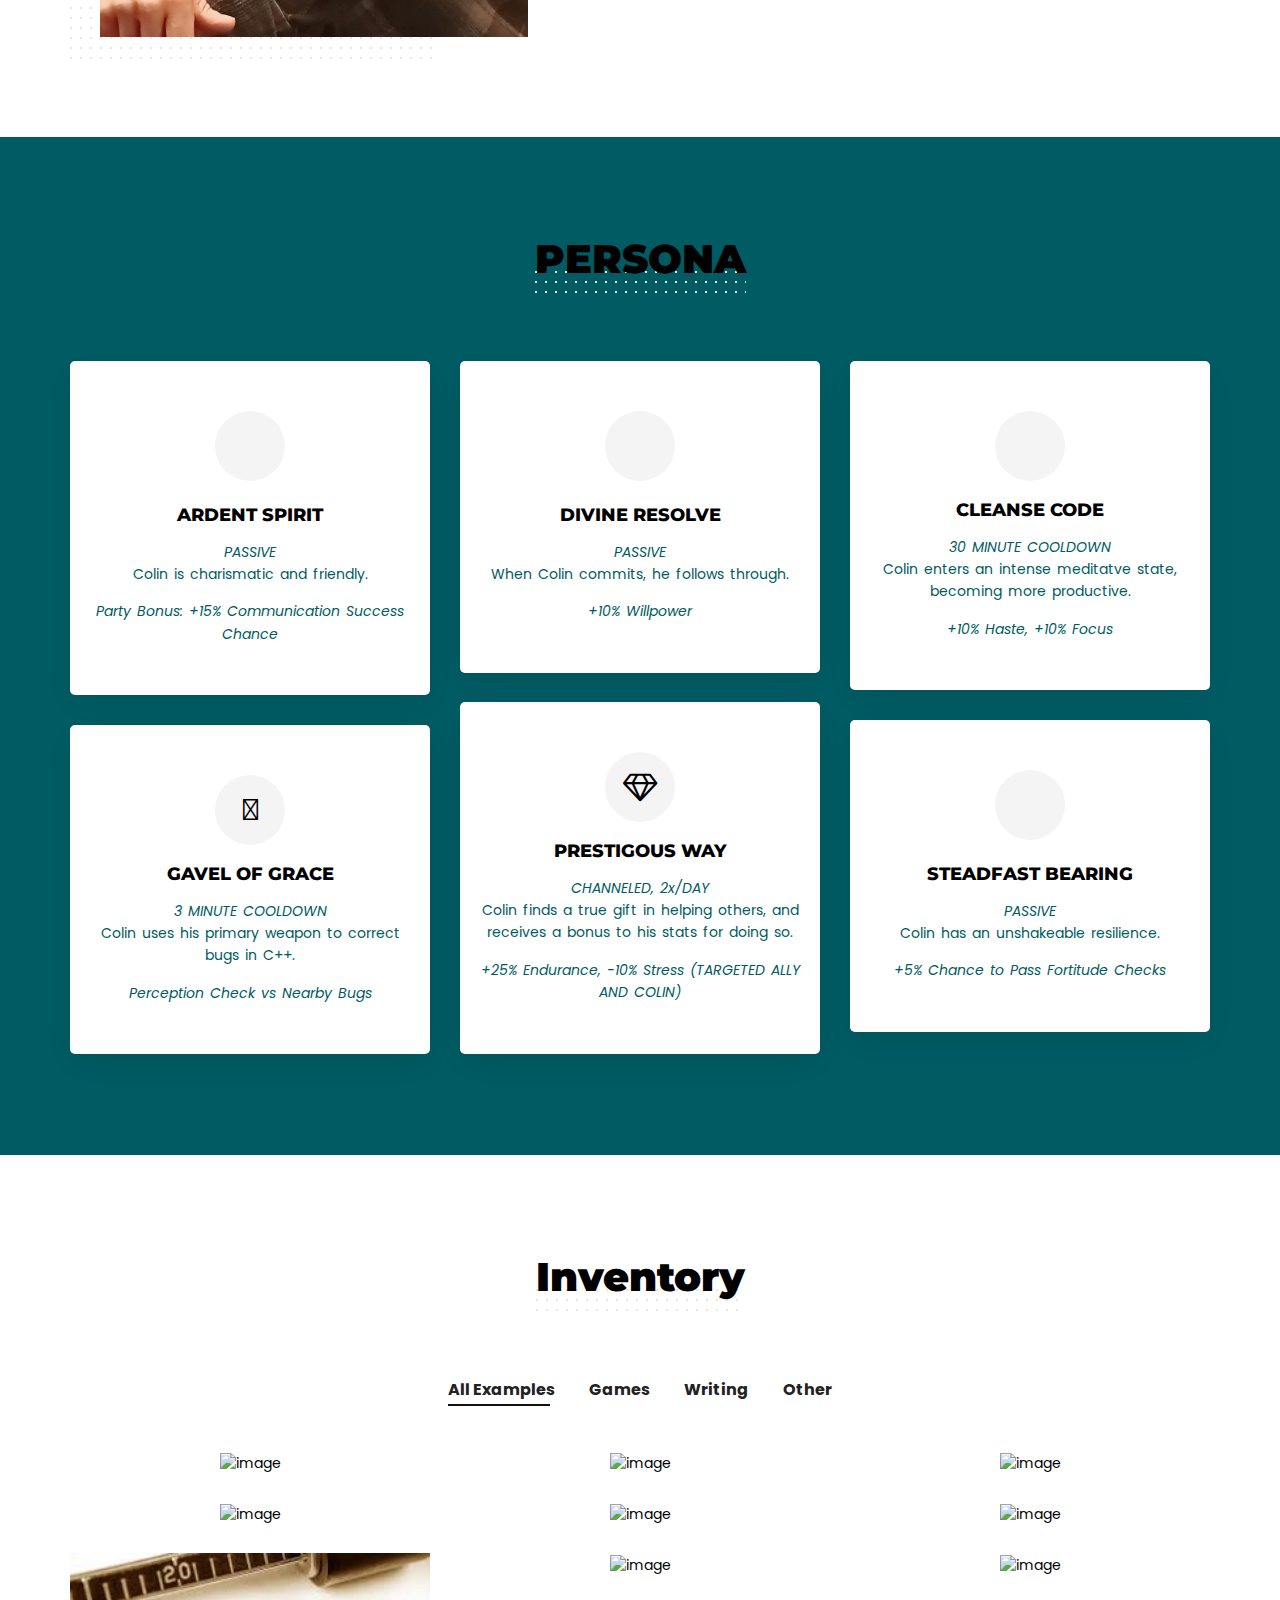
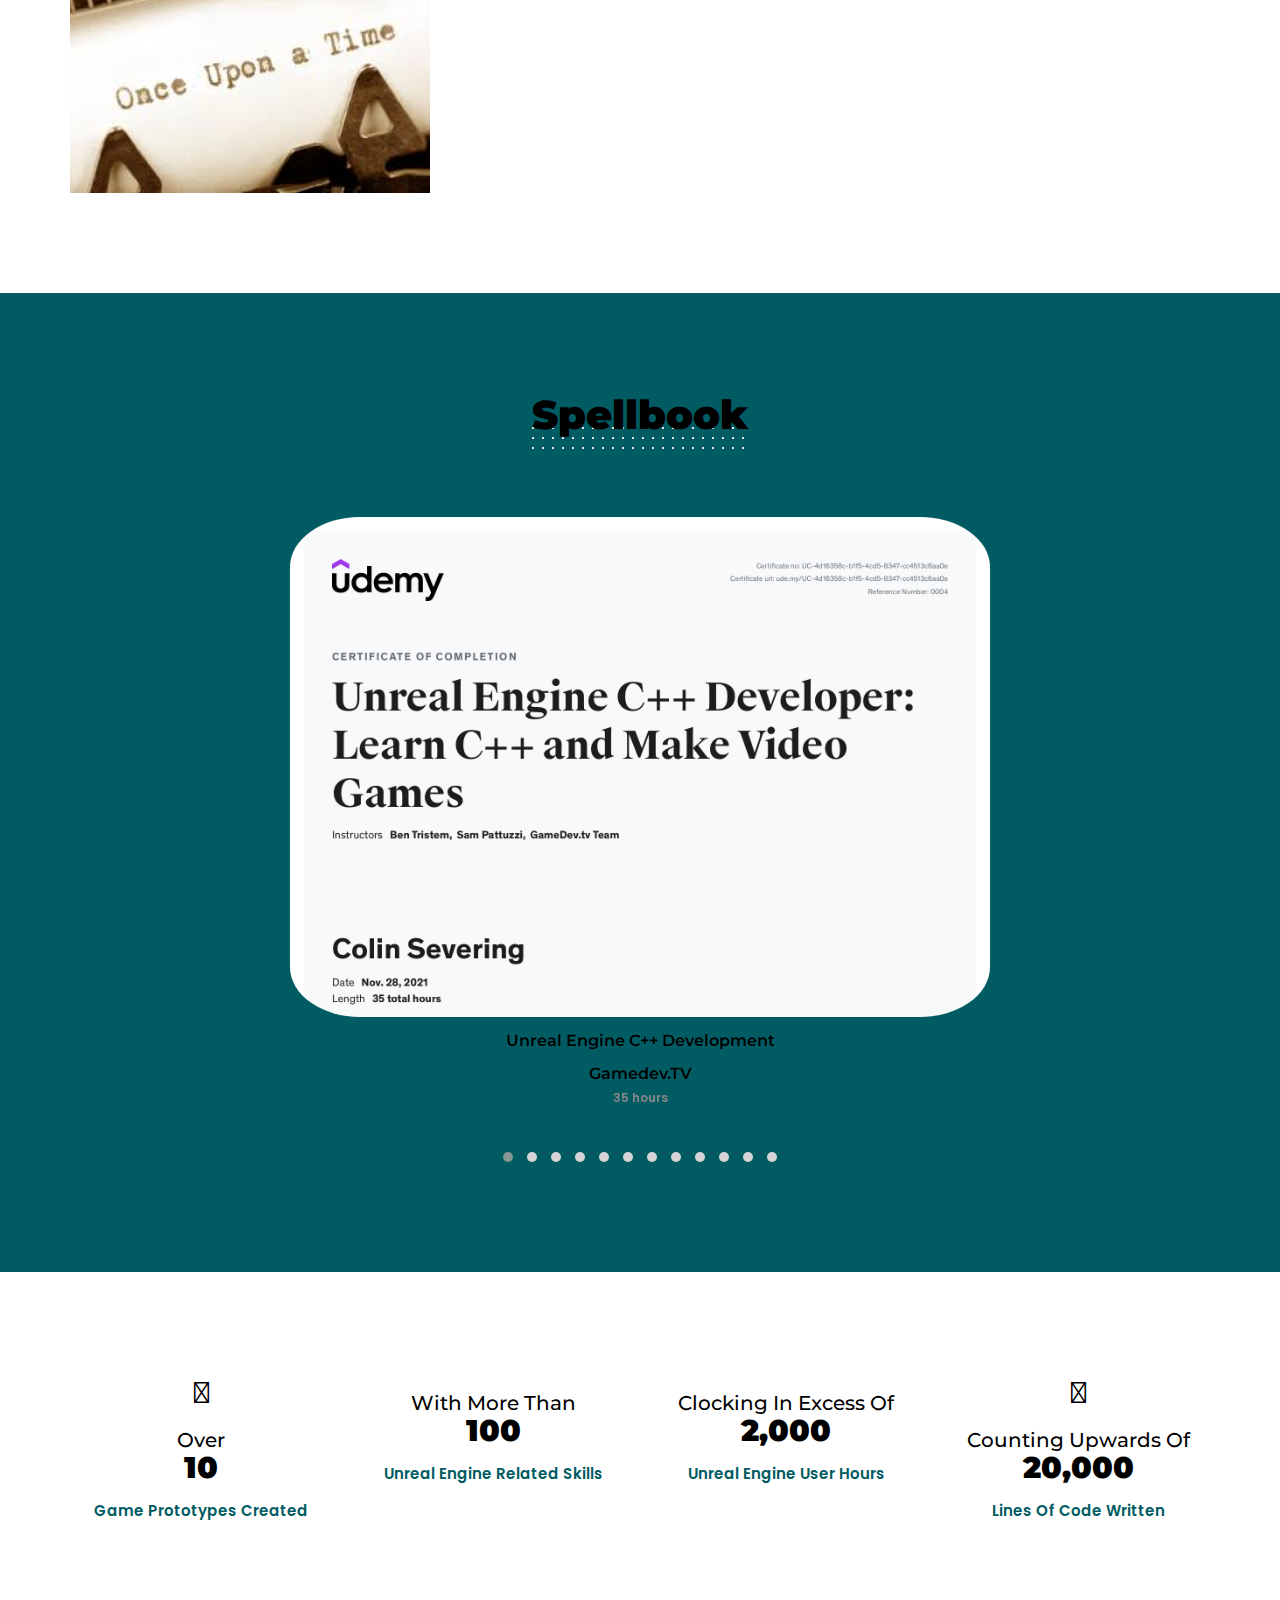
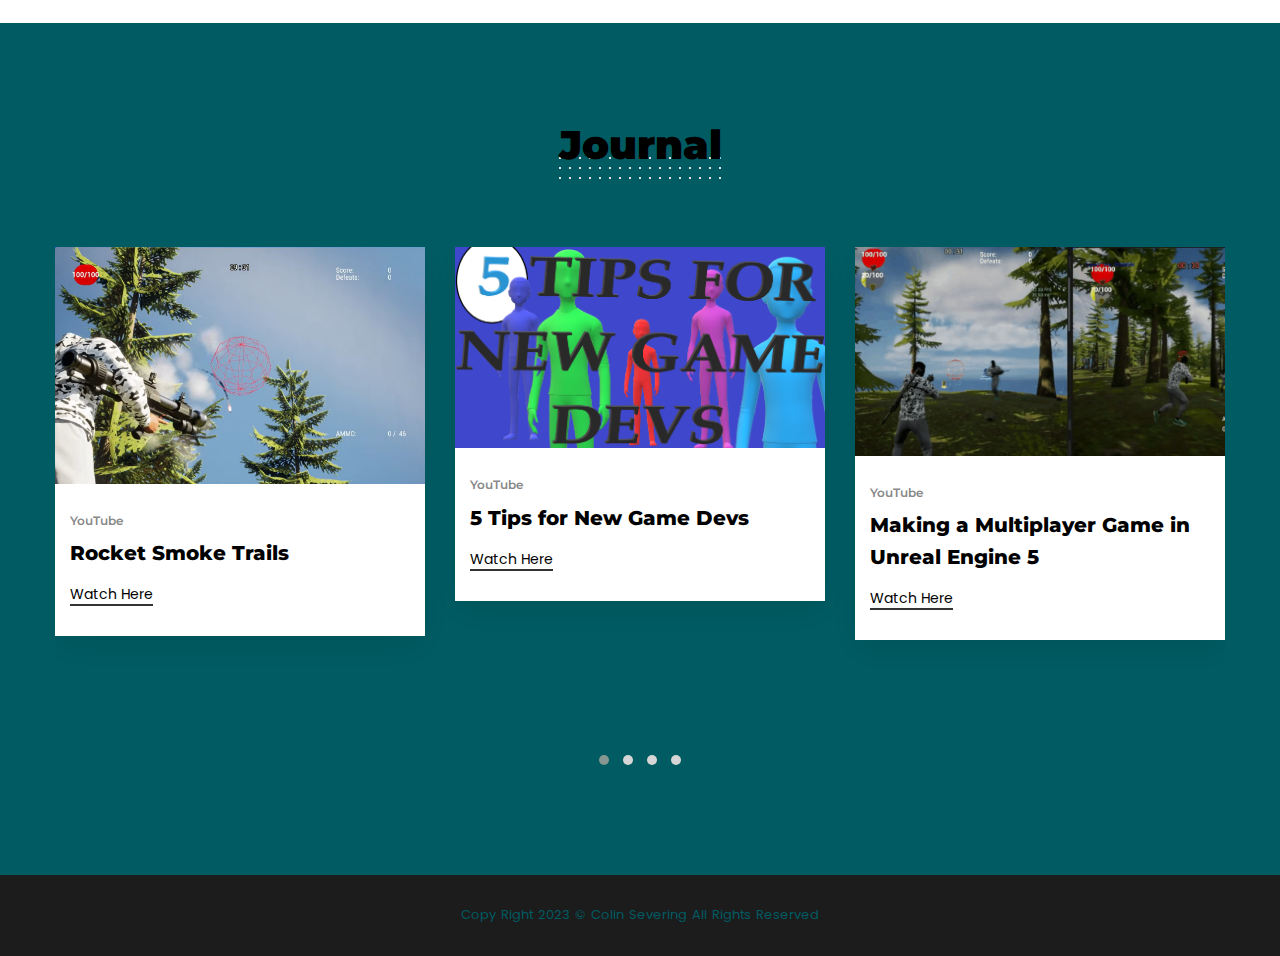
==== commit 7bbcd0a2: "quick edit" ====
--- a/index.html
+++ b/index.html
@@ -84,7 +84,7 @@
 		      <ul class="nav navbar-nav navbar-right">
 		        <li><a href="#" data-scroll-nav="0" class="active">Hey!</a></li>
 		        <li><a href="#" data-scroll-nav="1">Colin</a></li>
-		        <li><a href="#" data-scroll-nav="2">Skills</a></li>
+		        <li><a href="#" data-scroll-nav="2">Persona</a></li>
 		        <li><a href="#" data-scroll-nav="3">Inventory</a></li>
 		        <li><a href="#" data-scroll-nav="4">Spellbook</a></li>
 		        <li><a href="#" data-scroll-nav="5">Journal</a></li>
@@ -117,6 +117,7 @@
 								  <b>Coder</b>
 					              <b>Developer</b>
 								  <b>Writer</b>
+								  <b>Creator</b>
 								  <b></b>
 								  
 					            </span>
@@ -166,37 +167,36 @@
 						<div class="content mb-30">
 							<h3>LEVEL 32 PALADIN</h3>
 							<span class="sub-title"></span>
-							<p> <b> Colin is a versatile hero with abilities that can both empower his allies and help him conquer his daily tasks. </b></p>
+							<p> <b> <h4> Colin is a versatile hero with abilities that can both empower his allies and help him conquer his daily tasks. </h4></b></p>
 							<br>
-							<p><b>Confidence check: </b></p>
+							<p><b>Overview of skills: </b></p>
 							
 							<!-- skills progress -->
 							<div class="skills">
 								<div class="item">
 									<div class="skills-progress">
-										<h6>Unreal Engine</h6>
-										<span data-value="100%"></span>
+										<h6>General Unreal Engine Proficienies and Knowledge of Application</h6>
 									</div>
 								</div>
 
 								<div class="item">
 									<div class="skills-progress">
-										<h6>C++</h6>
-										<span data-value="100%"></span>
+										<h6>C++, Unreal Engine Syntax, and Object Oriented Programming Practices</h6>
+
 									</div>
 								</div>
 
 								<div class="item">
 									<div class="skills-progress">
-										<h6>Quality Assurance</h6>
-										<span data-value="100%"></span>
+										<h6>Quality Assurance, Testing, Debugging, and Troubleshooting </h6>
+
 									</div>
 								</div>
 
 								<div class="item">
 									<div class="skills-progress">
-										<h6>Writing</h6>
-										<span data-value="100%"></span>
+										<h6>Creative and Technical Writing, Oral and Written Communication</h6>
+											<!-- <span data-value="100%"></span> -->
 									</div>
 								</div>
 						
@@ -204,10 +204,10 @@
 							<div class="clearfix"></div>
 
 							<a href="resume.pdf" target="_blank">
-								<span class="buton buton-bg">Inspect</span>
+								<span class="buton buton-bg">Inspect ( Resume )</span>
 							</a>
 							<a href="mailto:colin.severing@mobiedev.com" data-scroll-nav="6" target="_blank">
-								<span class="buton">Hail</span>
+								<span class="buton">Hail ( E-Mail )</span>
 							</a>
 
 						</div>
@@ -223,7 +223,7 @@
 
 				<!-- section heading -->
 				<div class="section-head">
-					<h3>SKILLS</h3>
+					<h3>PERSONA</h3>
 				</div>
 			
 				<div class="row">
--- a/css/style.css
+++ b/css/style.css
@@ -361,7 +361,7 @@
   margin-bottom: 30px;
 }
 .hero .skills h6 {
-  font-size: 13px;
+  font-size: 16px;
   color: #fff;
   position: relative;
   z-index: 2;
